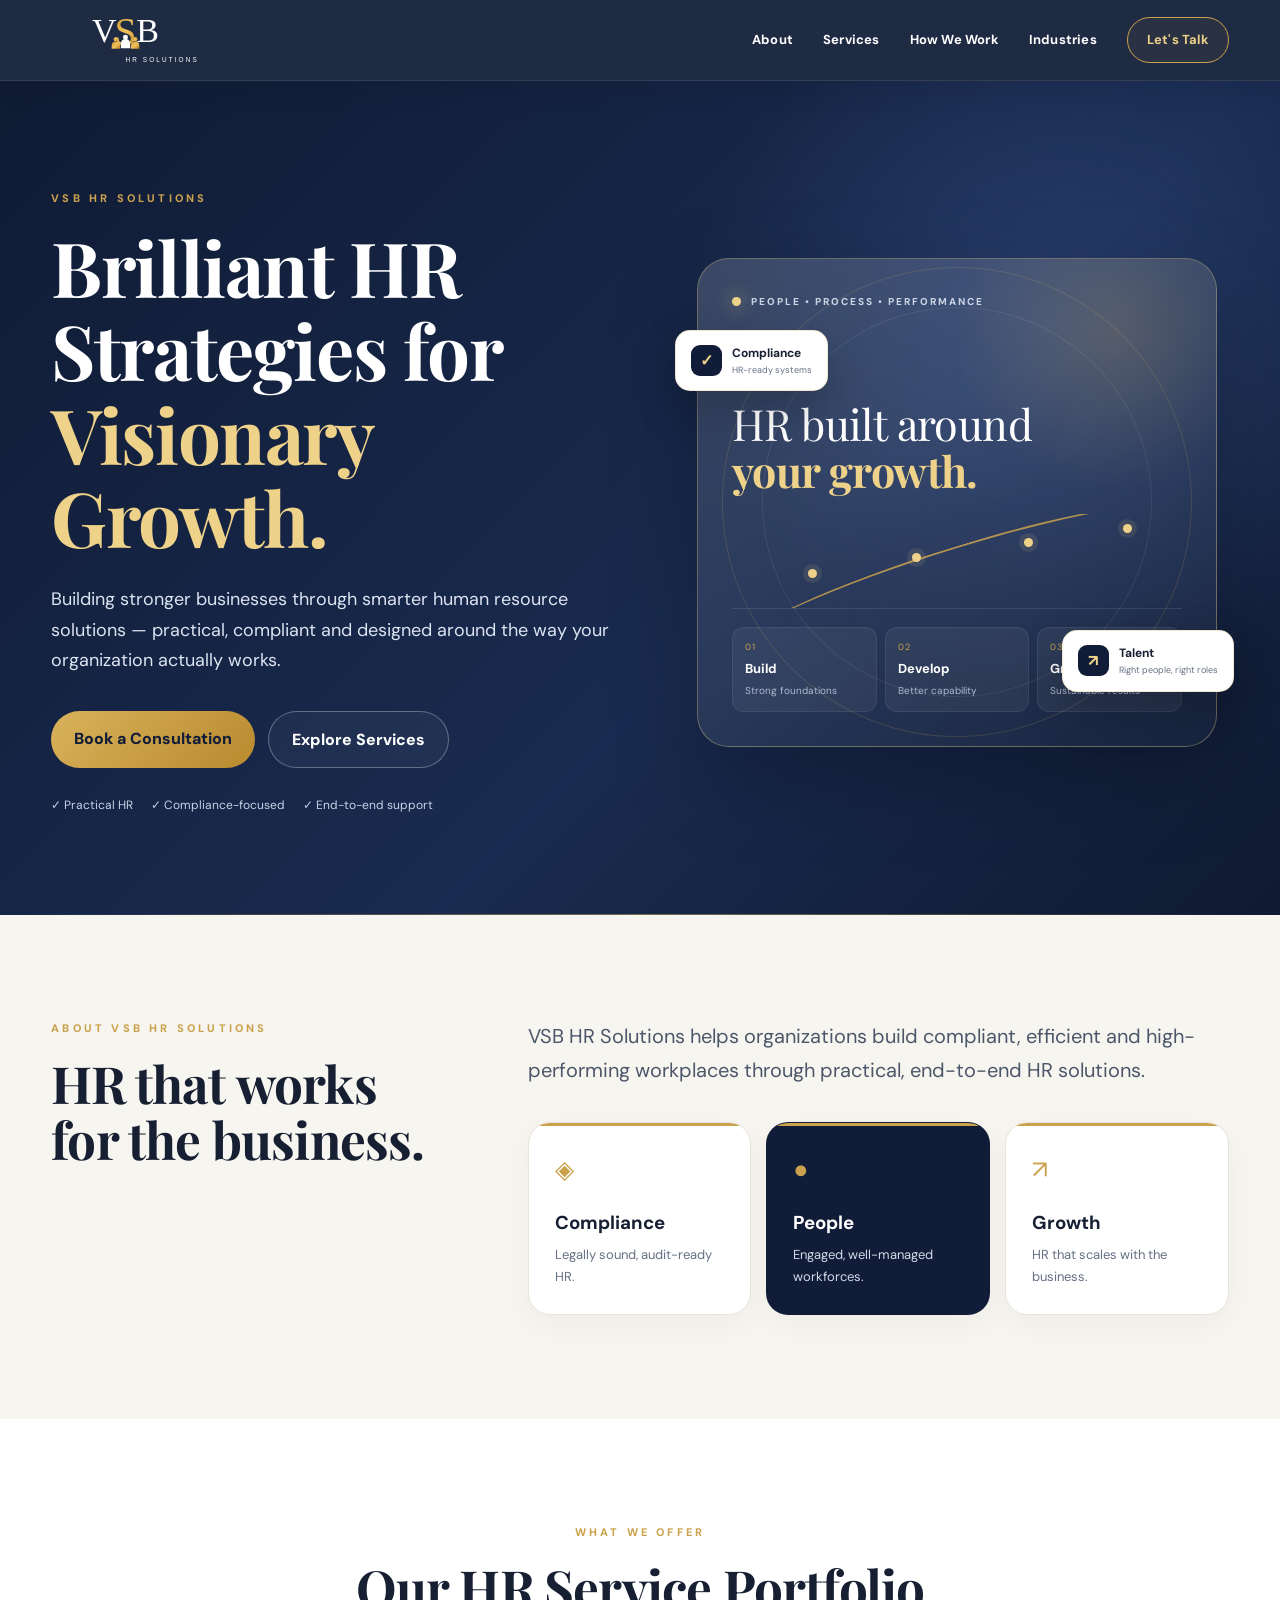
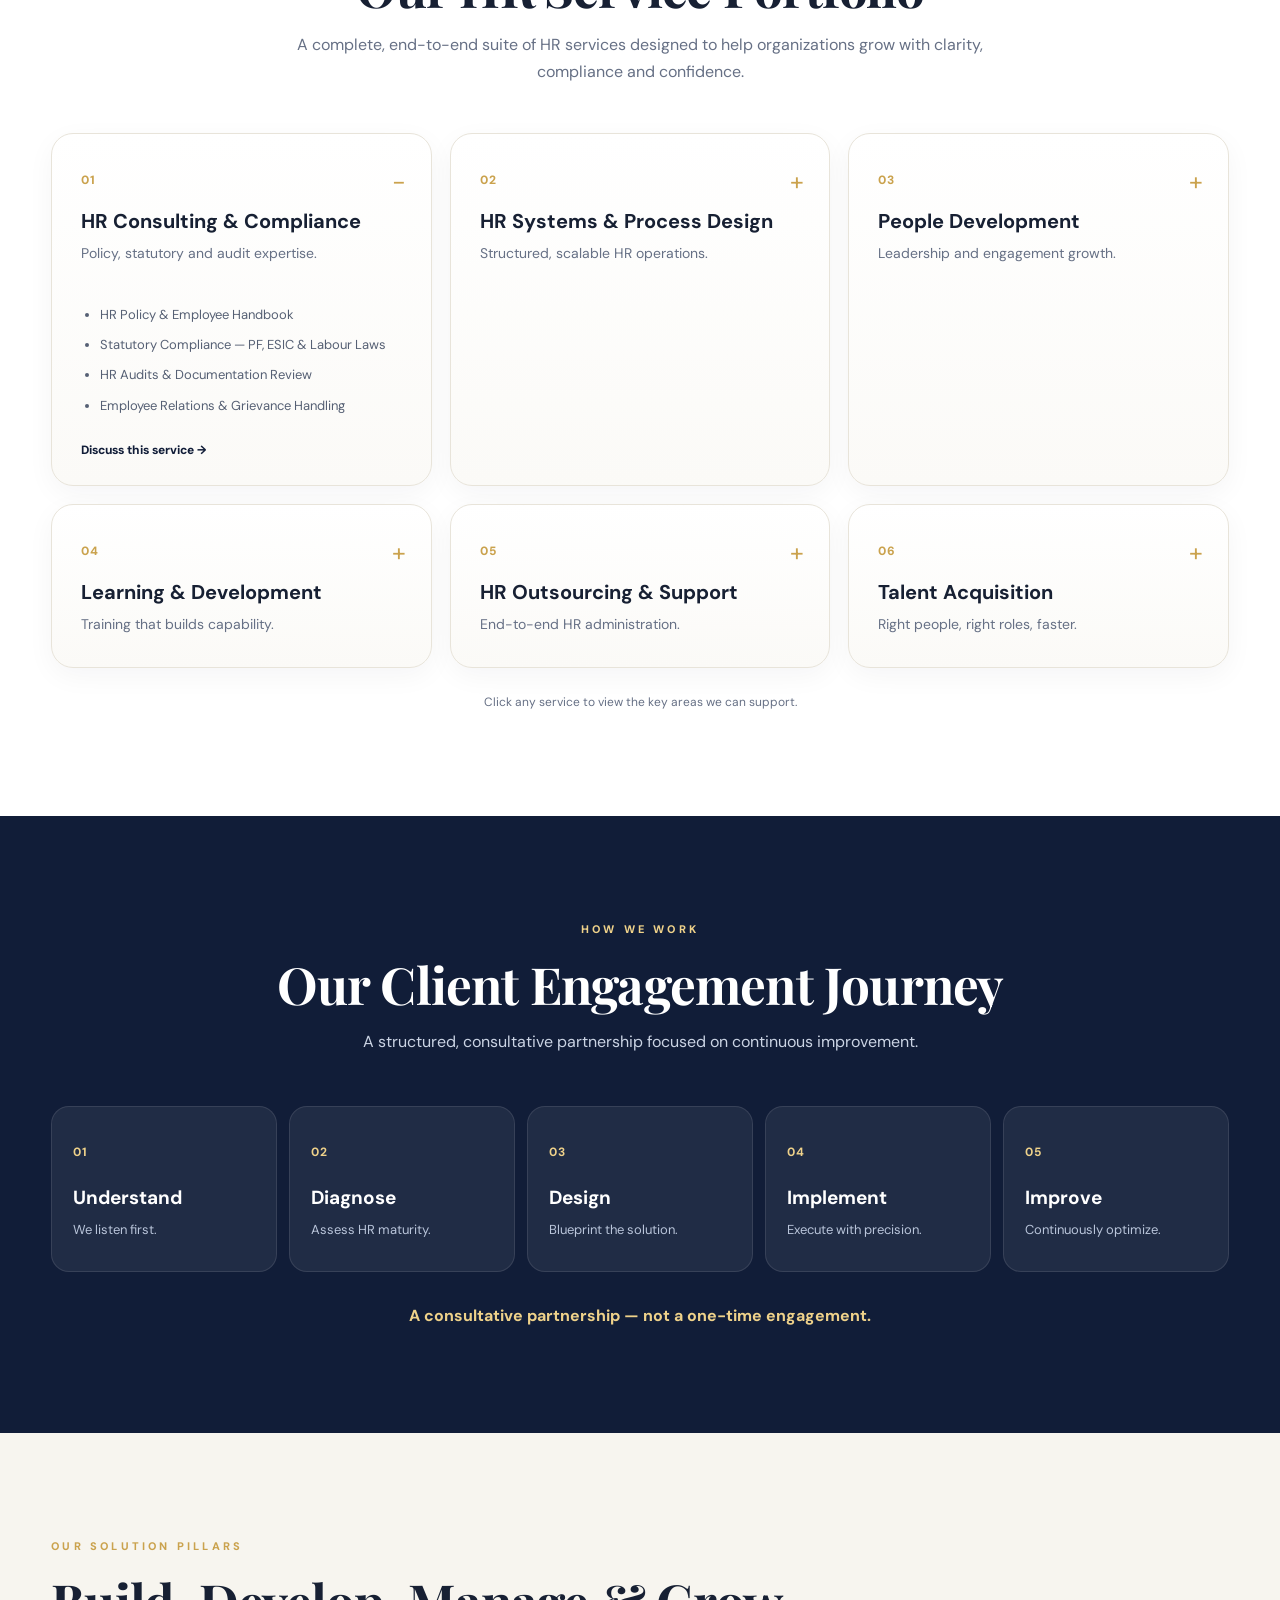
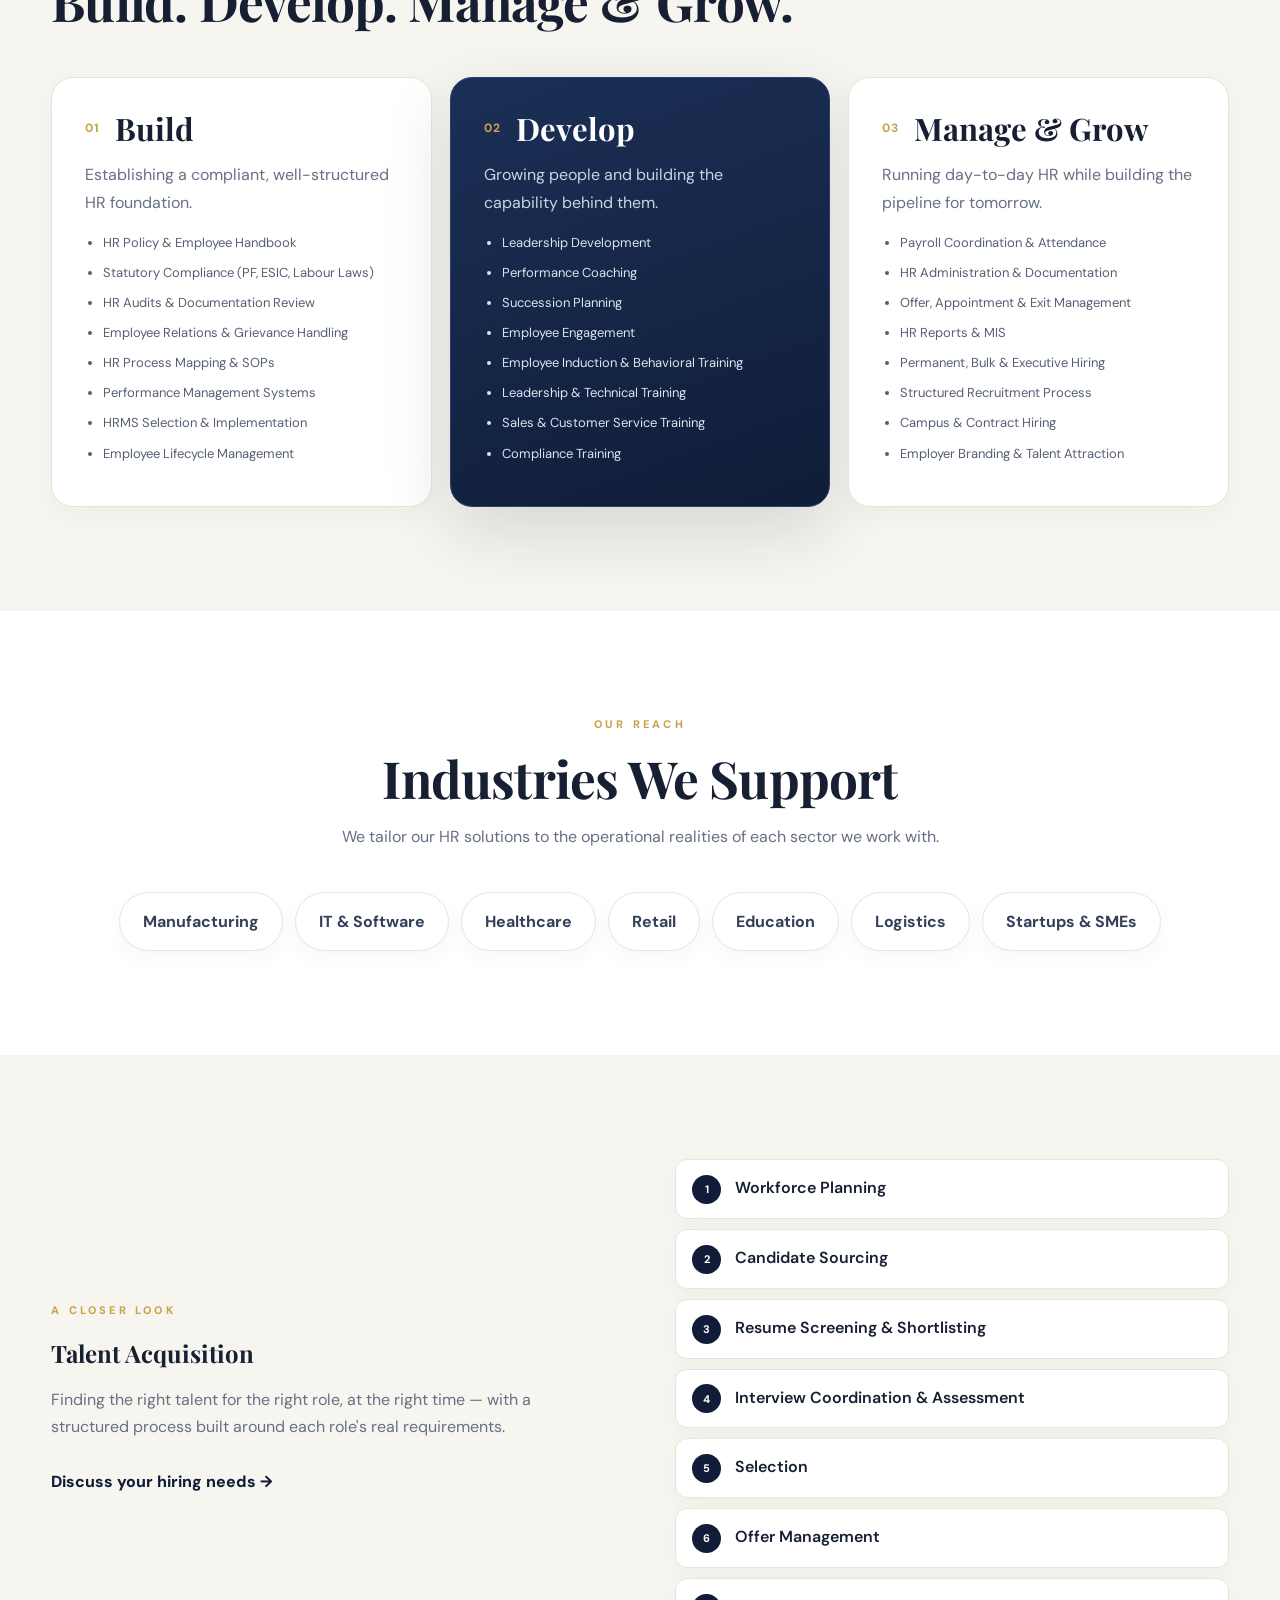
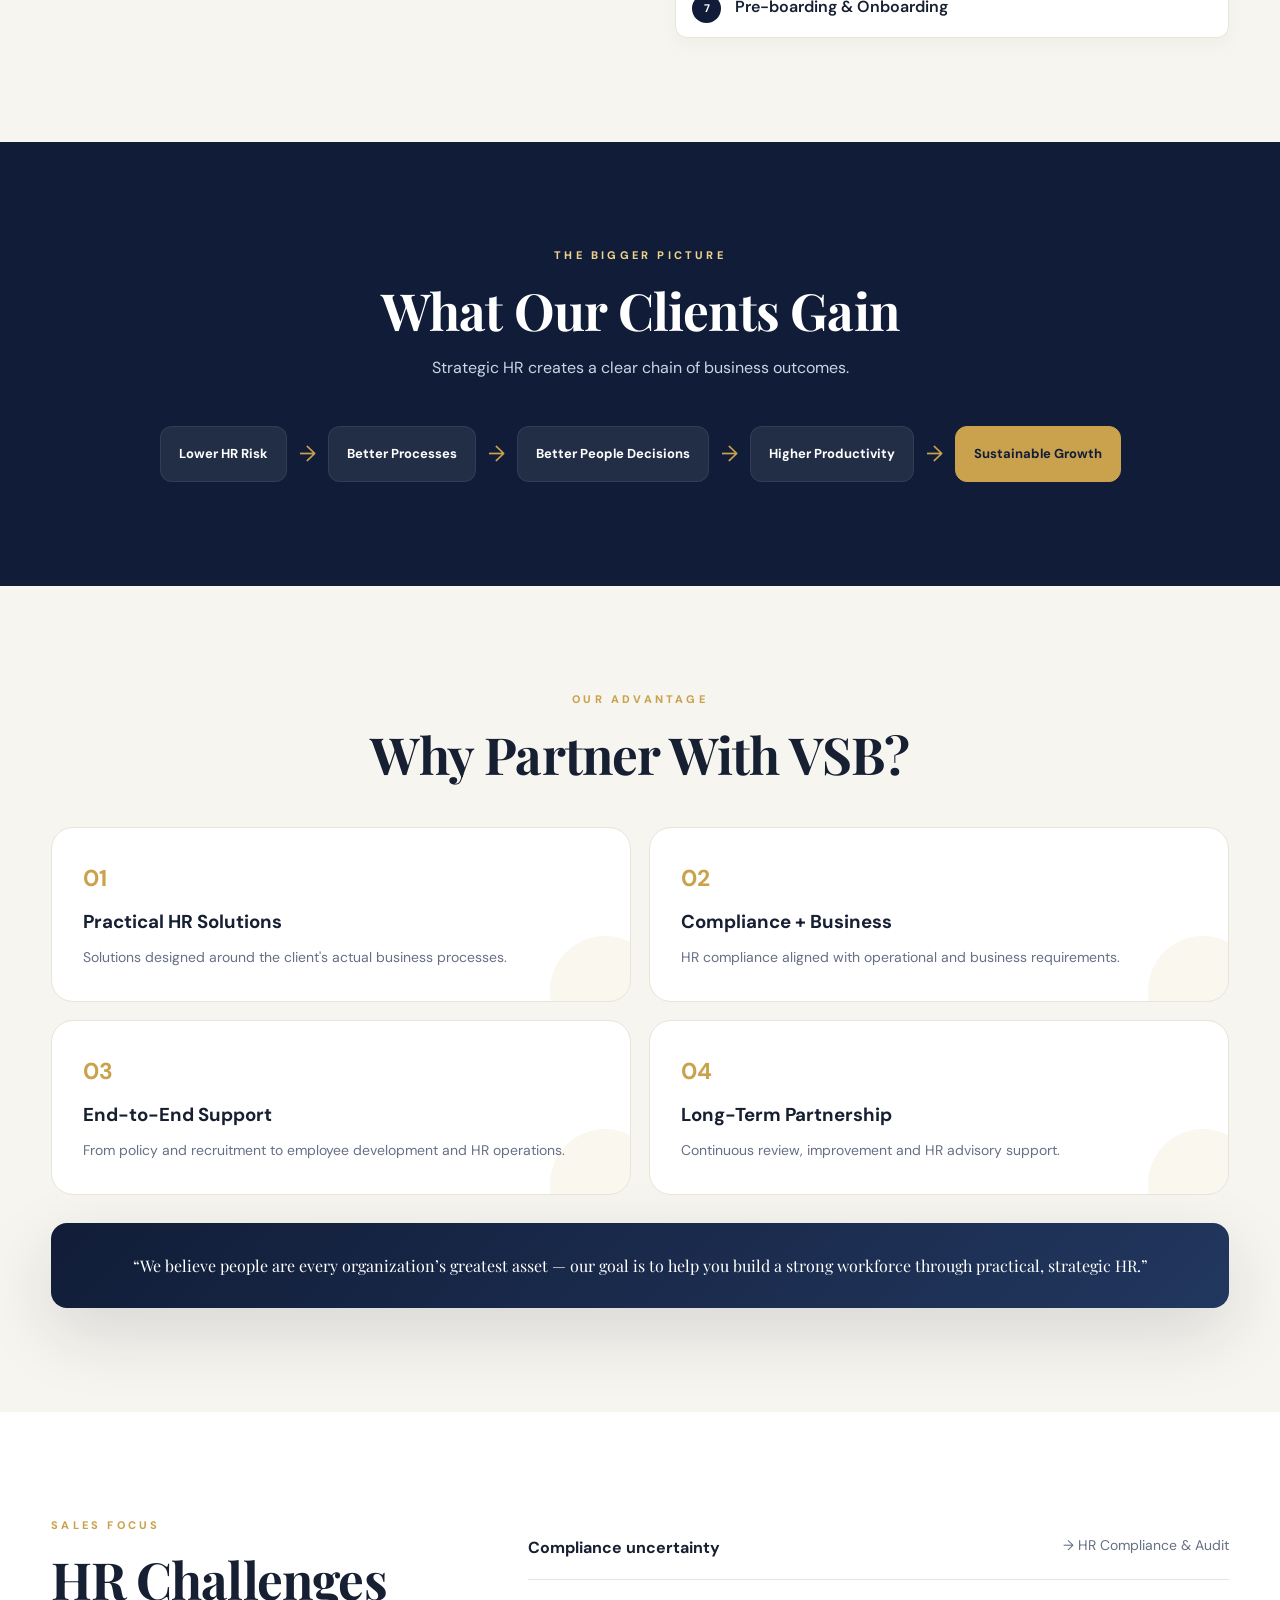
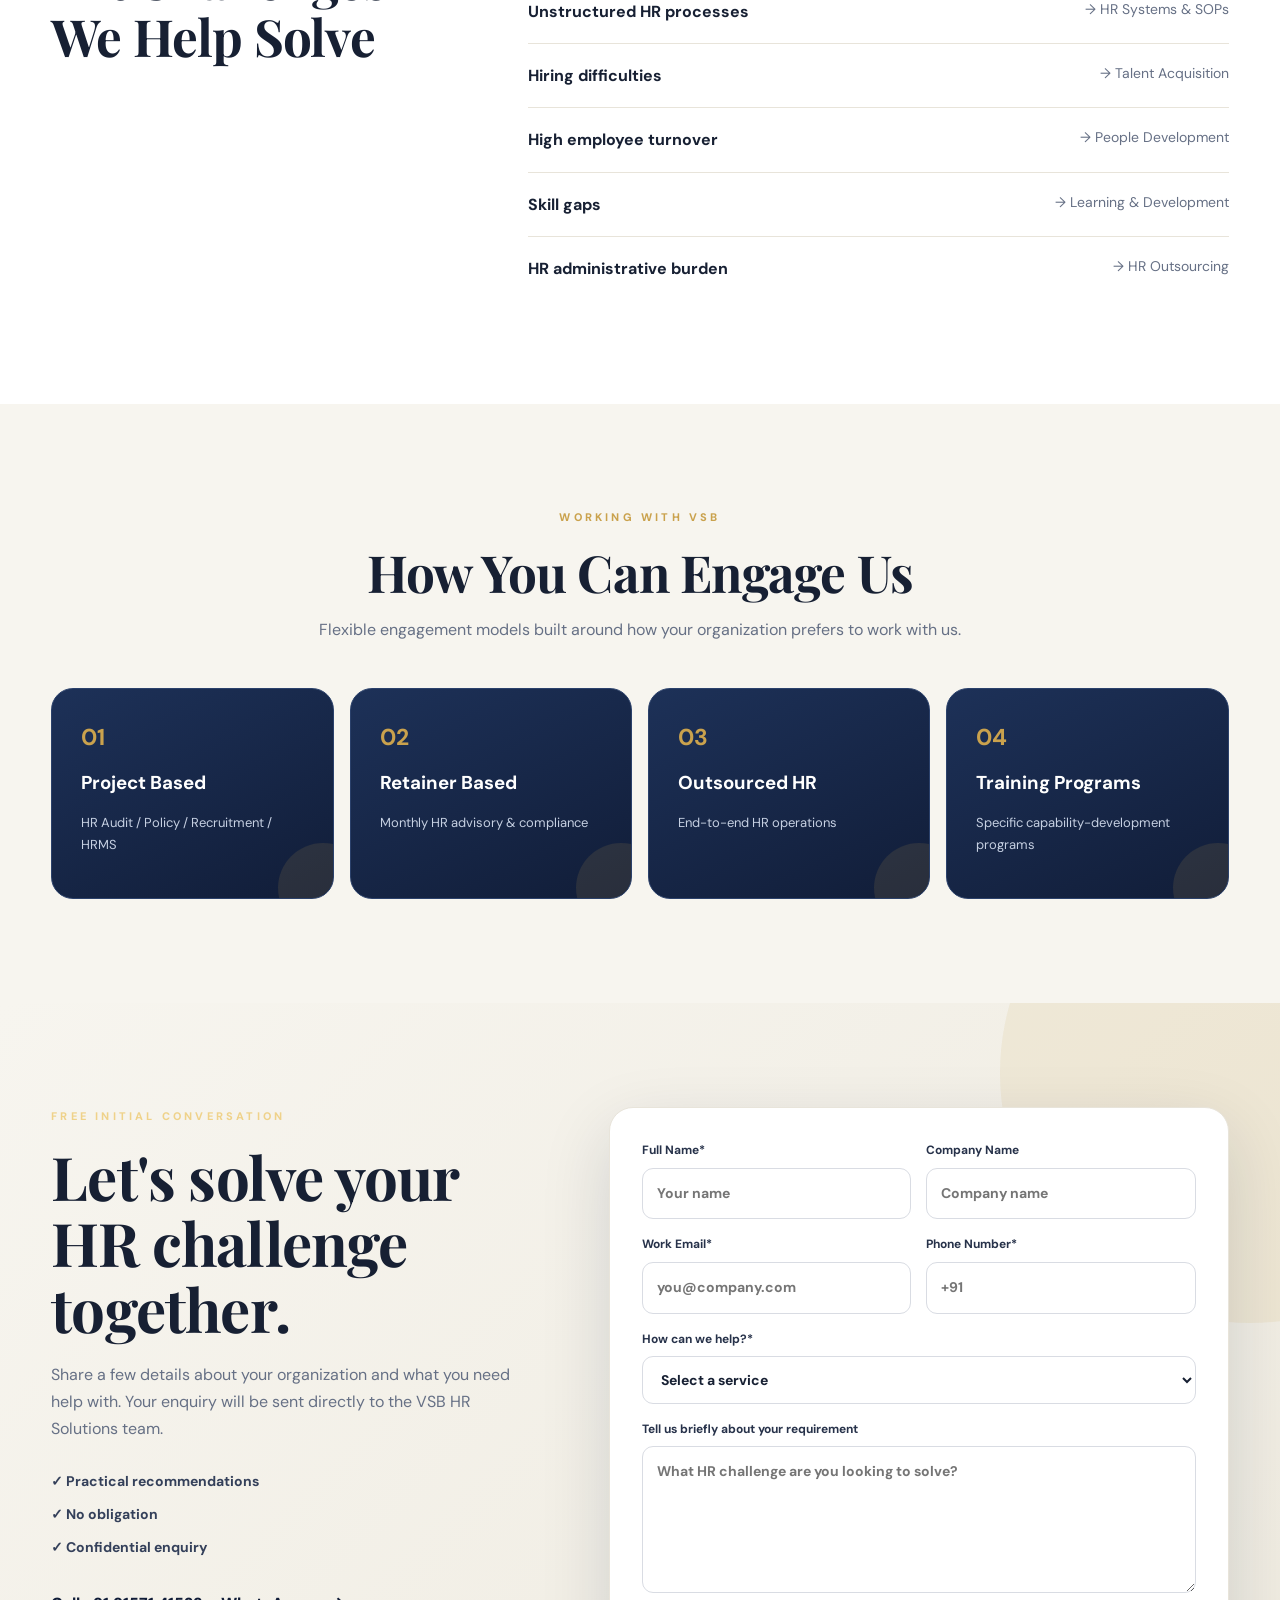
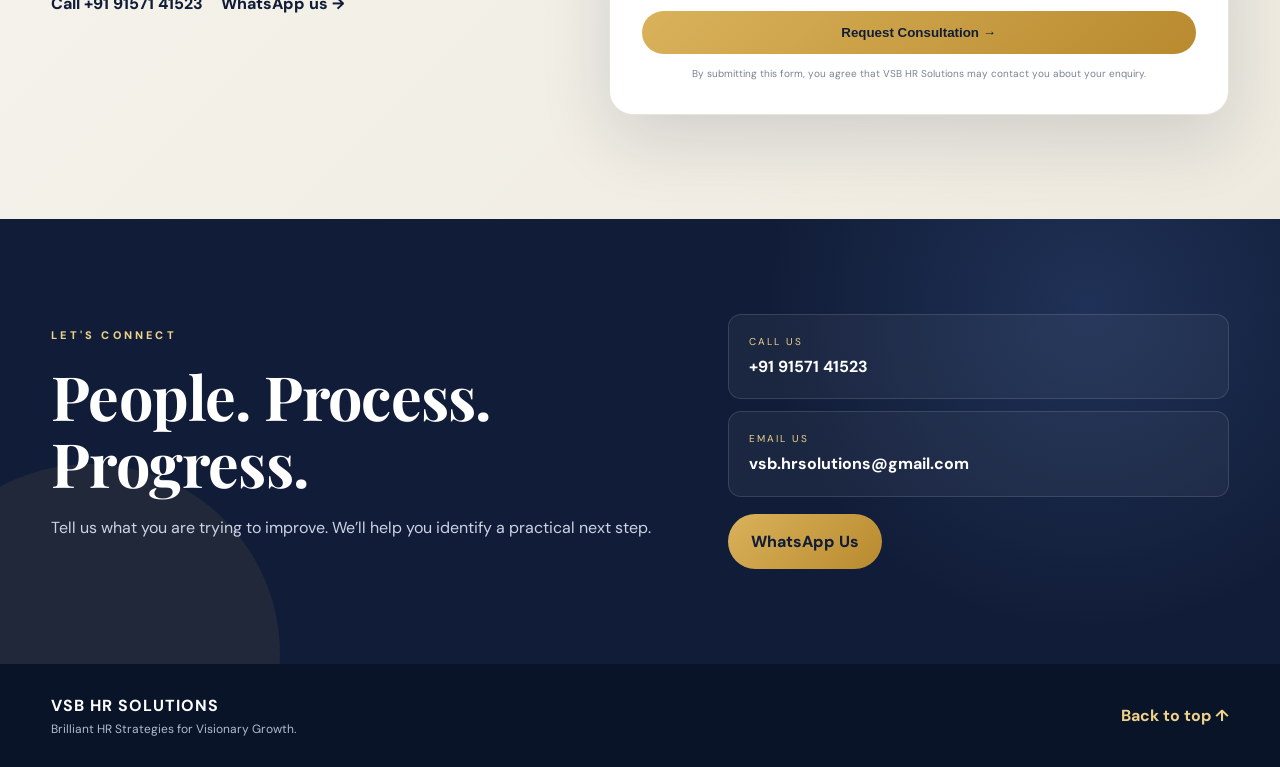
==== index.html @ 946b3071 "Update index.html" ====
<!doctype html><html lang="en"><head><meta charset="utf-8"><meta name="viewport" content="width=device-width,initial-scale=1"><meta name="description" content="VSB HR Solutions — practical, strategic and end-to-end HR solutions for growing organizations."><link rel="canonical" href="https://www.vsbhrsolutions.com/">
<meta property="og:url" content="https://www.vsbhrsolutions.com/"><meta property="og:type" content="website">
<meta property="og:image" content="https://www.vsbhrsolutions.com/assets/og-image.png">
<meta property="og:image:width" content="1200">
<meta property="og:image:height" content="630">

<meta name="twitter:card" content="summary_large_image">
<meta name="twitter:title" content="VSB HR Solutions | Brilliant HR Strategies for Visionary Growth">
<meta name="twitter:description" content="Practical HR consulting, compliance, talent acquisition, people development and HR outsourcing solutions.">
<meta name="twitter:image" content="https://www.vsbhrsolutions.com/assets/og-image.png"><meta name="theme-color" content="#111d38"><meta property="og:title" content="VSB HR Solutions | Brilliant HR Strategies for Visionary Growth"><meta property="og:description" content="Practical HR consulting, compliance, talent acquisition, people development and HR outsourcing solutions."><title>VSB HR Solutions | Brilliant HR Strategies for Visionary Growth</title><script type="application/ld+json">
{
  "@context": "https://schema.org",
  "@type": "Organization",
  "@id": "https://www.vsbhrsolutions.com/#organization",
  "name": "VSB HR Solutions",
  "url": "https://www.vsbhrsolutions.com/",
  "logo": "https://www.vsbhrsolutions.com/assets/vsb-logo.svg",
  "description": "VSB HR Solutions provides practical, strategic and end-to-end HR consulting, compliance, talent acquisition, people development, learning and development, and HR outsourcing solutions.",
  "telephone": "+91 91571 41523",
  "email": "vsb.hrsolutions@gmail.com",
  "contactPoint": {
    "@type": "ContactPoint",
    "contactType": "Customer Service",
    "telephone": "+91 91571 41523",
    "email": "vsb.hrsolutions@gmail.com"
  }
}
</script><link rel="icon" href="assets/vsb-logo.svg"><link rel="preconnect" href="https://fonts.googleapis.com"><link rel="preconnect" href="https://fonts.gstatic.com" crossorigin><link href="https://fonts.googleapis.com/css2?family=DM+Sans:wght@400;500;600;700&family=Playfair+Display:wght@600;700&display=swap" rel="stylesheet"><link rel="stylesheet" href="style.css"></head><body>
<header class="site-header"><nav class="nav container"><a class="brand" href="#top"><img src="assets/vsb-logo.svg" alt="VSB HR Solutions logo"></a><button class="menu-toggle" aria-label="Open menu" aria-expanded="false">☰</button><div class="nav-links"><a href="#about">About</a><a href="#services">Services</a><a href="#process">How We Work</a><a href="#industries">Industries</a><a href="#contact" class="nav-cta">Let's Talk</a></div></nav></header>
<main id="top">
<section class="hero"><div class="hero-glow hero-glow-one"></div><div class="hero-glow hero-glow-two"></div><div class="container hero-grid"><div class="hero-copy reveal"><p class="eyebrow">VSB HR SOLUTIONS</p><h1>Brilliant HR Strategies for <span>Visionary Growth.</span></h1><p class="hero-text">Building stronger businesses through smarter human resource solutions — practical, compliant and designed around the way your organization actually works.</p><div class="hero-actions"><a class="btn btn-gold" href="#consultation">Book a Consultation</a><a class="btn btn-outline" href="#services">Explore Services</a></div><div class="hero-trust"><span>✓ Practical HR</span><span>✓ Compliance-focused</span><span>✓ End-to-end support</span></div></div><div class="hero-visual reveal" aria-label="VSB HR solutions visual"><div class="visual-orbit orbit-one"></div><div class="visual-orbit orbit-two"></div><div class="visual-panel"><div class="visual-top"><span class="visual-dot"></span><span class="visual-label">PEOPLE • PROCESS • PERFORMANCE</span></div><div class="visual-heading">HR built around <strong>your growth.</strong></div><div class="visual-chart"><div class="chart-line"></div><span class="chart-point p1"></span><span class="chart-point p2"></span><span class="chart-point p3"></span><span class="chart-point p4"></span></div><div class="visual-metrics"><div><small>01</small><b>Build</b><span>Strong foundations</span></div><div><small>02</small><b>Develop</b><span>Better capability</span></div><div><small>03</small><b>Grow</b><span>Sustainable results</span></div></div></div><div class="float-card float-a"><span>✓</span><div><b>Compliance</b><small>HR-ready systems</small></div></div><div class="float-card float-b"><span>↗</span><div><b>Talent</b><small>Right people, right roles</small></div></div></div></div></section>
<section id="about" class="section light"><div class="container two-col"><div class="section-heading reveal"><p class="eyebrow">ABOUT VSB HR SOLUTIONS</p><h2>HR that works for the business.</h2></div><div class="reveal"><p class="lead">VSB HR Solutions helps organizations build compliant, efficient and high-performing workplaces through practical, end-to-end HR solutions.</p><div class="value-grid"><article><div class="icon">◈</div><h3>Compliance</h3><p>Legally sound, audit-ready HR.</p></article><article class="featured"><div class="icon">●</div><h3>People</h3><p>Engaged, well-managed workforces.</p></article><article><div class="icon">↗</div><h3>Growth</h3><p>HR that scales with the business.</p></article></div></div></div></section>
<section id="services" class="section"><div class="container"><div class="section-heading center reveal"><p class="eyebrow">WHAT WE OFFER</p><h2>Our HR Service Portfolio</h2><p>A complete, end-to-end suite of HR services designed to help organizations grow with clarity, compliance and confidence.</p></div><div class="service-grid"><details class="service-card reveal" open><summary><span>01</span><h3>HR Consulting & Compliance</h3><p>Policy, statutory and audit expertise.</p></summary><ul><li>HR Policy & Employee Handbook</li><li>Statutory Compliance — PF, ESIC & Labour Laws</li><li>HR Audits & Documentation Review</li><li>Employee Relations & Grievance Handling</li></ul><a href="#consultation" class="service-link">Discuss this service →</a></details><details class="service-card reveal"><summary><span>02</span><h3>HR Systems & Process Design</h3><p>Structured, scalable HR operations.</p></summary><ul><li>HR Process Mapping & SOPs</li><li>Performance Management Systems</li><li>HRMS Selection & Implementation</li><li>Employee Lifecycle Management</li></ul><a href="#consultation" class="service-link">Discuss this service →</a></details><details class="service-card reveal"><summary><span>03</span><h3>People Development</h3><p>Leadership and engagement growth.</p></summary><ul><li>Leadership Development</li><li>Performance Coaching</li><li>Succession Planning</li><li>Employee Engagement</li></ul><a href="#consultation" class="service-link">Discuss this service →</a></details><details class="service-card reveal"><summary><span>04</span><h3>Learning & Development</h3><p>Training that builds capability.</p></summary><ul><li>Employee Induction & Behavioral Training</li><li>Leadership & Technical Training</li><li>Sales & Customer Service Training</li><li>Compliance Training</li></ul><a href="#consultation" class="service-link">Discuss this service →</a></details><details class="service-card reveal"><summary><span>05</span><h3>HR Outsourcing & Support</h3><p>End-to-end HR administration.</p></summary><ul><li>Payroll Coordination & Attendance</li><li>HR Administration & Documentation</li><li>Offer, Appointment & Exit Management</li><li>HR Reports & MIS</li></ul><a href="#consultation" class="service-link">Discuss this service →</a></details><details class="service-card reveal"><summary><span>06</span><h3>Talent Acquisition</h3><p>Right people, right roles, faster.</p></summary><ul><li>Permanent, Bulk & Executive Hiring</li><li>Structured Recruitment Process</li><li>Campus & Contract Hiring</li><li>Employer Branding & Talent Attraction</li></ul><a href="#consultation" class="service-link">Discuss this service →</a></details></div><p class="service-note">Click any service to view the key areas we can support.</p></div></section>
<section id="process" class="section navy"><div class="container"><div class="section-heading center light-text reveal"><p class="eyebrow gold">HOW WE WORK</p><h2>Our Client Engagement Journey</h2><p>A structured, consultative partnership focused on continuous improvement.</p></div><div class="process-grid"><div class="process-step reveal"><b>01</b><h3>Understand</h3><p>We listen first.</p></div><div class="process-step reveal"><b>02</b><h3>Diagnose</h3><p>Assess HR maturity.</p></div><div class="process-step reveal"><b>03</b><h3>Design</h3><p>Blueprint the solution.</p></div><div class="process-step reveal"><b>04</b><h3>Implement</h3><p>Execute with precision.</p></div><div class="process-step reveal"><b>05</b><h3>Improve</h3><p>Continuously optimize.</p></div></div><p class="process-note">A consultative partnership — not a one-time engagement.</p></div></section>
<section class="section light"><div class="container"><div class="section-heading reveal"><p class="eyebrow">OUR SOLUTION PILLARS</p><h2>Build. Develop. Manage & Grow.</h2></div><div class="pillar-grid"><article class="pillar reveal"><div class="pillar-top"><span class="number">01</span><h3>Build</h3></div><p>Establishing a compliant, well-structured HR foundation.</p><ul><li>HR Policy & Employee Handbook</li><li>Statutory Compliance (PF, ESIC, Labour Laws)</li><li>HR Audits & Documentation Review</li><li>Employee Relations & Grievance Handling</li><li>HR Process Mapping & SOPs</li><li>Performance Management Systems</li><li>HRMS Selection & Implementation</li><li>Employee Lifecycle Management</li></ul></article><article class="pillar featured-pillar reveal"><div class="pillar-top"><span class="number">02</span><h3>Develop</h3></div><p>Growing people and building the capability behind them.</p><ul><li>Leadership Development</li><li>Performance Coaching</li><li>Succession Planning</li><li>Employee Engagement</li><li>Employee Induction & Behavioral Training</li><li>Leadership & Technical Training</li><li>Sales & Customer Service Training</li><li>Compliance Training</li></ul></article><article class="pillar reveal"><div class="pillar-top"><span class="number">03</span><h3>Manage & Grow</h3></div><p>Running day-to-day HR while building the pipeline for tomorrow.</p><ul><li>Payroll Coordination & Attendance</li><li>HR Administration & Documentation</li><li>Offer, Appointment & Exit Management</li><li>HR Reports & MIS</li><li>Permanent, Bulk & Executive Hiring</li><li>Structured Recruitment Process</li><li>Campus & Contract Hiring</li><li>Employer Branding & Talent Attraction</li></ul></article></div></div></section>
<section id="industries" class="section"><div class="container"><div class="section-heading center reveal"><p class="eyebrow">OUR REACH</p><h2>Industries We Support</h2><p>We tailor our HR solutions to the operational realities of each sector we work with.</p></div><div class="industry-grid"><span>Manufacturing</span><span>IT & Software</span><span>Healthcare</span><span>Retail</span><span>Education</span><span>Logistics</span><span>Startups & SMEs</span></div></div></section>
<section class="section light"><div class="container recruitment"><div class="recruit-copy reveal"><p class="eyebrow">A CLOSER LOOK</p><h2>Talent Acquisition</h2><p>Finding the right talent for the right role, at the right time — with a structured process built around each role's real requirements.</p><a class="text-link" href="#consultation">Discuss your hiring needs →</a></div><div class="recruit-steps reveal"><div><b>1</b> Workforce Planning</div><div><b>2</b> Candidate Sourcing</div><div><b>3</b> Resume Screening & Shortlisting</div><div><b>4</b> Interview Coordination & Assessment</div><div><b>5</b> Selection</div><div><b>6</b> Offer Management</div><div><b>7</b> Pre-boarding & Onboarding</div></div></div></section>
<section class="section navy"><div class="container"><div class="section-heading center light-text reveal"><p class="eyebrow gold">THE BIGGER PICTURE</p><h2>What Our Clients Gain</h2><p>Strategic HR creates a clear chain of business outcomes.</p></div><div class="outcomes reveal"><span>Lower HR Risk</span><i>→</i><span>Better Processes</span><i>→</i><span>Better People Decisions</span><i>→</i><span>Higher Productivity</span><i>→</i><strong>Sustainable Growth</strong></div></div></section>
<section class="section light"><div class="container"><div class="section-heading center reveal"><p class="eyebrow">OUR ADVANTAGE</p><h2>Why Partner With VSB?</h2></div><div class="advantage-grid"><article class="advantage reveal"><b>01</b><h3>Practical HR Solutions</h3><p>Solutions designed around the client's actual business processes.</p></article><article class="advantage reveal"><b>02</b><h3>Compliance + Business</h3><p>HR compliance aligned with operational and business requirements.</p></article><article class="advantage reveal"><b>03</b><h3>End-to-End Support</h3><p>From policy and recruitment to employee development and HR operations.</p></article><article class="advantage reveal"><b>04</b><h3>Long-Term Partnership</h3><p>Continuous review, improvement and HR advisory support.</p></article></div><blockquote class="quote reveal">“We believe people are every organization’s greatest asset — our goal is to help you build a strong workforce through practical, strategic HR.”</blockquote></div></section>
<section class="section"><div class="container two-col"><div class="section-heading reveal"><p class="eyebrow">SALES FOCUS</p><h2>HR Challenges We Help Solve</h2></div><div class="challenge-list reveal"><div><b>Compliance uncertainty</b><span>→ HR Compliance & Audit</span></div><div><b>Unstructured HR processes</b><span>→ HR Systems & SOPs</span></div><div><b>Hiring difficulties</b><span>→ Talent Acquisition</span></div><div><b>High employee turnover</b><span>→ People Development</span></div><div><b>Skill gaps</b><span>→ Learning & Development</span></div><div><b>HR administrative burden</b><span>→ HR Outsourcing</span></div></div></div></section>
<section class="section light"><div class="container"><div class="section-heading center reveal"><p class="eyebrow">WORKING WITH VSB</p><h2>How You Can Engage Us</h2><p>Flexible engagement models built around how your organization prefers to work with us.</p></div><div class="engagement-grid"><article class="engagement reveal"><b>01</b><h3>Project Based</h3><p>HR Audit / Policy / Recruitment / HRMS</p></article><article class="engagement reveal"><b>02</b><h3>Retainer Based</h3><p>Monthly HR advisory & compliance</p></article><article class="engagement reveal"><b>03</b><h3>Outsourced HR</h3><p>End-to-end HR operations</p></article><article class="engagement reveal"><b>04</b><h3>Training Programs</h3><p>Specific capability-development programs</p></article></div></div></section>
<section id="consultation" class="consultation"><div class="container consultation-grid"><div class="consultation-copy reveal"><p class="eyebrow gold">FREE INITIAL CONVERSATION</p><h2>Let's solve your HR challenge together.</h2><p>Share a few details about your organization and what you need help with. Your enquiry will be sent directly to the VSB HR Solutions team.</p><div class="consultation-points"><span>✓ Practical recommendations</span><span>✓ No obligation</span><span>✓ Confidential enquiry</span></div><div class="direct-contact"><a href="tel:+919157141523">Call +91 91571 41523</a><a href="https://wa.me/919157141523" target="_blank" rel="noopener">WhatsApp us →</a></div></div><form class="consultation-form reveal" action="https://formsubmit.co/vsb.hrsolutions@gmail.com" method="POST"><input type="hidden" name="_subject" value="New HR Consultation Request — VSB HR Solutions"><input type="hidden" name="_captcha" value="false"><input type="hidden" name="_template" value="table"><input type="hidden" name="_next" value="https://www.vsbhrsolutions.com/?consultation=success#consultation"><div class="form-row"><label>Full Name*<input type="text" name="name" required placeholder="Your name"></label><label>Company Name<input type="text" name="company" placeholder="Company name"></label></div><div class="form-row"><label>Work Email*<input type="email" name="email" required placeholder="you@company.com"></label><label>Phone Number*<input type="tel" name="phone" required placeholder="+91"></label></div><label>How can we help?*<select name="service" required><option value="" selected disabled>Select a service</option><option>HR Consulting & Compliance</option><option>HR Systems & Process Design</option><option>People Development</option><option>Learning & Development</option><option>HR Outsourcing & Support</option><option>Talent Acquisition</option><option>Not sure — I need an HR consultation</option></select></label><label>Tell us briefly about your requirement<textarea name="message" rows="5" placeholder="What HR challenge are you looking to solve?"></textarea></label><button class="btn btn-gold form-submit" type="submit">Request Consultation →</button><p class="form-note">By submitting this form, you agree that VSB HR Solutions may contact you about your enquiry.</p></form></div></section>
<section id="contact" class="contact"><div class="container contact-inner reveal"><div><p class="eyebrow gold">LET'S CONNECT</p><h2>People. Process. Progress.</h2><p>Tell us what you are trying to improve. We’ll help you identify a practical next step.</p></div><div class="contact-actions"><a class="contact-item" href="tel:+919157141523"><small>CALL US</small><strong>+91 91571 41523</strong></a><a class="contact-item" href="mailto:vsb.hrsolutions@gmail.com"><small>EMAIL US</small><strong>vsb.hrsolutions@gmail.com</strong></a><a class="btn btn-gold" href="https://wa.me/919157141523" target="_blank" rel="noopener">WhatsApp Us</a></div></div></section>
</main><footer><div class="container footer-inner"><div><strong>VSB HR SOLUTIONS</strong><span>Brilliant HR Strategies for Visionary Growth.</span></div><a href="#top">Back to top ↑</a></div></footer><script src="script.js"></script></body></html>
---- style.css ----
:root{--navy:#111d38;--navy-2:#1d315b;--gold:#caa24d;--gold-light:#efd28a;--cream:#f7f5ef;--white:#fff;--ink:#172033;--muted:#667085;--line:#e8e4da;--shadow:0 24px 70px rgba(17,29,56,.14);--radius:22px}*{box-sizing:border-box}html{scroll-behavior:smooth;scroll-padding-top:82px}body{margin:0;color:var(--ink);font-family:"DM Sans",sans-serif;line-height:1.7;background:#fff;-webkit-font-smoothing:antialiased}.container{width:min(1180px,92%);margin:auto}.site-header{position:sticky;top:0;z-index:100;background:rgba(17,29,56,.94);backdrop-filter:blur(18px);border-bottom:1px solid rgba(255,255,255,.09);box-shadow:0 8px 30px rgba(0,0,0,.08)}.nav{height:80px;display:flex;align-items:center;justify-content:space-between}.brand{display:flex;align-items:center}.brand img{height:64px;width:auto;object-fit:contain;transition:.25s}.brand:hover img{transform:scale(1.02)}.nav-links{display:flex;align-items:center;gap:30px}.nav-links a{position:relative;color:#fff;text-decoration:none;font-size:13px;font-weight:700;letter-spacing:.2px}.nav-links a:not(.nav-cta)::after{content:"";position:absolute;left:0;bottom:-8px;width:0;height:2px;background:var(--gold);transition:.25s}.nav-links a:not(.nav-cta):hover::after{width:100%}.nav-cta{padding:11px 19px;border:1px solid var(--gold);border-radius:999px;color:var(--gold-light)!important;background:rgba(202,162,77,.06)}.nav-cta:hover{background:var(--gold);color:var(--navy)!important}.menu-toggle{display:none;border:0;background:none;color:#fff;font-size:28px;cursor:pointer}.hero{position:relative;overflow:hidden;background:radial-gradient(circle at 82% 30%,rgba(56,83,139,.48),transparent 30%),linear-gradient(135deg,#101b34,#192b50 60%,#101a31);color:#fff;padding:108px 0 100px}.hero::after{content:"";position:absolute;inset:auto 0 0;height:1px;background:linear-gradient(90deg,transparent,var(--gold),transparent);opacity:.55}.hero-grid{display:grid;grid-template-columns:1.02fr .98fr;gap:68px;align-items:center;position:relative;z-index:1}.eyebrow{font-size:11px;letter-spacing:3.2px;font-weight:800;color:var(--gold);margin:0 0 17px}.hero h1,.section h2,.contact h2,.hero-card h2,.pillar h3,.visual-heading{font-family:"Playfair Display",serif;line-height:1.1}.hero h1{font-size:clamp(46px,6vw,76px);margin:0 0 25px;max-width:790px;letter-spacing:-1.4px}.hero h1 span{color:var(--gold-light)}.hero-text{font-size:18px;color:#dce3f1;max-width:650px}.hero-actions{display:flex;gap:13px;flex-wrap:wrap;margin:35px 0 27px}.btn{display:inline-block;text-decoration:none;font-weight:800;padding:14px 23px;border-radius:999px;transition:.25s ease;box-shadow:none;border:0;cursor:pointer}.btn:hover{transform:translateY(-3px);box-shadow:0 12px 28px rgba(0,0,0,.15)}.btn-gold{background:linear-gradient(135deg,#d9b25b,#b98a2e);color:#111d38}.btn-outline{border:1px solid rgba(255,255,255,.3);color:#fff;background:rgba(255,255,255,.04)}.btn-outline:hover{background:rgba(255,255,255,.1)}.hero-trust{display:flex;gap:18px;flex-wrap:wrap;color:#c8d2e6;font-size:12px}.hero-visual{position:relative;min-height:470px;display:grid;place-items:center}.visual-panel{position:relative;width:min(520px,100%);min-height:420px;border:1px solid rgba(239,210,138,.34);border-radius:32px;background:linear-gradient(145deg,rgba(255,255,255,.12),rgba(255,255,255,.025));box-shadow:0 30px 90px rgba(0,0,0,.24);padding:34px;overflow:hidden;z-index:2}.visual-panel::before{content:"";position:absolute;inset:0;background:radial-gradient(circle at 80% 15%,rgba(202,162,77,.2),transparent 27%),linear-gradient(160deg,rgba(255,255,255,.045),transparent 55%);pointer-events:none}.visual-top{display:flex;align-items:center;gap:10px;position:relative}.visual-dot{width:9px;height:9px;border-radius:50%;background:var(--gold-light);box-shadow:0 0 18px rgba(239,210,138,.7)}.visual-label{font-size:10px;letter-spacing:2px;color:#cbd4e4;font-weight:800}.visual-heading{position:relative;font-size:43px;max-width:380px;margin-top:90px;letter-spacing:-.6px}.visual-heading strong{color:var(--gold-light)}.visual-chart{position:relative;height:95px;margin:20px 0 18px;border-bottom:1px solid rgba(255,255,255,.1);overflow:hidden}.chart-line{position:absolute;left:0;right:0;bottom:15px;height:70px;border-top:2px solid var(--gold);transform:skewY(-17deg) translateY(23px);border-radius:50%;opacity:.85}.chart-point{position:absolute;width:9px;height:9px;border-radius:50%;background:var(--gold-light);box-shadow:0 0 0 5px rgba(239,210,138,.1)}.p1{left:17%;bottom:30px}.p2{left:40%;bottom:46px}.p3{left:65%;bottom:61px}.p4{left:87%;bottom:75px}.visual-metrics{position:relative;display:grid;grid-template-columns:repeat(3,1fr);gap:8px}.visual-metrics div{padding:12px;background:rgba(255,255,255,.055);border:1px solid rgba(255,255,255,.07);border-radius:12px}.visual-metrics small{display:block;color:var(--gold);font-size:9px;letter-spacing:1px}.visual-metrics b{display:block;font-size:13px;margin:2px 0}.visual-metrics span{display:block;color:#aebbd0;font-size:10px}.visual-orbit{position:absolute;border:1px solid rgba(202,162,77,.18);border-radius:50%;z-index:1}.orbit-one{width:470px;height:470px;transform:rotate(-24deg)}.orbit-two{width:390px;height:390px;border-color:rgba(255,255,255,.08);transform:rotate(26deg)}.float-card{position:absolute;z-index:3;display:flex;align-items:center;gap:10px;padding:12px 15px;background:#fff;color:var(--ink);border-radius:15px;box-shadow:0 18px 45px rgba(0,0,0,.22);border:1px solid rgba(202,162,77,.25)}.float-card>span{display:grid;place-items:center;width:31px;height:31px;border-radius:9px;background:var(--navy);color:var(--gold-light);font-weight:800}.float-card b{display:block;font-size:12px}.float-card small{display:block;color:var(--muted);font-size:9px}.float-a{left:-10px;top:72px}.float-b{right:-5px;bottom:55px}.section{padding:104px 0}.light{background:var(--cream)}.two-col{display:grid;grid-template-columns:.72fr 1.28fr;gap:82px;align-items:start}.section-heading h2{font-size:clamp(36px,4vw,54px);margin:0 0 16px;letter-spacing:-.8px}.section-heading>p:last-child{color:var(--muted);max-width:710px}.center{text-align:center}.center>p:last-child{margin:0 auto}.lead{font-size:20px;color:#4d576a;margin-top:0}.value-grid{display:grid;grid-template-columns:repeat(3,1fr);gap:15px;margin-top:35px}.value-grid article{position:relative;padding:26px;background:#fff;border:1px solid var(--line);border-radius:var(--radius);box-shadow:0 10px 30px rgba(17,29,56,.04);overflow:hidden}.value-grid article::before{content:"";position:absolute;top:0;left:0;width:100%;height:3px;background:var(--gold)}.value-grid .featured{background:var(--navy);color:#fff;border-color:transparent}.icon{font-size:25px;color:var(--gold);margin-bottom:15px}.value-grid h3{margin:0 0 5px}.value-grid p{margin:0;font-size:13px;color:var(--muted)}.featured p{color:#d2daea}.service-grid{display:grid;grid-template-columns:repeat(3,1fr);gap:18px;margin-top:48px}.service-card{position:relative;padding:0;background:linear-gradient(180deg,#fff,#fbfaf7);border:1px solid var(--line);border-radius:var(--radius);box-shadow:0 8px 28px rgba(17,29,56,.045);transition:.3s;overflow:hidden}.service-card:hover{transform:translateY(-7px);box-shadow:var(--shadow);border-color:#d6c18c}.service-card summary{list-style:none;padding:31px 29px 30px;cursor:pointer;position:relative}.service-card summary::-webkit-details-marker{display:none}.service-card summary::after{content:"+";position:absolute;right:25px;top:27px;color:var(--gold);font-size:25px;font-weight:400;transition:.2s}.service-card[open] summary::after{content:"−"}.service-card summary span{color:var(--gold);font-weight:800;font-size:12px;letter-spacing:1px}.service-card h3{font-size:20px;line-height:1.3;margin:16px 0 8px}.service-card summary p{margin:0;color:var(--muted);font-size:14px}.service-card ul{margin:0;padding:0 30px 10px 48px}.service-card li{margin:8px 0;color:#566074;font-size:13px}.service-link{display:inline-block;margin:4px 29px 25px;color:var(--navy);font-size:12px;font-weight:800;text-decoration:none}.service-note{text-align:center;color:var(--muted);font-size:12px;margin:24px 0 0}.navy{background:var(--navy);color:#fff}.light-text h2{color:#fff}.light-text>p:last-child{color:#cbd4e4}.gold{color:var(--gold-light)}.process-grid{display:grid;grid-template-columns:repeat(5,1fr);gap:12px;margin-top:50px}.process-step{position:relative;padding:30px 21px;background:rgba(255,255,255,.065);border:1px solid rgba(255,255,255,.1);border-radius:18px;transition:.25s}.process-step:hover{background:rgba(255,255,255,.1);transform:translateY(-4px)}.process-step b{color:var(--gold-light);font-size:12px;letter-spacing:1px}.process-step h3{margin:18px 0 5px;font-size:19px}.process-step p{color:#b9c5da;margin:0;font-size:13px}.process-note{text-align:center;color:var(--gold-light);font-weight:700;margin:30px 0 0}.pillar-grid{display:grid;grid-template-columns:repeat(3,1fr);gap:18px;margin-top:48px}.pillar{padding:33px;background:#fff;border:1px solid var(--line);border-radius:var(--radius);box-shadow:0 8px 28px rgba(17,29,56,.04)}.featured-pillar{background:linear-gradient(160deg,#1b2f56,#101d38);color:#fff;border-color:#29406e;box-shadow:var(--shadow)}.pillar-top{display:flex;gap:15px;align-items:center}.number{color:var(--gold);font-size:12px;font-weight:800;letter-spacing:1px}.pillar h3{margin:0;font-size:31px}.pillar>p{color:var(--muted);min-height:50px}.featured-pillar>p{color:#cbd4e4}.pillar ul{padding-left:18px;margin-bottom:0}.pillar li{margin:8px 0;color:#566074;font-size:13px}.featured-pillar li{color:#dce3ef}.industry-grid{display:flex;flex-wrap:wrap;justify-content:center;gap:12px;margin-top:42px}.industry-grid span{padding:15px 23px;border:1px solid var(--line);border-radius:999px;background:#fff;font-weight:700;color:#34405a;box-shadow:0 7px 20px rgba(17,29,56,.035);transition:.25s}.industry-grid span:hover{border-color:#d1b66f;transform:translateY(-3px)}.recruitment{display:grid;grid-template-columns:1fr 1fr;gap:70px;align-items:center}.recruit-copy p:not(.eyebrow){color:var(--muted);max-width:580px}.text-link{display:inline-block;color:var(--navy);font-weight:800;text-decoration:none;margin-top:12px}.text-link:hover{color:#9b7426}.recruit-steps{display:grid;gap:10px}.recruit-steps div{background:#fff;border:1px solid var(--line);padding:14px 16px;border-radius:12px;font-weight:600;box-shadow:0 6px 20px rgba(17,29,56,.035);transition:.25s}.recruit-steps div:hover{transform:translateX(4px);border-color:#d7c18b}.recruit-steps b{display:inline-grid;place-items:center;width:29px;height:29px;margin-right:10px;background:var(--navy);color:#fff;border-radius:50%;font-size:11px}.outcomes{display:flex;align-items:center;justify-content:center;gap:12px;flex-wrap:wrap;margin-top:45px}.outcomes span,.outcomes strong{padding:16px 18px;border-radius:12px;background:rgba(255,255,255,.075);border:1px solid rgba(255,255,255,.07);font-weight:700;font-size:13px}.outcomes strong{background:var(--gold);border-color:var(--gold);color:var(--navy)}.outcomes i{color:var(--gold);font-style:normal;font-size:22px}.advantage-grid{display:grid;grid-template-columns:repeat(2,1fr);gap:18px;margin-top:45px}.advantage{position:relative;padding:31px;background:#fff;border:1px solid var(--line);border-radius:var(--radius);overflow:hidden}.advantage::after{content:"";position:absolute;right:-30px;bottom:-45px;width:110px;height:110px;border-radius:50%;background:rgba(202,162,77,.09)}.advantage b{color:var(--gold);font-size:23px}.advantage h3{margin:8px 0}.advantage p{margin:0;color:var(--muted);font-size:14px}.quote{margin:28px 0 0;background:linear-gradient(135deg,var(--navy),#22375f);color:#fff;padding:29px 34px;border-radius:16px;font-family:"Playfair Display",serif;text-align:center;box-shadow:var(--shadow)}.challenge-list{display:grid;gap:0}.challenge-list div{padding:18px 0;border-bottom:1px solid var(--line);display:flex;justify-content:space-between;gap:20px}.challenge-list div:last-child{border-bottom:0}.challenge-list span{color:var(--muted);text-align:right;font-size:14px}.engagement-grid{display:grid;grid-template-columns:repeat(4,1fr);gap:16px;margin-top:45px}.engagement{position:relative;padding:29px;background:linear-gradient(155deg,#1d3158,#111d38);color:#fff;border-radius:var(--radius);border:1px solid #2b416b;overflow:hidden}.engagement::after{content:"";position:absolute;width:90px;height:90px;border-radius:50%;right:-35px;bottom:-35px;background:rgba(202,162,77,.13)}.engagement>b{color:var(--gold);font-size:23px}.engagement h3{margin:10px 0}.engagement p{color:#c6d0e2;font-size:13px}.consultation{position:relative;overflow:hidden;background:linear-gradient(135deg,#f7f5ef,#eeeadf);padding:104px 0}.consultation::before{content:"";position:absolute;width:500px;height:500px;border-radius:50%;right:-220px;top:-180px;background:rgba(202,162,77,.11)}.consultation-grid{position:relative;display:grid;grid-template-columns:.88fr 1.12fr;gap:70px;align-items:start}.consultation-copy h2{font-family:"Playfair Display",serif;font-size:clamp(40px,5vw,60px);line-height:1.1;margin:0 0 20px;letter-spacing:-.8px}.consultation-copy>p:not(.eyebrow){color:var(--muted);max-width:540px}.consultation-points{display:grid;gap:9px;margin:28px 0}.consultation-points span{font-weight:700;color:#34405a;font-size:14px}.direct-contact{display:flex;gap:18px;flex-wrap:wrap;margin-top:30px}.direct-contact a{color:var(--navy);font-weight:800;text-decoration:none}.consultation-form{background:#fff;padding:32px;border-radius:24px;border:1px solid var(--line);box-shadow:var(--shadow)}.form-row{display:grid;grid-template-columns:1fr 1fr;gap:15px}.consultation-form label{display:block;color:#27324a;font-weight:700;font-size:12px;margin-bottom:15px}.consultation-form input,.consultation-form select,.consultation-form textarea{display:block;width:100%;margin-top:7px;padding:13px 14px;border:1px solid #d9dce3;border-radius:11px;background:#fff;color:var(--ink);font:inherit;font-size:14px;outline:none;transition:.2s}.consultation-form input:focus,.consultation-form select:focus,.consultation-form textarea:focus{border-color:var(--gold);box-shadow:0 0 0 3px rgba(202,162,77,.12)}.consultation-form textarea{resize:vertical}.form-submit{width:100%;margin-top:3px}.form-note{font-size:10px!important;color:#7a8292!important;margin:11px 0 0;text-align:center;font-weight:400!important}.contact{position:relative;overflow:hidden;background:radial-gradient(circle at 85% 20%,rgba(53,79,132,.4),transparent 28%),var(--navy);color:#fff;padding:95px 0}.contact::before{content:"";position:absolute;left:-100px;bottom:-180px;width:380px;height:380px;border-radius:50%;background:rgba(202,162,77,.08)}.contact-inner{position:relative;z-index:1;display:grid;grid-template-columns:1.1fr .9fr;gap:65px;align-items:center}.contact h2{font-size:clamp(40px,5vw,61px);margin:0 0 18px;letter-spacing:-.8px}.contact-inner>div>p:not(.eyebrow){color:#cbd4e4}.contact-actions{display:grid;gap:12px}.contact-item{padding:18px 20px;border:1px solid rgba(255,255,255,.12);border-radius:13px;color:#fff;text-decoration:none;background:rgba(255,255,255,.045);transition:.25s}.contact-item:hover{background:rgba(255,255,255,.08);border-color:rgba(239,210,138,.4);transform:translateX(3px)}.contact-item small{display:block;color:var(--gold-light);letter-spacing:2px;font-size:10px}.contact-item strong{display:block;margin-top:3px}.contact-actions .btn{justify-self:start;margin-top:5px}footer{background:#0a1428;color:#aebbd0;padding:28px 0}.footer-inner{display:flex;justify-content:space-between;align-items:center;gap:20px}.footer-inner strong,.footer-inner span{display:block}.footer-inner strong{color:#fff;letter-spacing:1px}.footer-inner span{font-size:12px}.footer-inner a{color:var(--gold-light);text-decoration:none;font-weight:700}.reveal{opacity:0;transform:translateY(18px);transition:opacity .7s ease,transform .7s ease}.reveal.visible{opacity:1;transform:none}@media(max-width:900px){.nav-links{gap:16px}.hero-grid,.two-col,.recruitment,.contact-inner,.consultation-grid{grid-template-columns:1fr}.hero-visual{min-height:430px}.service-grid,.pillar-grid{grid-template-columns:repeat(2,1fr)}.process-grid{grid-template-columns:repeat(2,1fr)}.engagement-grid{grid-template-columns:repeat(2,1fr)}}@media(max-width:680px){.nav{height:68px}.brand img{height:55px}.menu-toggle{display:block}.nav-links{display:none;position:absolute;top:68px;left:0;right:0;background:var(--navy);padding:18px 4%;flex-direction:column;align-items:stretch;border-top:1px solid rgba(255,255,255,.08)}.nav-links.open{display:flex}.nav-links a{padding:8px}.hero{padding:75px 0 72px}.hero h1{font-size:44px}.hero-visual{min-height:380px}.visual-panel{min-height:360px;padding:26px}.visual-heading{font-size:34px;margin-top:62px}.visual-metrics{grid-template-columns:1fr}.visual-metrics div{padding:8px}.visual-metrics span{display:none}.orbit-one{width:360px;height:360px}.orbit-two{width:300px;height:300px}.float-a{left:-5px;top:35px}.float-b{right:-5px;bottom:20px}.section{padding:74px 0}.value-grid,.service-grid,.pillar-grid,.advantage-grid,.engagement-grid{grid-template-columns:1fr}.process-grid{grid-template-columns:1fr}.outcomes{align-items:stretch;flex-direction:column}.outcomes i{display:none}.challenge-list div{display:block}.challenge-list span{display:block;text-align:left;margin-top:5px}.form-row{grid-template-columns:1fr}.consultation-form{padding:22px}.footer-inner{display:block}.footer-inner a{display:inline-block;margin-top:12px}}
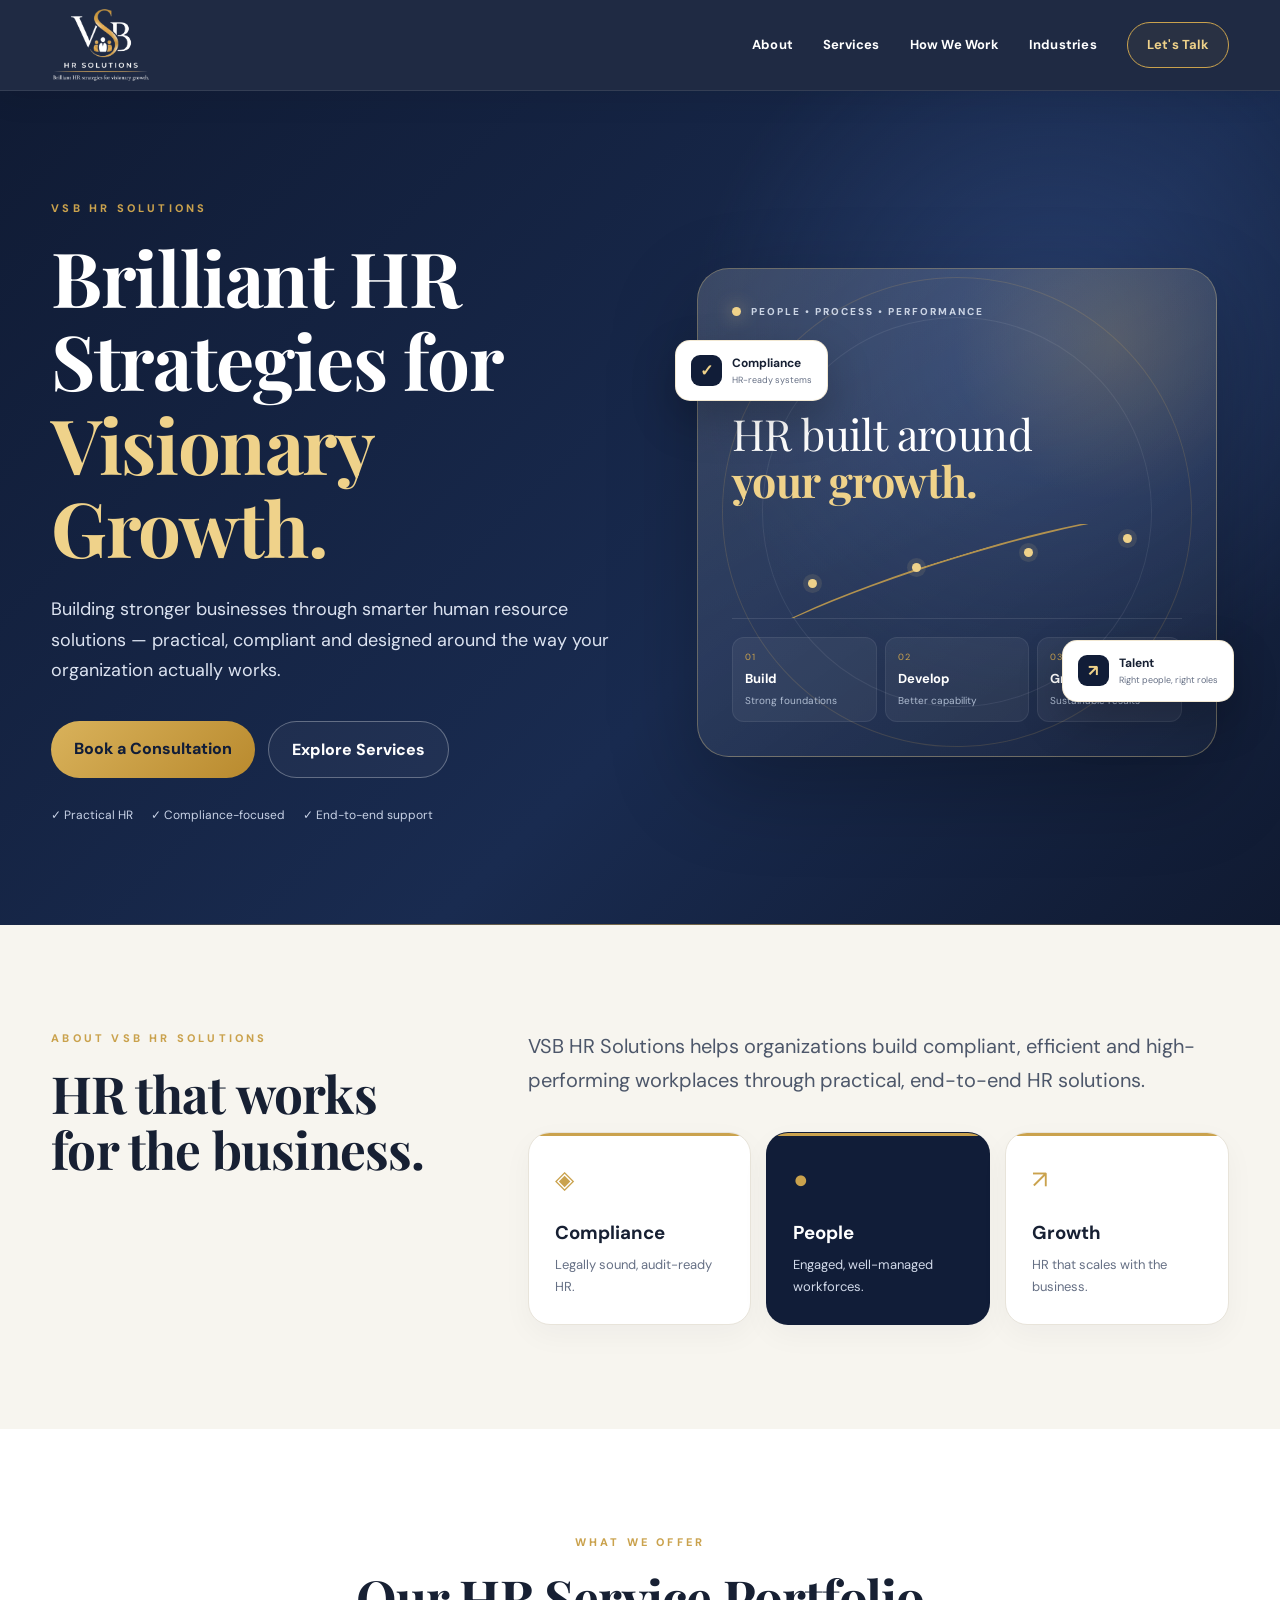
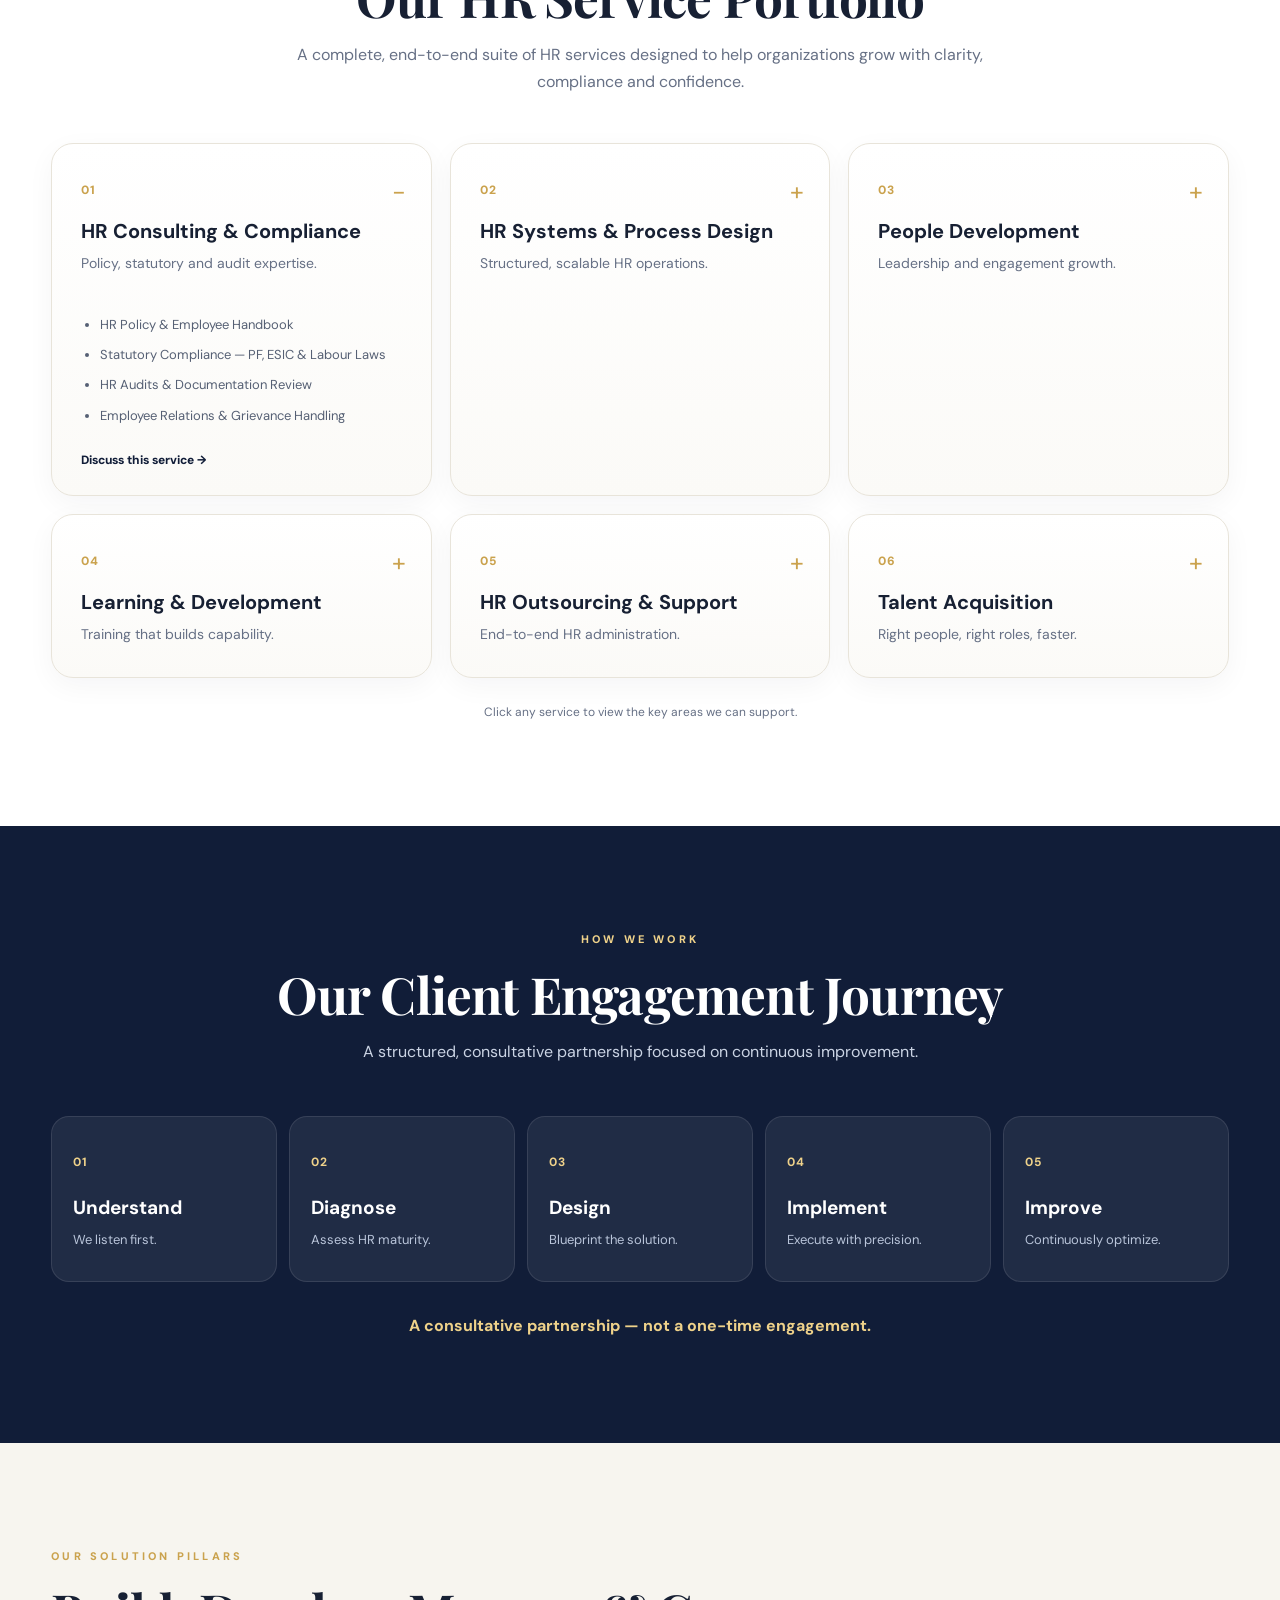
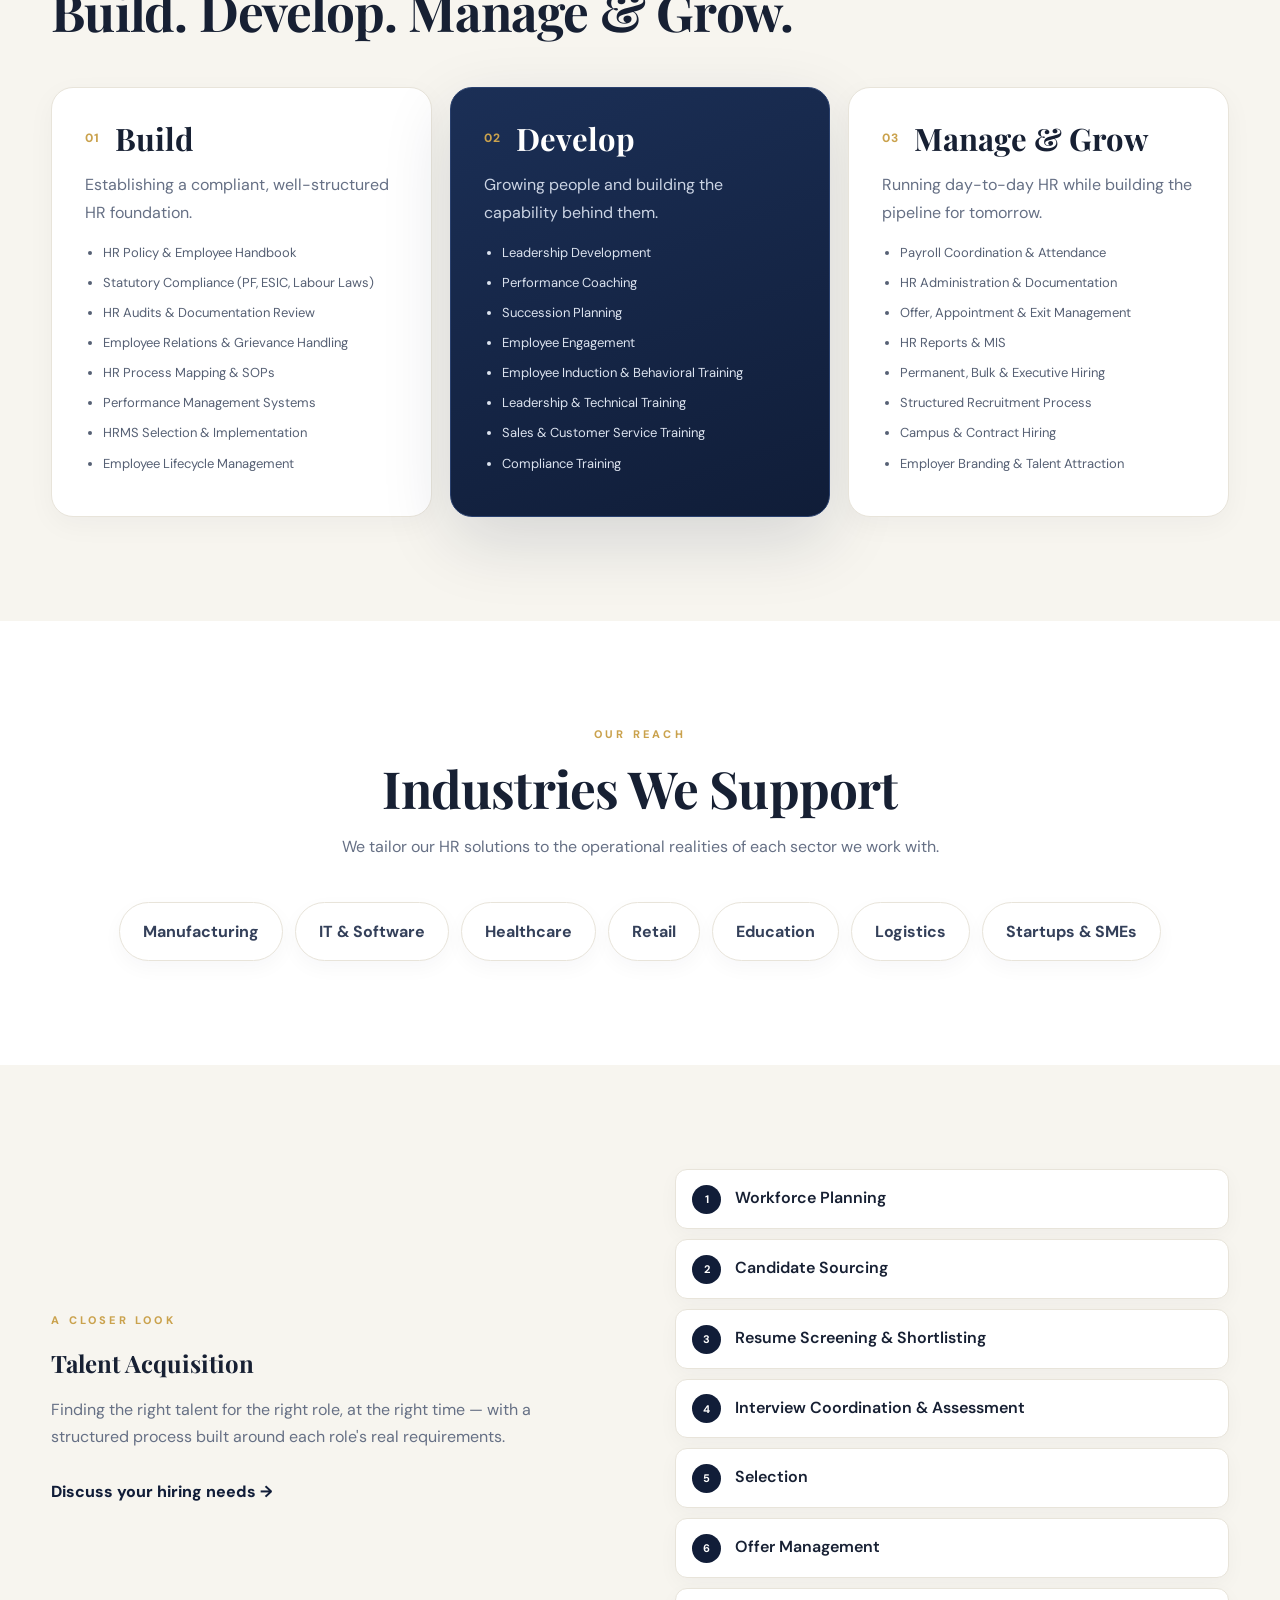
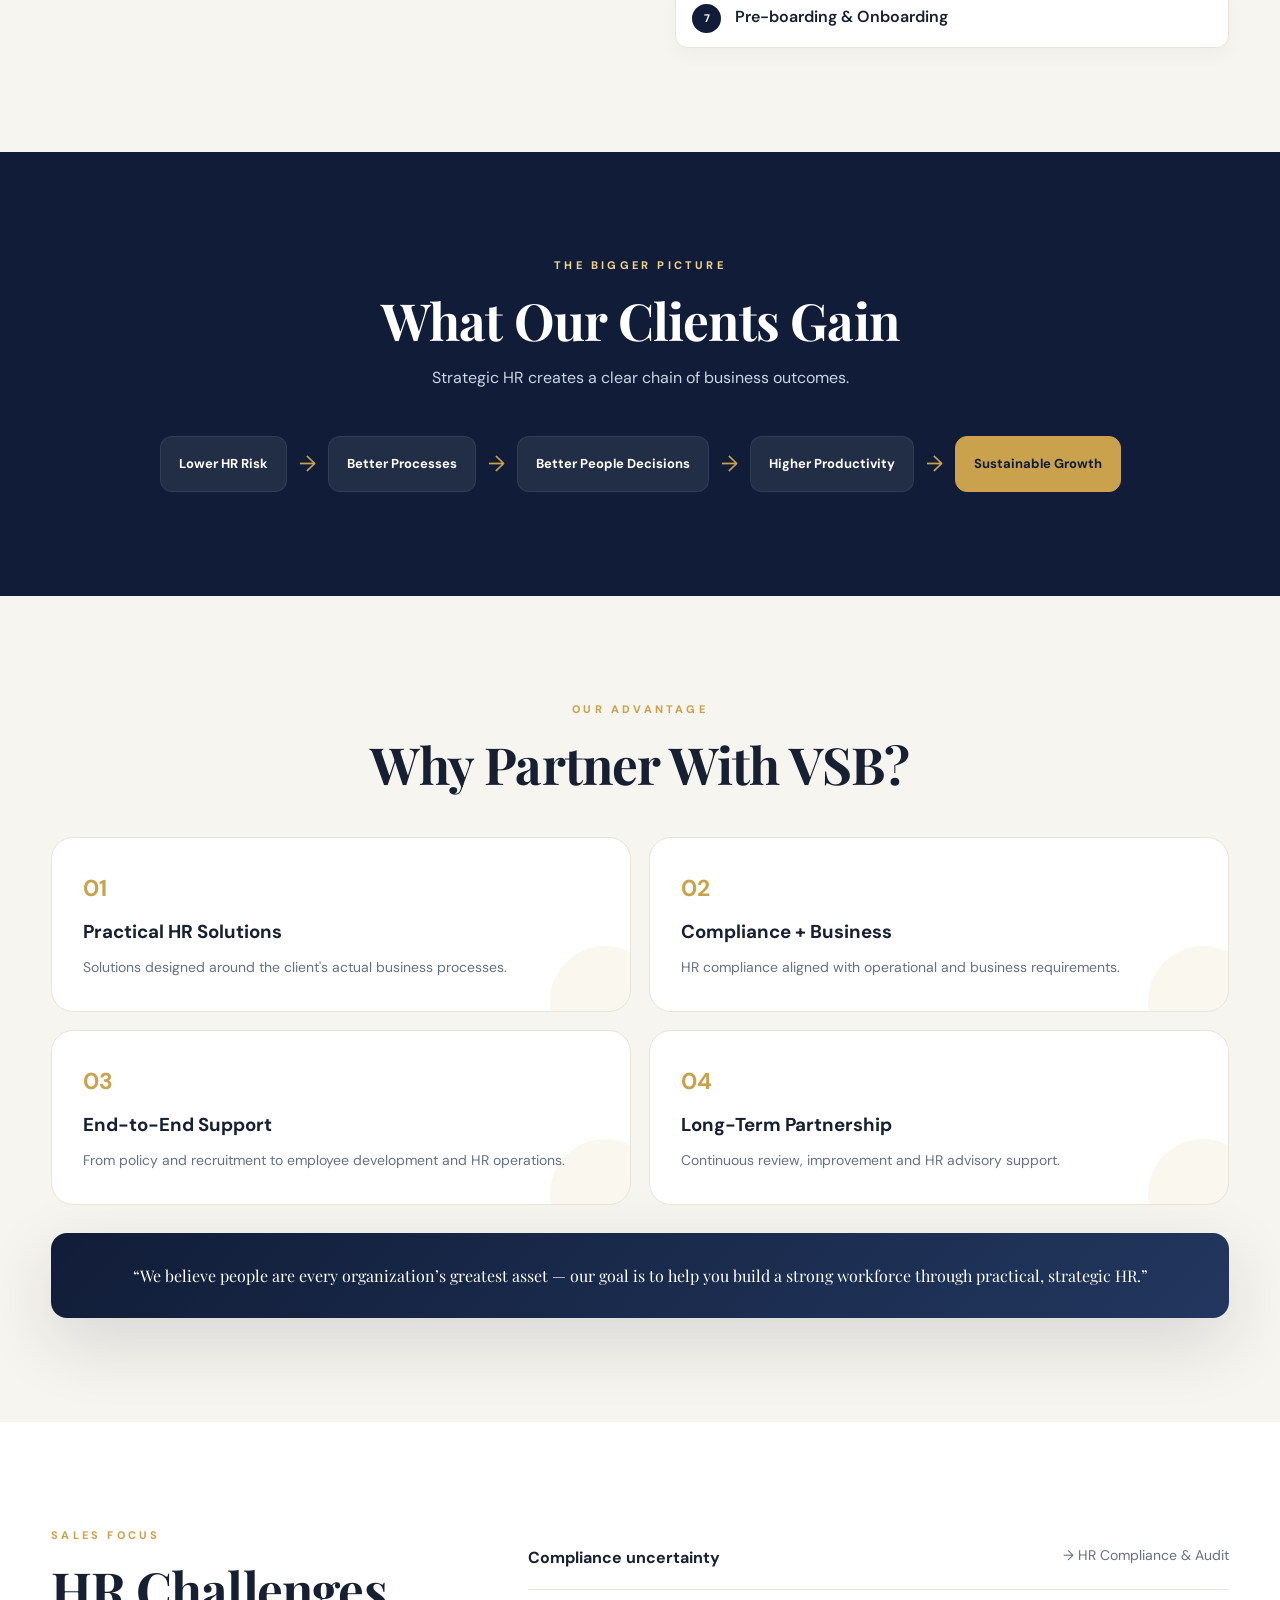
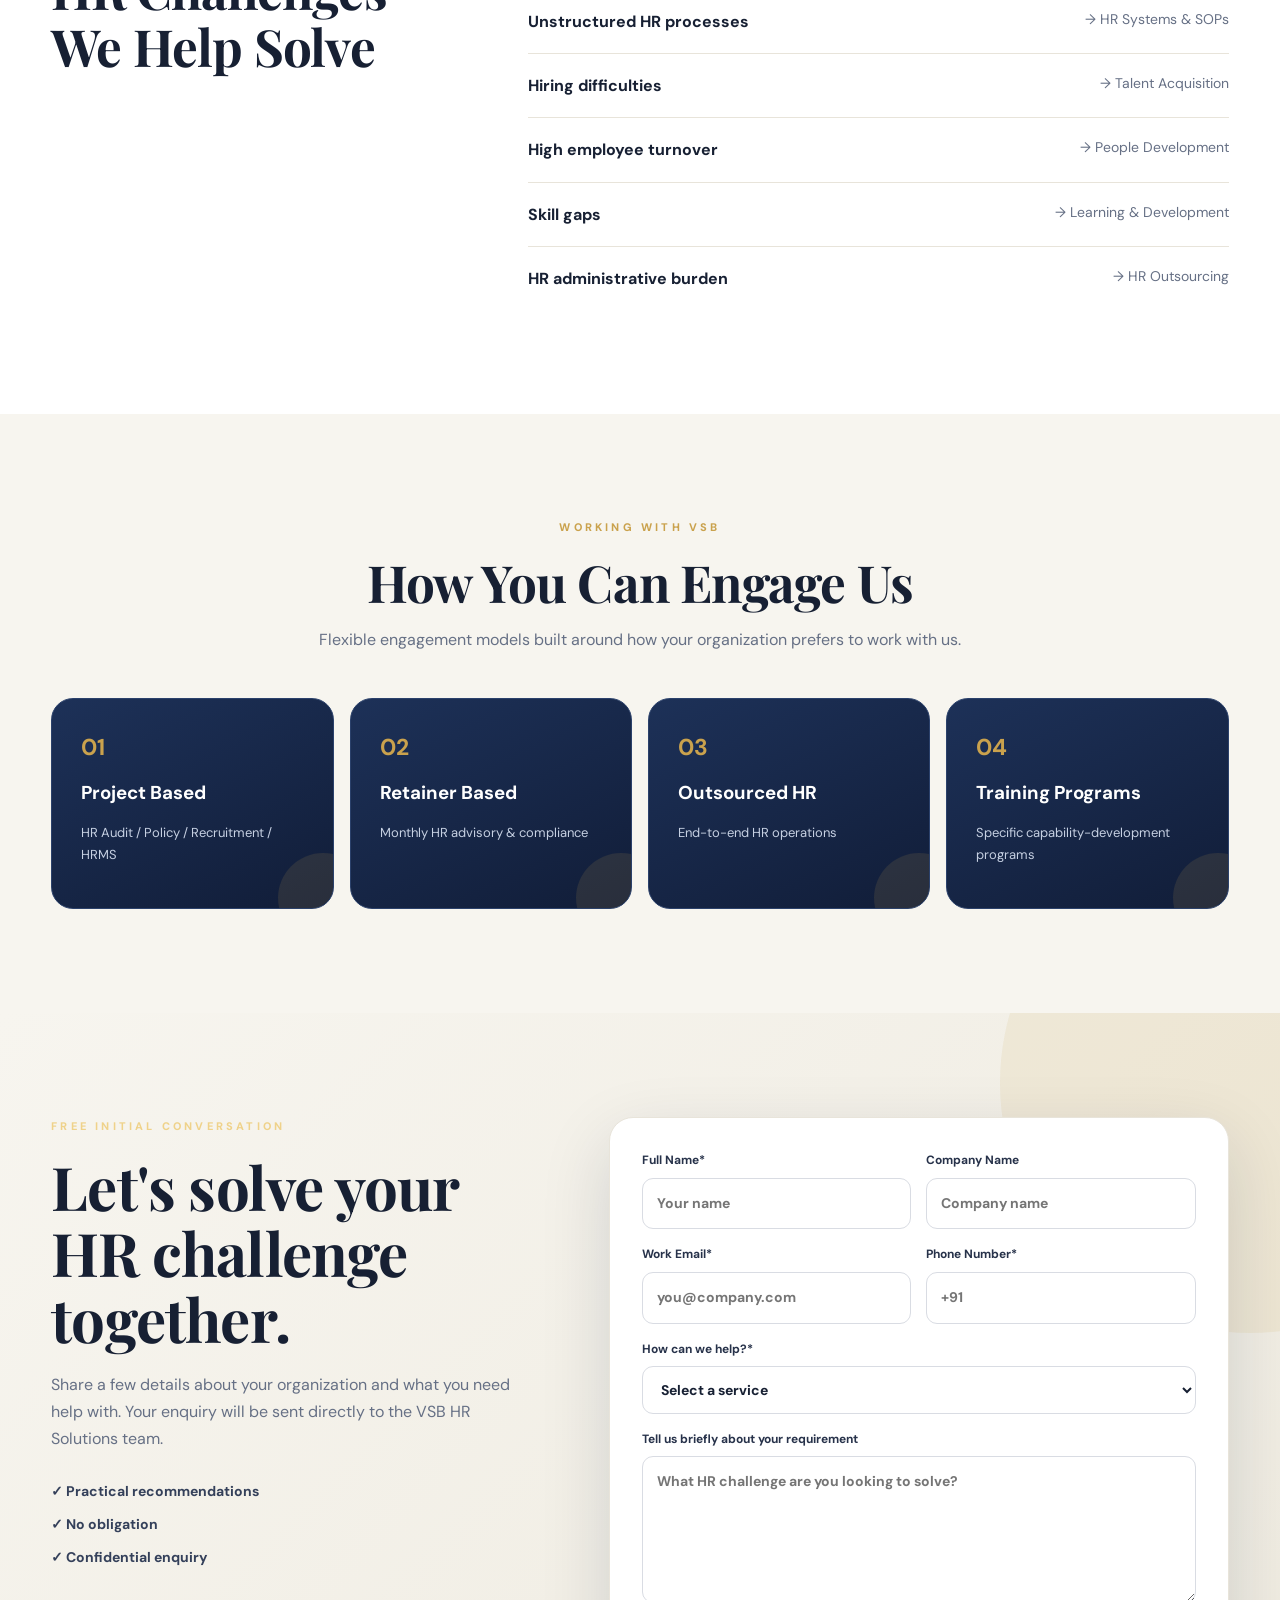
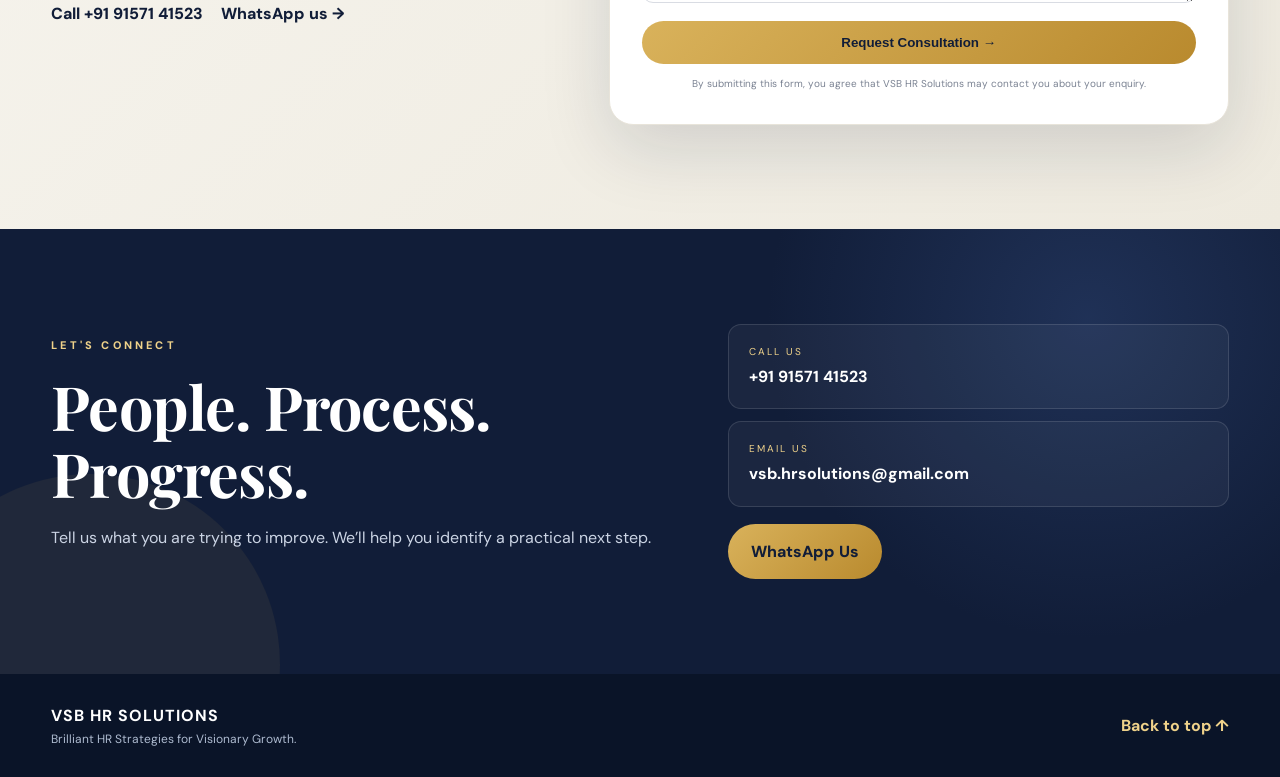
==== commit 3be05474: "Use supplied VSB logo and improve responsive header" ====
--- a/index.html
+++ b/index.html
@@ -1,20 +1,20 @@
-<!doctype html><html lang="en"><head><meta charset="utf-8"><meta name="viewport" content="width=device-width,initial-scale=1"><meta name="description" content="VSB HR Solutions — practical, strategic and end-to-end HR solutions for growing organizations."><link rel="canonical" href="https://www.vsbhrsolutions.com/">
+<!doctype html><html lang="en"><head><meta charset="utf-8"><meta name="viewport" content="width=device-width,initial-scale=1"><meta name="description" content="VSB HR Solutions offers HR consulting, recruitment, labour compliance and people solutions for growing businesses in Rajkot, Gujarat and beyond."><link rel="canonical" href="https://www.vsbhrsolutions.com/">
 <meta property="og:url" content="https://www.vsbhrsolutions.com/"><meta property="og:type" content="website">
 <meta property="og:image" content="https://www.vsbhrsolutions.com/assets/og-image.png">
 <meta property="og:image:width" content="1200">
 <meta property="og:image:height" content="630">
 
 <meta name="twitter:card" content="summary_large_image">
-<meta name="twitter:title" content="VSB HR Solutions | Brilliant HR Strategies for Visionary Growth">
-<meta name="twitter:description" content="Practical HR consulting, compliance, talent acquisition, people development and HR outsourcing solutions.">
-<meta name="twitter:image" content="https://www.vsbhrsolutions.com/assets/og-image.png"><meta name="theme-color" content="#111d38"><meta property="og:title" content="VSB HR Solutions | Brilliant HR Strategies for Visionary Growth"><meta property="og:description" content="Practical HR consulting, compliance, talent acquisition, people development and HR outsourcing solutions."><title>VSB HR Solutions | Brilliant HR Strategies for Visionary Growth</title><script type="application/ld+json">
+<meta name="twitter:title" content="HR Consulting & Recruitment in Rajkot, Gujarat | VSB HR Solutions">
+<meta name="twitter:description" content="VSB HR Solutions offers HR consulting, recruitment, labour compliance and people solutions for growing businesses in Rajkot, Gujarat and beyond.">
+<meta name="twitter:image" content="https://www.vsbhrsolutions.com/assets/og-image.png"><meta name="theme-color" content="#111d38"><meta property="og:title" content="HR Consulting & Recruitment in Rajkot, Gujarat | VSB HR Solutions"><meta property="og:description" content="VSB HR Solutions offers HR consulting, recruitment, labour compliance and people solutions for growing businesses in Rajkot, Gujarat and beyond."><title>HR Consulting & Recruitment in Rajkot, Gujarat | VSB HR Solutions</title><script type="application/ld+json">
 {
   "@context": "https://schema.org",
   "@type": "Organization",
   "@id": "https://www.vsbhrsolutions.com/#organization",
   "name": "VSB HR Solutions",
   "url": "https://www.vsbhrsolutions.com/",
-  "logo": "https://www.vsbhrsolutions.com/assets/vsb-logo.svg",
+  "logo": "https://www.vsbhrsolutions.com/assets/vsb-logo1.svg",
   "description": "VSB HR Solutions provides practical, strategic and end-to-end HR consulting, compliance, talent acquisition, people development, learning and development, and HR outsourcing solutions.",
   "telephone": "+91 91571 41523",
   "email": "vsb.hrsolutions@gmail.com",
@@ -25,8 +25,8 @@
     "email": "vsb.hrsolutions@gmail.com"
   }
 }
-</script><link rel="icon" href="assets/vsb-logo.svg"><link rel="preconnect" href="https://fonts.googleapis.com"><link rel="preconnect" href="https://fonts.gstatic.com" crossorigin><link href="https://fonts.googleapis.com/css2?family=DM+Sans:wght@400;500;600;700&family=Playfair+Display:wght@600;700&display=swap" rel="stylesheet"><link rel="stylesheet" href="style.css"></head><body>
-<header class="site-header"><nav class="nav container"><a class="brand" href="#top"><img src="assets/vsb-logo.svg" alt="VSB HR Solutions logo"></a><button class="menu-toggle" aria-label="Open menu" aria-expanded="false">☰</button><div class="nav-links"><a href="#about">About</a><a href="#services">Services</a><a href="#process">How We Work</a><a href="#industries">Industries</a><a href="#contact" class="nav-cta">Let's Talk</a></div></nav></header>
+</script><link rel="icon" type="image/svg+xml" href="assets/vsb-logo1.svg"><link rel="icon" type="image/png" href="assets/vsb-logo.png"><link rel="preconnect" href="https://fonts.googleapis.com"><link rel="preconnect" href="https://fonts.gstatic.com" crossorigin><link href="https://fonts.googleapis.com/css2?family=DM+Sans:wght@400;500;600;700&family=Playfair+Display:wght@600;700&display=swap" rel="stylesheet"><link rel="stylesheet" href="style.css"></head><body>
+<header class="site-header"><nav class="nav container"><a class="brand" href="#top"><img src="assets/vsb-logo.png" alt="VSB HR Solutions logo" width="108" height="82" fetchpriority="high"></a><button class="menu-toggle" aria-label="Open menu" aria-expanded="false">☰</button><div class="nav-links"><a href="#about">About</a><a href="#services">Services</a><a href="#process">How We Work</a><a href="#industries">Industries</a><a href="#contact" class="nav-cta">Let's Talk</a></div></nav></header>
 <main id="top">
 <section class="hero"><div class="hero-glow hero-glow-one"></div><div class="hero-glow hero-glow-two"></div><div class="container hero-grid"><div class="hero-copy reveal"><p class="eyebrow">VSB HR SOLUTIONS</p><h1>Brilliant HR Strategies for <span>Visionary Growth.</span></h1><p class="hero-text">Building stronger businesses through smarter human resource solutions — practical, compliant and designed around the way your organization actually works.</p><div class="hero-actions"><a class="btn btn-gold" href="#consultation">Book a Consultation</a><a class="btn btn-outline" href="#services">Explore Services</a></div><div class="hero-trust"><span>✓ Practical HR</span><span>✓ Compliance-focused</span><span>✓ End-to-end support</span></div></div><div class="hero-visual reveal" aria-label="VSB HR solutions visual"><div class="visual-orbit orbit-one"></div><div class="visual-orbit orbit-two"></div><div class="visual-panel"><div class="visual-top"><span class="visual-dot"></span><span class="visual-label">PEOPLE • PROCESS • PERFORMANCE</span></div><div class="visual-heading">HR built around <strong>your growth.</strong></div><div class="visual-chart"><div class="chart-line"></div><span class="chart-point p1"></span><span class="chart-point p2"></span><span class="chart-point p3"></span><span class="chart-point p4"></span></div><div class="visual-metrics"><div><small>01</small><b>Build</b><span>Strong foundations</span></div><div><small>02</small><b>Develop</b><span>Better capability</span></div><div><small>03</small><b>Grow</b><span>Sustainable results</span></div></div></div><div class="float-card float-a"><span>✓</span><div><b>Compliance</b><small>HR-ready systems</small></div></div><div class="float-card float-b"><span>↗</span><div><b>Talent</b><small>Right people, right roles</small></div></div></div></div></section>
 <section id="about" class="section light"><div class="container two-col"><div class="section-heading reveal"><p class="eyebrow">ABOUT VSB HR SOLUTIONS</p><h2>HR that works for the business.</h2></div><div class="reveal"><p class="lead">VSB HR Solutions helps organizations build compliant, efficient and high-performing workplaces through practical, end-to-end HR solutions.</p><div class="value-grid"><article><div class="icon">◈</div><h3>Compliance</h3><p>Legally sound, audit-ready HR.</p></article><article class="featured"><div class="icon">●</div><h3>People</h3><p>Engaged, well-managed workforces.</p></article><article><div class="icon">↗</div><h3>Growth</h3><p>HR that scales with the business.</p></article></div></div></div></section>
--- a/style.css
+++ b/style.css
@@ -1 +1 @@
-:root{--navy:#111d38;--navy-2:#1d315b;--gold:#caa24d;--gold-light:#efd28a;--cream:#f7f5ef;--white:#fff;--ink:#172033;--muted:#667085;--line:#e8e4da;--shadow:0 24px 70px rgba(17,29,56,.14);--radius:22px}*{box-sizing:border-box}html{scroll-behavior:smooth;scroll-padding-top:82px}body{margin:0;color:var(--ink);font-family:"DM Sans",sans-serif;line-height:1.7;background:#fff;-webkit-font-smoothing:antialiased}.container{width:min(1180px,92%);margin:auto}.site-header{position:sticky;top:0;z-index:100;background:rgba(17,29,56,.94);backdrop-filter:blur(18px);border-bottom:1px solid rgba(255,255,255,.09);box-shadow:0 8px 30px rgba(0,0,0,.08)}.nav{height:80px;display:flex;align-items:center;justify-content:space-between}.brand{display:flex;align-items:center}.brand img{height:64px;width:auto;object-fit:contain;transition:.25s}.brand:hover img{transform:scale(1.02)}.nav-links{display:flex;align-items:center;gap:30px}.nav-links a{position:relative;color:#fff;text-decoration:none;font-size:13px;font-weight:700;letter-spacing:.2px}.nav-links a:not(.nav-cta)::after{content:"";position:absolute;left:0;bottom:-8px;width:0;height:2px;background:var(--gold);transition:.25s}.nav-links a:not(.nav-cta):hover::after{width:100%}.nav-cta{padding:11px 19px;border:1px solid var(--gold);border-radius:999px;color:var(--gold-light)!important;background:rgba(202,162,77,.06)}.nav-cta:hover{background:var(--gold);color:var(--navy)!important}.menu-toggle{display:none;border:0;background:none;color:#fff;font-size:28px;cursor:pointer}.hero{position:relative;overflow:hidden;background:radial-gradient(circle at 82% 30%,rgba(56,83,139,.48),transparent 30%),linear-gradient(135deg,#101b34,#192b50 60%,#101a31);color:#fff;padding:108px 0 100px}.hero::after{content:"";position:absolute;inset:auto 0 0;height:1px;background:linear-gradient(90deg,transparent,var(--gold),transparent);opacity:.55}.hero-grid{display:grid;grid-template-columns:1.02fr .98fr;gap:68px;align-items:center;position:relative;z-index:1}.eyebrow{font-size:11px;letter-spacing:3.2px;font-weight:800;color:var(--gold);margin:0 0 17px}.hero h1,.section h2,.contact h2,.hero-card h2,.pillar h3,.visual-heading{font-family:"Playfair Display",serif;line-height:1.1}.hero h1{font-size:clamp(46px,6vw,76px);margin:0 0 25px;max-width:790px;letter-spacing:-1.4px}.hero h1 span{color:var(--gold-light)}.hero-text{font-size:18px;color:#dce3f1;max-width:650px}.hero-actions{display:flex;gap:13px;flex-wrap:wrap;margin:35px 0 27px}.btn{display:inline-block;text-decoration:none;font-weight:800;padding:14px 23px;border-radius:999px;transition:.25s ease;box-shadow:none;border:0;cursor:pointer}.btn:hover{transform:translateY(-3px);box-shadow:0 12px 28px rgba(0,0,0,.15)}.btn-gold{background:linear-gradient(135deg,#d9b25b,#b98a2e);color:#111d38}.btn-outline{border:1px solid rgba(255,255,255,.3);color:#fff;background:rgba(255,255,255,.04)}.btn-outline:hover{background:rgba(255,255,255,.1)}.hero-trust{display:flex;gap:18px;flex-wrap:wrap;color:#c8d2e6;font-size:12px}.hero-visual{position:relative;min-height:470px;display:grid;place-items:center}.visual-panel{position:relative;width:min(520px,100%);min-height:420px;border:1px solid rgba(239,210,138,.34);border-radius:32px;background:linear-gradient(145deg,rgba(255,255,255,.12),rgba(255,255,255,.025));box-shadow:0 30px 90px rgba(0,0,0,.24);padding:34px;overflow:hidden;z-index:2}.visual-panel::before{content:"";position:absolute;inset:0;background:radial-gradient(circle at 80% 15%,rgba(202,162,77,.2),transparent 27%),linear-gradient(160deg,rgba(255,255,255,.045),transparent 55%);pointer-events:none}.visual-top{display:flex;align-items:center;gap:10px;position:relative}.visual-dot{width:9px;height:9px;border-radius:50%;background:var(--gold-light);box-shadow:0 0 18px rgba(239,210,138,.7)}.visual-label{font-size:10px;letter-spacing:2px;color:#cbd4e4;font-weight:800}.visual-heading{position:relative;font-size:43px;max-width:380px;margin-top:90px;letter-spacing:-.6px}.visual-heading strong{color:var(--gold-light)}.visual-chart{position:relative;height:95px;margin:20px 0 18px;border-bottom:1px solid rgba(255,255,255,.1);overflow:hidden}.chart-line{position:absolute;left:0;right:0;bottom:15px;height:70px;border-top:2px solid var(--gold);transform:skewY(-17deg) translateY(23px);border-radius:50%;opacity:.85}.chart-point{position:absolute;width:9px;height:9px;border-radius:50%;background:var(--gold-light);box-shadow:0 0 0 5px rgba(239,210,138,.1)}.p1{left:17%;bottom:30px}.p2{left:40%;bottom:46px}.p3{left:65%;bottom:61px}.p4{left:87%;bottom:75px}.visual-metrics{position:relative;display:grid;grid-template-columns:repeat(3,1fr);gap:8px}.visual-metrics div{padding:12px;background:rgba(255,255,255,.055);border:1px solid rgba(255,255,255,.07);border-radius:12px}.visual-metrics small{display:block;color:var(--gold);font-size:9px;letter-spacing:1px}.visual-metrics b{display:block;font-size:13px;margin:2px 0}.visual-metrics span{display:block;color:#aebbd0;font-size:10px}.visual-orbit{position:absolute;border:1px solid rgba(202,162,77,.18);border-radius:50%;z-index:1}.orbit-one{width:470px;height:470px;transform:rotate(-24deg)}.orbit-two{width:390px;height:390px;border-color:rgba(255,255,255,.08);transform:rotate(26deg)}.float-card{position:absolute;z-index:3;display:flex;align-items:center;gap:10px;padding:12px 15px;background:#fff;color:var(--ink);border-radius:15px;box-shadow:0 18px 45px rgba(0,0,0,.22);border:1px solid rgba(202,162,77,.25)}.float-card>span{display:grid;place-items:center;width:31px;height:31px;border-radius:9px;background:var(--navy);color:var(--gold-light);font-weight:800}.float-card b{display:block;font-size:12px}.float-card small{display:block;color:var(--muted);font-size:9px}.float-a{left:-10px;top:72px}.float-b{right:-5px;bottom:55px}.section{padding:104px 0}.light{background:var(--cream)}.two-col{display:grid;grid-template-columns:.72fr 1.28fr;gap:82px;align-items:start}.section-heading h2{font-size:clamp(36px,4vw,54px);margin:0 0 16px;letter-spacing:-.8px}.section-heading>p:last-child{color:var(--muted);max-width:710px}.center{text-align:center}.center>p:last-child{margin:0 auto}.lead{font-size:20px;color:#4d576a;margin-top:0}.value-grid{display:grid;grid-template-columns:repeat(3,1fr);gap:15px;margin-top:35px}.value-grid article{position:relative;padding:26px;background:#fff;border:1px solid var(--line);border-radius:var(--radius);box-shadow:0 10px 30px rgba(17,29,56,.04);overflow:hidden}.value-grid article::before{content:"";position:absolute;top:0;left:0;width:100%;height:3px;background:var(--gold)}.value-grid .featured{background:var(--navy);color:#fff;border-color:transparent}.icon{font-size:25px;color:var(--gold);margin-bottom:15px}.value-grid h3{margin:0 0 5px}.value-grid p{margin:0;font-size:13px;color:var(--muted)}.featured p{color:#d2daea}.service-grid{display:grid;grid-template-columns:repeat(3,1fr);gap:18px;margin-top:48px}.service-card{position:relative;padding:0;background:linear-gradient(180deg,#fff,#fbfaf7);border:1px solid var(--line);border-radius:var(--radius);box-shadow:0 8px 28px rgba(17,29,56,.045);transition:.3s;overflow:hidden}.service-card:hover{transform:translateY(-7px);box-shadow:var(--shadow);border-color:#d6c18c}.service-card summary{list-style:none;padding:31px 29px 30px;cursor:pointer;position:relative}.service-card summary::-webkit-details-marker{display:none}.service-card summary::after{content:"+";position:absolute;right:25px;top:27px;color:var(--gold);font-size:25px;font-weight:400;transition:.2s}.service-card[open] summary::after{content:"−"}.service-card summary span{color:var(--gold);font-weight:800;font-size:12px;letter-spacing:1px}.service-card h3{font-size:20px;line-height:1.3;margin:16px 0 8px}.service-card summary p{margin:0;color:var(--muted);font-size:14px}.service-card ul{margin:0;padding:0 30px 10px 48px}.service-card li{margin:8px 0;color:#566074;font-size:13px}.service-link{display:inline-block;margin:4px 29px 25px;color:var(--navy);font-size:12px;font-weight:800;text-decoration:none}.service-note{text-align:center;color:var(--muted);font-size:12px;margin:24px 0 0}.navy{background:var(--navy);color:#fff}.light-text h2{color:#fff}.light-text>p:last-child{color:#cbd4e4}.gold{color:var(--gold-light)}.process-grid{display:grid;grid-template-columns:repeat(5,1fr);gap:12px;margin-top:50px}.process-step{position:relative;padding:30px 21px;background:rgba(255,255,255,.065);border:1px solid rgba(255,255,255,.1);border-radius:18px;transition:.25s}.process-step:hover{background:rgba(255,255,255,.1);transform:translateY(-4px)}.process-step b{color:var(--gold-light);font-size:12px;letter-spacing:1px}.process-step h3{margin:18px 0 5px;font-size:19px}.process-step p{color:#b9c5da;margin:0;font-size:13px}.process-note{text-align:center;color:var(--gold-light);font-weight:700;margin:30px 0 0}.pillar-grid{display:grid;grid-template-columns:repeat(3,1fr);gap:18px;margin-top:48px}.pillar{padding:33px;background:#fff;border:1px solid var(--line);border-radius:var(--radius);box-shadow:0 8px 28px rgba(17,29,56,.04)}.featured-pillar{background:linear-gradient(160deg,#1b2f56,#101d38);color:#fff;border-color:#29406e;box-shadow:var(--shadow)}.pillar-top{display:flex;gap:15px;align-items:center}.number{color:var(--gold);font-size:12px;font-weight:800;letter-spacing:1px}.pillar h3{margin:0;font-size:31px}.pillar>p{color:var(--muted);min-height:50px}.featured-pillar>p{color:#cbd4e4}.pillar ul{padding-left:18px;margin-bottom:0}.pillar li{margin:8px 0;color:#566074;font-size:13px}.featured-pillar li{color:#dce3ef}.industry-grid{display:flex;flex-wrap:wrap;justify-content:center;gap:12px;margin-top:42px}.industry-grid span{padding:15px 23px;border:1px solid var(--line);border-radius:999px;background:#fff;font-weight:700;color:#34405a;box-shadow:0 7px 20px rgba(17,29,56,.035);transition:.25s}.industry-grid span:hover{border-color:#d1b66f;transform:translateY(-3px)}.recruitment{display:grid;grid-template-columns:1fr 1fr;gap:70px;align-items:center}.recruit-copy p:not(.eyebrow){color:var(--muted);max-width:580px}.text-link{display:inline-block;color:var(--navy);font-weight:800;text-decoration:none;margin-top:12px}.text-link:hover{color:#9b7426}.recruit-steps{display:grid;gap:10px}.recruit-steps div{background:#fff;border:1px solid var(--line);padding:14px 16px;border-radius:12px;font-weight:600;box-shadow:0 6px 20px rgba(17,29,56,.035);transition:.25s}.recruit-steps div:hover{transform:translateX(4px);border-color:#d7c18b}.recruit-steps b{display:inline-grid;place-items:center;width:29px;height:29px;margin-right:10px;background:var(--navy);color:#fff;border-radius:50%;font-size:11px}.outcomes{display:flex;align-items:center;justify-content:center;gap:12px;flex-wrap:wrap;margin-top:45px}.outcomes span,.outcomes strong{padding:16px 18px;border-radius:12px;background:rgba(255,255,255,.075);border:1px solid rgba(255,255,255,.07);font-weight:700;font-size:13px}.outcomes strong{background:var(--gold);border-color:var(--gold);color:var(--navy)}.outcomes i{color:var(--gold);font-style:normal;font-size:22px}.advantage-grid{display:grid;grid-template-columns:repeat(2,1fr);gap:18px;margin-top:45px}.advantage{position:relative;padding:31px;background:#fff;border:1px solid var(--line);border-radius:var(--radius);overflow:hidden}.advantage::after{content:"";position:absolute;right:-30px;bottom:-45px;width:110px;height:110px;border-radius:50%;background:rgba(202,162,77,.09)}.advantage b{color:var(--gold);font-size:23px}.advantage h3{margin:8px 0}.advantage p{margin:0;color:var(--muted);font-size:14px}.quote{margin:28px 0 0;background:linear-gradient(135deg,var(--navy),#22375f);color:#fff;padding:29px 34px;border-radius:16px;font-family:"Playfair Display",serif;text-align:center;box-shadow:var(--shadow)}.challenge-list{display:grid;gap:0}.challenge-list div{padding:18px 0;border-bottom:1px solid var(--line);display:flex;justify-content:space-between;gap:20px}.challenge-list div:last-child{border-bottom:0}.challenge-list span{color:var(--muted);text-align:right;font-size:14px}.engagement-grid{display:grid;grid-template-columns:repeat(4,1fr);gap:16px;margin-top:45px}.engagement{position:relative;padding:29px;background:linear-gradient(155deg,#1d3158,#111d38);color:#fff;border-radius:var(--radius);border:1px solid #2b416b;overflow:hidden}.engagement::after{content:"";position:absolute;width:90px;height:90px;border-radius:50%;right:-35px;bottom:-35px;background:rgba(202,162,77,.13)}.engagement>b{color:var(--gold);font-size:23px}.engagement h3{margin:10px 0}.engagement p{color:#c6d0e2;font-size:13px}.consultation{position:relative;overflow:hidden;background:linear-gradient(135deg,#f7f5ef,#eeeadf);padding:104px 0}.consultation::before{content:"";position:absolute;width:500px;height:500px;border-radius:50%;right:-220px;top:-180px;background:rgba(202,162,77,.11)}.consultation-grid{position:relative;display:grid;grid-template-columns:.88fr 1.12fr;gap:70px;align-items:start}.consultation-copy h2{font-family:"Playfair Display",serif;font-size:clamp(40px,5vw,60px);line-height:1.1;margin:0 0 20px;letter-spacing:-.8px}.consultation-copy>p:not(.eyebrow){color:var(--muted);max-width:540px}.consultation-points{display:grid;gap:9px;margin:28px 0}.consultation-points span{font-weight:700;color:#34405a;font-size:14px}.direct-contact{display:flex;gap:18px;flex-wrap:wrap;margin-top:30px}.direct-contact a{color:var(--navy);font-weight:800;text-decoration:none}.consultation-form{background:#fff;padding:32px;border-radius:24px;border:1px solid var(--line);box-shadow:var(--shadow)}.form-row{display:grid;grid-template-columns:1fr 1fr;gap:15px}.consultation-form label{display:block;color:#27324a;font-weight:700;font-size:12px;margin-bottom:15px}.consultation-form input,.consultation-form select,.consultation-form textarea{display:block;width:100%;margin-top:7px;padding:13px 14px;border:1px solid #d9dce3;border-radius:11px;background:#fff;color:var(--ink);font:inherit;font-size:14px;outline:none;transition:.2s}.consultation-form input:focus,.consultation-form select:focus,.consultation-form textarea:focus{border-color:var(--gold);box-shadow:0 0 0 3px rgba(202,162,77,.12)}.consultation-form textarea{resize:vertical}.form-submit{width:100%;margin-top:3px}.form-note{font-size:10px!important;color:#7a8292!important;margin:11px 0 0;text-align:center;font-weight:400!important}.contact{position:relative;overflow:hidden;background:radial-gradient(circle at 85% 20%,rgba(53,79,132,.4),transparent 28%),var(--navy);color:#fff;padding:95px 0}.contact::before{content:"";position:absolute;left:-100px;bottom:-180px;width:380px;height:380px;border-radius:50%;background:rgba(202,162,77,.08)}.contact-inner{position:relative;z-index:1;display:grid;grid-template-columns:1.1fr .9fr;gap:65px;align-items:center}.contact h2{font-size:clamp(40px,5vw,61px);margin:0 0 18px;letter-spacing:-.8px}.contact-inner>div>p:not(.eyebrow){color:#cbd4e4}.contact-actions{display:grid;gap:12px}.contact-item{padding:18px 20px;border:1px solid rgba(255,255,255,.12);border-radius:13px;color:#fff;text-decoration:none;background:rgba(255,255,255,.045);transition:.25s}.contact-item:hover{background:rgba(255,255,255,.08);border-color:rgba(239,210,138,.4);transform:translateX(3px)}.contact-item small{display:block;color:var(--gold-light);letter-spacing:2px;font-size:10px}.contact-item strong{display:block;margin-top:3px}.contact-actions .btn{justify-self:start;margin-top:5px}footer{background:#0a1428;color:#aebbd0;padding:28px 0}.footer-inner{display:flex;justify-content:space-between;align-items:center;gap:20px}.footer-inner strong,.footer-inner span{display:block}.footer-inner strong{color:#fff;letter-spacing:1px}.footer-inner span{font-size:12px}.footer-inner a{color:var(--gold-light);text-decoration:none;font-weight:700}.reveal{opacity:0;transform:translateY(18px);transition:opacity .7s ease,transform .7s ease}.reveal.visible{opacity:1;transform:none}@media(max-width:900px){.nav-links{gap:16px}.hero-grid,.two-col,.recruitment,.contact-inner,.consultation-grid{grid-template-columns:1fr}.hero-visual{min-height:430px}.service-grid,.pillar-grid{grid-template-columns:repeat(2,1fr)}.process-grid{grid-template-columns:repeat(2,1fr)}.engagement-grid{grid-template-columns:repeat(2,1fr)}}@media(max-width:680px){.nav{height:68px}.brand img{height:55px}.menu-toggle{display:block}.nav-links{display:none;position:absolute;top:68px;left:0;right:0;background:var(--navy);padding:18px 4%;flex-direction:column;align-items:stretch;border-top:1px solid rgba(255,255,255,.08)}.nav-links.open{display:flex}.nav-links a{padding:8px}.hero{padding:75px 0 72px}.hero h1{font-size:44px}.hero-visual{min-height:380px}.visual-panel{min-height:360px;padding:26px}.visual-heading{font-size:34px;margin-top:62px}.visual-metrics{grid-template-columns:1fr}.visual-metrics div{padding:8px}.visual-metrics span{display:none}.orbit-one{width:360px;height:360px}.orbit-two{width:300px;height:300px}.float-a{left:-5px;top:35px}.float-b{right:-5px;bottom:20px}.section{padding:74px 0}.value-grid,.service-grid,.pillar-grid,.advantage-grid,.engagement-grid{grid-template-columns:1fr}.process-grid{grid-template-columns:1fr}.outcomes{align-items:stretch;flex-direction:column}.outcomes i{display:none}.challenge-list div{display:block}.challenge-list span{display:block;text-align:left;margin-top:5px}.form-row{grid-template-columns:1fr}.consultation-form{padding:22px}.footer-inner{display:block}.footer-inner a{display:inline-block;margin-top:12px}}+:root{--navy:#111d38;--navy-2:#1d315b;--gold:#caa24d;--gold-light:#efd28a;--cream:#f7f5ef;--white:#fff;--ink:#172033;--muted:#667085;--line:#e8e4da;--shadow:0 24px 70px rgba(17,29,56,.14);--radius:22px}*{box-sizing:border-box}html{scroll-behavior:smooth;scroll-padding-top:92px}body{margin:0;color:var(--ink);font-family:"DM Sans",sans-serif;line-height:1.7;background:#fff;-webkit-font-smoothing:antialiased}.container{width:min(1180px,92%);margin:auto}.site-header{position:sticky;top:0;z-index:100;background:rgba(17,29,56,.94);backdrop-filter:blur(18px);border-bottom:1px solid rgba(255,255,255,.09);box-shadow:0 8px 30px rgba(0,0,0,.08)}.nav{height:90px;display:flex;align-items:center;justify-content:space-between}.brand{display:flex;align-items:center}.brand img{display:block;height:76px;width:auto;max-width:110px;object-fit:contain;transition:.25s;flex-shrink:0}.brand:hover img{transform:scale(1.02)}.nav-links{display:flex;align-items:center;gap:30px}.nav-links a{position:relative;color:#fff;text-decoration:none;font-size:13px;font-weight:700;letter-spacing:.2px}.nav-links a:not(.nav-cta)::after{content:"";position:absolute;left:0;bottom:-8px;width:0;height:2px;background:var(--gold);transition:.25s}.nav-links a:not(.nav-cta):hover::after{width:100%}.nav-cta{padding:11px 19px;border:1px solid var(--gold);border-radius:999px;color:var(--gold-light)!important;background:rgba(202,162,77,.06)}.nav-cta:hover{background:var(--gold);color:var(--navy)!important}.menu-toggle{display:none;border:0;background:none;color:#fff;font-size:28px;cursor:pointer}.hero{position:relative;overflow:hidden;background:radial-gradient(circle at 82% 30%,rgba(56,83,139,.48),transparent 30%),linear-gradient(135deg,#101b34,#192b50 60%,#101a31);color:#fff;padding:108px 0 100px}.hero::after{content:"";position:absolute;inset:auto 0 0;height:1px;background:linear-gradient(90deg,transparent,var(--gold),transparent);opacity:.55}.hero-grid{display:grid;grid-template-columns:1.02fr .98fr;gap:68px;align-items:center;position:relative;z-index:1}.eyebrow{font-size:11px;letter-spacing:3.2px;font-weight:800;color:var(--gold);margin:0 0 17px}.hero h1,.section h2,.contact h2,.hero-card h2,.pillar h3,.visual-heading{font-family:"Playfair Display",serif;line-height:1.1}.hero h1{font-size:clamp(46px,6vw,76px);margin:0 0 25px;max-width:790px;letter-spacing:-1.4px}.hero h1 span{color:var(--gold-light)}.hero-text{font-size:18px;color:#dce3f1;max-width:650px}.hero-actions{display:flex;gap:13px;flex-wrap:wrap;margin:35px 0 27px}.btn{display:inline-block;text-decoration:none;font-weight:800;padding:14px 23px;border-radius:999px;transition:.25s ease;box-shadow:none;border:0;cursor:pointer}.btn:hover{transform:translateY(-3px);box-shadow:0 12px 28px rgba(0,0,0,.15)}.btn-gold{background:linear-gradient(135deg,#d9b25b,#b98a2e);color:#111d38}.btn-outline{border:1px solid rgba(255,255,255,.3);color:#fff;background:rgba(255,255,255,.04)}.btn-outline:hover{background:rgba(255,255,255,.1)}.hero-trust{display:flex;gap:18px;flex-wrap:wrap;color:#c8d2e6;font-size:12px}.hero-visual{position:relative;min-height:470px;display:grid;place-items:center}.visual-panel{position:relative;width:min(520px,100%);min-height:420px;border:1px solid rgba(239,210,138,.34);border-radius:32px;background:linear-gradient(145deg,rgba(255,255,255,.12),rgba(255,255,255,.025));box-shadow:0 30px 90px rgba(0,0,0,.24);padding:34px;overflow:hidden;z-index:2}.visual-panel::before{content:"";position:absolute;inset:0;background:radial-gradient(circle at 80% 15%,rgba(202,162,77,.2),transparent 27%),linear-gradient(160deg,rgba(255,255,255,.045),transparent 55%);pointer-events:none}.visual-top{display:flex;align-items:center;gap:10px;position:relative}.visual-dot{width:9px;height:9px;border-radius:50%;background:var(--gold-light);box-shadow:0 0 18px rgba(239,210,138,.7)}.visual-label{font-size:10px;letter-spacing:2px;color:#cbd4e4;font-weight:800}.visual-heading{position:relative;font-size:43px;max-width:380px;margin-top:90px;letter-spacing:-.6px}.visual-heading strong{color:var(--gold-light)}.visual-chart{position:relative;height:95px;margin:20px 0 18px;border-bottom:1px solid rgba(255,255,255,.1);overflow:hidden}.chart-line{position:absolute;left:0;right:0;bottom:15px;height:70px;border-top:2px solid var(--gold);transform:skewY(-17deg) translateY(23px);border-radius:50%;opacity:.85}.chart-point{position:absolute;width:9px;height:9px;border-radius:50%;background:var(--gold-light);box-shadow:0 0 0 5px rgba(239,210,138,.1)}.p1{left:17%;bottom:30px}.p2{left:40%;bottom:46px}.p3{left:65%;bottom:61px}.p4{left:87%;bottom:75px}.visual-metrics{position:relative;display:grid;grid-template-columns:repeat(3,1fr);gap:8px}.visual-metrics div{padding:12px;background:rgba(255,255,255,.055);border:1px solid rgba(255,255,255,.07);border-radius:12px}.visual-metrics small{display:block;color:var(--gold);font-size:9px;letter-spacing:1px}.visual-metrics b{display:block;font-size:13px;margin:2px 0}.visual-metrics span{display:block;color:#aebbd0;font-size:10px}.visual-orbit{position:absolute;border:1px solid rgba(202,162,77,.18);border-radius:50%;z-index:1}.orbit-one{width:470px;height:470px;transform:rotate(-24deg)}.orbit-two{width:390px;height:390px;border-color:rgba(255,255,255,.08);transform:rotate(26deg)}.float-card{position:absolute;z-index:3;display:flex;align-items:center;gap:10px;padding:12px 15px;background:#fff;color:var(--ink);border-radius:15px;box-shadow:0 18px 45px rgba(0,0,0,.22);border:1px solid rgba(202,162,77,.25)}.float-card>span{display:grid;place-items:center;width:31px;height:31px;border-radius:9px;background:var(--navy);color:var(--gold-light);font-weight:800}.float-card b{display:block;font-size:12px}.float-card small{display:block;color:var(--muted);font-size:9px}.float-a{left:-10px;top:72px}.float-b{right:-5px;bottom:55px}.section{padding:104px 0}.light{background:var(--cream)}.two-col{display:grid;grid-template-columns:.72fr 1.28fr;gap:82px;align-items:start}.section-heading h2{font-size:clamp(36px,4vw,54px);margin:0 0 16px;letter-spacing:-.8px}.section-heading>p:last-child{color:var(--muted);max-width:710px}.center{text-align:center}.center>p:last-child{margin:0 auto}.lead{font-size:20px;color:#4d576a;margin-top:0}.value-grid{display:grid;grid-template-columns:repeat(3,1fr);gap:15px;margin-top:35px}.value-grid article{position:relative;padding:26px;background:#fff;border:1px solid var(--line);border-radius:var(--radius);box-shadow:0 10px 30px rgba(17,29,56,.04);overflow:hidden}.value-grid article::before{content:"";position:absolute;top:0;left:0;width:100%;height:3px;background:var(--gold)}.value-grid .featured{background:var(--navy);color:#fff;border-color:transparent}.icon{font-size:25px;color:var(--gold);margin-bottom:15px}.value-grid h3{margin:0 0 5px}.value-grid p{margin:0;font-size:13px;color:var(--muted)}.featured p{color:#d2daea}.service-grid{display:grid;grid-template-columns:repeat(3,1fr);gap:18px;margin-top:48px}.service-card{position:relative;padding:0;background:linear-gradient(180deg,#fff,#fbfaf7);border:1px solid var(--line);border-radius:var(--radius);box-shadow:0 8px 28px rgba(17,29,56,.045);transition:.3s;overflow:hidden}.service-card:hover{transform:translateY(-7px);box-shadow:var(--shadow);border-color:#d6c18c}.service-card summary{list-style:none;padding:31px 29px 30px;cursor:pointer;position:relative}.service-card summary::-webkit-details-marker{display:none}.service-card summary::after{content:"+";position:absolute;right:25px;top:27px;color:var(--gold);font-size:25px;font-weight:400;transition:.2s}.service-card[open] summary::after{content:"−"}.service-card summary span{color:var(--gold);font-weight:800;font-size:12px;letter-spacing:1px}.service-card h3{font-size:20px;line-height:1.3;margin:16px 0 8px}.service-card summary p{margin:0;color:var(--muted);font-size:14px}.service-card ul{margin:0;padding:0 30px 10px 48px}.service-card li{margin:8px 0;color:#566074;font-size:13px}.service-link{display:inline-block;margin:4px 29px 25px;color:var(--navy);font-size:12px;font-weight:800;text-decoration:none}.service-note{text-align:center;color:var(--muted);font-size:12px;margin:24px 0 0}.navy{background:var(--navy);color:#fff}.light-text h2{color:#fff}.light-text>p:last-child{color:#cbd4e4}.gold{color:var(--gold-light)}.process-grid{display:grid;grid-template-columns:repeat(5,1fr);gap:12px;margin-top:50px}.process-step{position:relative;padding:30px 21px;background:rgba(255,255,255,.065);border:1px solid rgba(255,255,255,.1);border-radius:18px;transition:.25s}.process-step:hover{background:rgba(255,255,255,.1);transform:translateY(-4px)}.process-step b{color:var(--gold-light);font-size:12px;letter-spacing:1px}.process-step h3{margin:18px 0 5px;font-size:19px}.process-step p{color:#b9c5da;margin:0;font-size:13px}.process-note{text-align:center;color:var(--gold-light);font-weight:700;margin:30px 0 0}.pillar-grid{display:grid;grid-template-columns:repeat(3,1fr);gap:18px;margin-top:48px}.pillar{padding:33px;background:#fff;border:1px solid var(--line);border-radius:var(--radius);box-shadow:0 8px 28px rgba(17,29,56,.04)}.featured-pillar{background:linear-gradient(160deg,#1b2f56,#101d38);color:#fff;border-color:#29406e;box-shadow:var(--shadow)}.pillar-top{display:flex;gap:15px;align-items:center}.number{color:var(--gold);font-size:12px;font-weight:800;letter-spacing:1px}.pillar h3{margin:0;font-size:31px}.pillar>p{color:var(--muted);min-height:50px}.featured-pillar>p{color:#cbd4e4}.pillar ul{padding-left:18px;margin-bottom:0}.pillar li{margin:8px 0;color:#566074;font-size:13px}.featured-pillar li{color:#dce3ef}.industry-grid{display:flex;flex-wrap:wrap;justify-content:center;gap:12px;margin-top:42px}.industry-grid span{padding:15px 23px;border:1px solid var(--line);border-radius:999px;background:#fff;font-weight:700;color:#34405a;box-shadow:0 7px 20px rgba(17,29,56,.035);transition:.25s}.industry-grid span:hover{border-color:#d1b66f;transform:translateY(-3px)}.recruitment{display:grid;grid-template-columns:1fr 1fr;gap:70px;align-items:center}.recruit-copy p:not(.eyebrow){color:var(--muted);max-width:580px}.text-link{display:inline-block;color:var(--navy);font-weight:800;text-decoration:none;margin-top:12px}.text-link:hover{color:#9b7426}.recruit-steps{display:grid;gap:10px}.recruit-steps div{background:#fff;border:1px solid var(--line);padding:14px 16px;border-radius:12px;font-weight:600;box-shadow:0 6px 20px rgba(17,29,56,.035);transition:.25s}.recruit-steps div:hover{transform:translateX(4px);border-color:#d7c18b}.recruit-steps b{display:inline-grid;place-items:center;width:29px;height:29px;margin-right:10px;background:var(--navy);color:#fff;border-radius:50%;font-size:11px}.outcomes{display:flex;align-items:center;justify-content:center;gap:12px;flex-wrap:wrap;margin-top:45px}.outcomes span,.outcomes strong{padding:16px 18px;border-radius:12px;background:rgba(255,255,255,.075);border:1px solid rgba(255,255,255,.07);font-weight:700;font-size:13px}.outcomes strong{background:var(--gold);border-color:var(--gold);color:var(--navy)}.outcomes i{color:var(--gold);font-style:normal;font-size:22px}.advantage-grid{display:grid;grid-template-columns:repeat(2,1fr);gap:18px;margin-top:45px}.advantage{position:relative;padding:31px;background:#fff;border:1px solid var(--line);border-radius:var(--radius);overflow:hidden}.advantage::after{content:"";position:absolute;right:-30px;bottom:-45px;width:110px;height:110px;border-radius:50%;background:rgba(202,162,77,.09)}.advantage b{color:var(--gold);font-size:23px}.advantage h3{margin:8px 0}.advantage p{margin:0;color:var(--muted);font-size:14px}.quote{margin:28px 0 0;background:linear-gradient(135deg,var(--navy),#22375f);color:#fff;padding:29px 34px;border-radius:16px;font-family:"Playfair Display",serif;text-align:center;box-shadow:var(--shadow)}.challenge-list{display:grid;gap:0}.challenge-list div{padding:18px 0;border-bottom:1px solid var(--line);display:flex;justify-content:space-between;gap:20px}.challenge-list div:last-child{border-bottom:0}.challenge-list span{color:var(--muted);text-align:right;font-size:14px}.engagement-grid{display:grid;grid-template-columns:repeat(4,1fr);gap:16px;margin-top:45px}.engagement{position:relative;padding:29px;background:linear-gradient(155deg,#1d3158,#111d38);color:#fff;border-radius:var(--radius);border:1px solid #2b416b;overflow:hidden}.engagement::after{content:"";position:absolute;width:90px;height:90px;border-radius:50%;right:-35px;bottom:-35px;background:rgba(202,162,77,.13)}.engagement>b{color:var(--gold);font-size:23px}.engagement h3{margin:10px 0}.engagement p{color:#c6d0e2;font-size:13px}.consultation{position:relative;overflow:hidden;background:linear-gradient(135deg,#f7f5ef,#eeeadf);padding:104px 0}.consultation::before{content:"";position:absolute;width:500px;height:500px;border-radius:50%;right:-220px;top:-180px;background:rgba(202,162,77,.11)}.consultation-grid{position:relative;display:grid;grid-template-columns:.88fr 1.12fr;gap:70px;align-items:start}.consultation-copy h2{font-family:"Playfair Display",serif;font-size:clamp(40px,5vw,60px);line-height:1.1;margin:0 0 20px;letter-spacing:-.8px}.consultation-copy>p:not(.eyebrow){color:var(--muted);max-width:540px}.consultation-points{display:grid;gap:9px;margin:28px 0}.consultation-points span{font-weight:700;color:#34405a;font-size:14px}.direct-contact{display:flex;gap:18px;flex-wrap:wrap;margin-top:30px}.direct-contact a{color:var(--navy);font-weight:800;text-decoration:none}.consultation-form{background:#fff;padding:32px;border-radius:24px;border:1px solid var(--line);box-shadow:var(--shadow)}.form-row{display:grid;grid-template-columns:1fr 1fr;gap:15px}.consultation-form label{display:block;color:#27324a;font-weight:700;font-size:12px;margin-bottom:15px}.consultation-form input,.consultation-form select,.consultation-form textarea{display:block;width:100%;margin-top:7px;padding:13px 14px;border:1px solid #d9dce3;border-radius:11px;background:#fff;color:var(--ink);font:inherit;font-size:14px;outline:none;transition:.2s}.consultation-form input:focus,.consultation-form select:focus,.consultation-form textarea:focus{border-color:var(--gold);box-shadow:0 0 0 3px rgba(202,162,77,.12)}.consultation-form textarea{resize:vertical}.form-submit{width:100%;margin-top:3px}.form-note{font-size:10px!important;color:#7a8292!important;margin:11px 0 0;text-align:center;font-weight:400!important}.contact{position:relative;overflow:hidden;background:radial-gradient(circle at 85% 20%,rgba(53,79,132,.4),transparent 28%),var(--navy);color:#fff;padding:95px 0}.contact::before{content:"";position:absolute;left:-100px;bottom:-180px;width:380px;height:380px;border-radius:50%;background:rgba(202,162,77,.08)}.contact-inner{position:relative;z-index:1;display:grid;grid-template-columns:1.1fr .9fr;gap:65px;align-items:center}.contact h2{font-size:clamp(40px,5vw,61px);margin:0 0 18px;letter-spacing:-.8px}.contact-inner>div>p:not(.eyebrow){color:#cbd4e4}.contact-actions{display:grid;gap:12px}.contact-item{padding:18px 20px;border:1px solid rgba(255,255,255,.12);border-radius:13px;color:#fff;text-decoration:none;background:rgba(255,255,255,.045);transition:.25s}.contact-item:hover{background:rgba(255,255,255,.08);border-color:rgba(239,210,138,.4);transform:translateX(3px)}.contact-item small{display:block;color:var(--gold-light);letter-spacing:2px;font-size:10px}.contact-item strong{display:block;margin-top:3px}.contact-actions .btn{justify-self:start;margin-top:5px}footer{background:#0a1428;color:#aebbd0;padding:28px 0}.footer-inner{display:flex;justify-content:space-between;align-items:center;gap:20px}.footer-inner strong,.footer-inner span{display:block}.footer-inner strong{color:#fff;letter-spacing:1px}.footer-inner span{font-size:12px}.footer-inner a{color:var(--gold-light);text-decoration:none;font-weight:700}.reveal{opacity:0;transform:translateY(18px);transition:opacity .7s ease,transform .7s ease}.reveal.visible{opacity:1;transform:none}@media(max-width:900px){.nav-links{gap:16px}.hero-grid,.two-col,.recruitment,.contact-inner,.consultation-grid{grid-template-columns:1fr}.hero-visual{min-height:430px}.service-grid,.pillar-grid{grid-template-columns:repeat(2,1fr)}.process-grid{grid-template-columns:repeat(2,1fr)}.engagement-grid{grid-template-columns:repeat(2,1fr)}}@media(max-width:680px){.nav{height:68px}.brand img{height:55px;max-width:74px}.menu-toggle{display:block}.nav-links{display:none;position:absolute;top:68px;left:0;right:0;background:var(--navy);padding:18px 4%;flex-direction:column;align-items:stretch;border-top:1px solid rgba(255,255,255,.08)}.nav-links.open{display:flex}.nav-links a{padding:8px}.hero{padding:75px 0 72px}.hero h1{font-size:44px}.hero-visual{min-height:380px}.visual-panel{min-height:360px;padding:26px}.visual-heading{font-size:34px;margin-top:62px}.visual-metrics{grid-template-columns:1fr}.visual-metrics div{padding:8px}.visual-metrics span{display:none}.orbit-one{width:360px;height:360px}.orbit-two{width:300px;height:300px}.float-a{left:-5px;top:35px}.float-b{right:-5px;bottom:20px}.section{padding:74px 0}.value-grid,.service-grid,.pillar-grid,.advantage-grid,.engagement-grid{grid-template-columns:1fr}.process-grid{grid-template-columns:1fr}.outcomes{align-items:stretch;flex-direction:column}.outcomes i{display:none}.challenge-list div{display:block}.challenge-list span{display:block;text-align:left;margin-top:5px}.form-row{grid-template-columns:1fr}.consultation-form{padding:22px}.footer-inner{display:block}.footer-inner a{display:inline-block;margin-top:12px}}
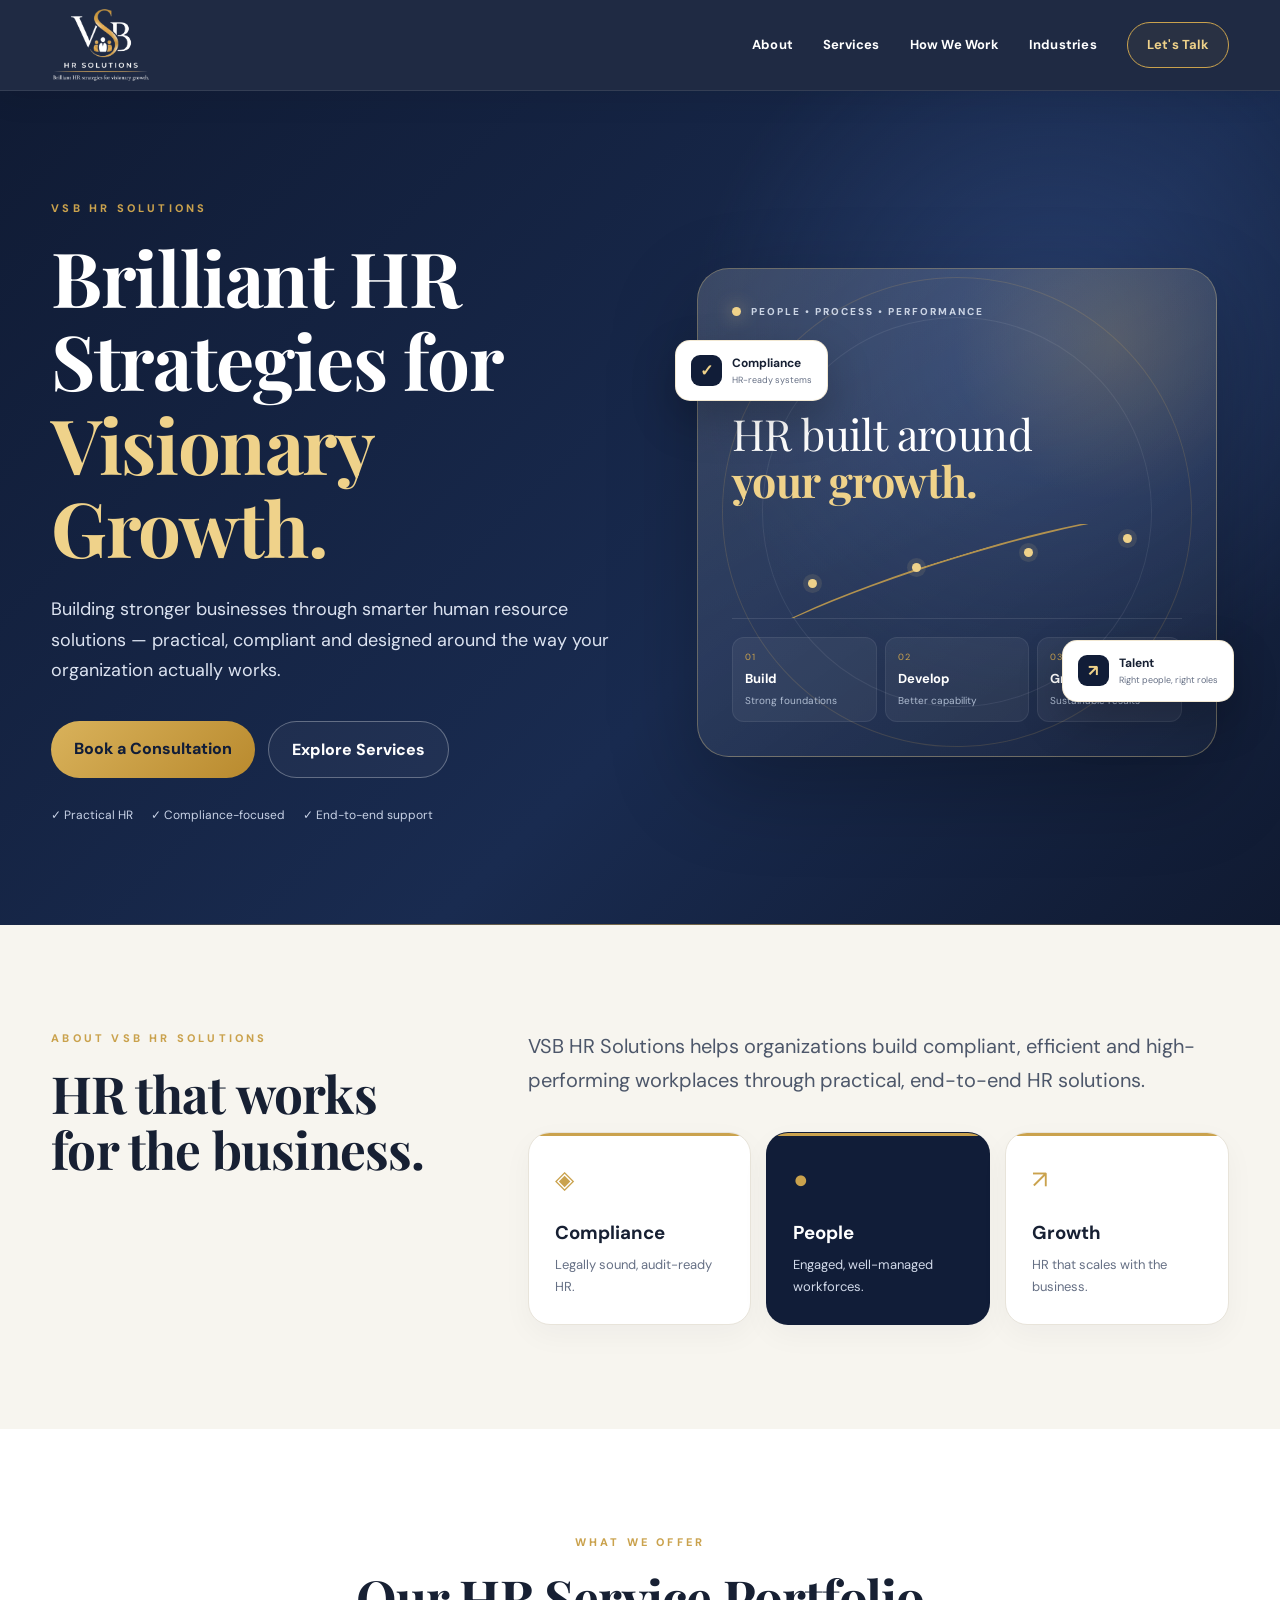
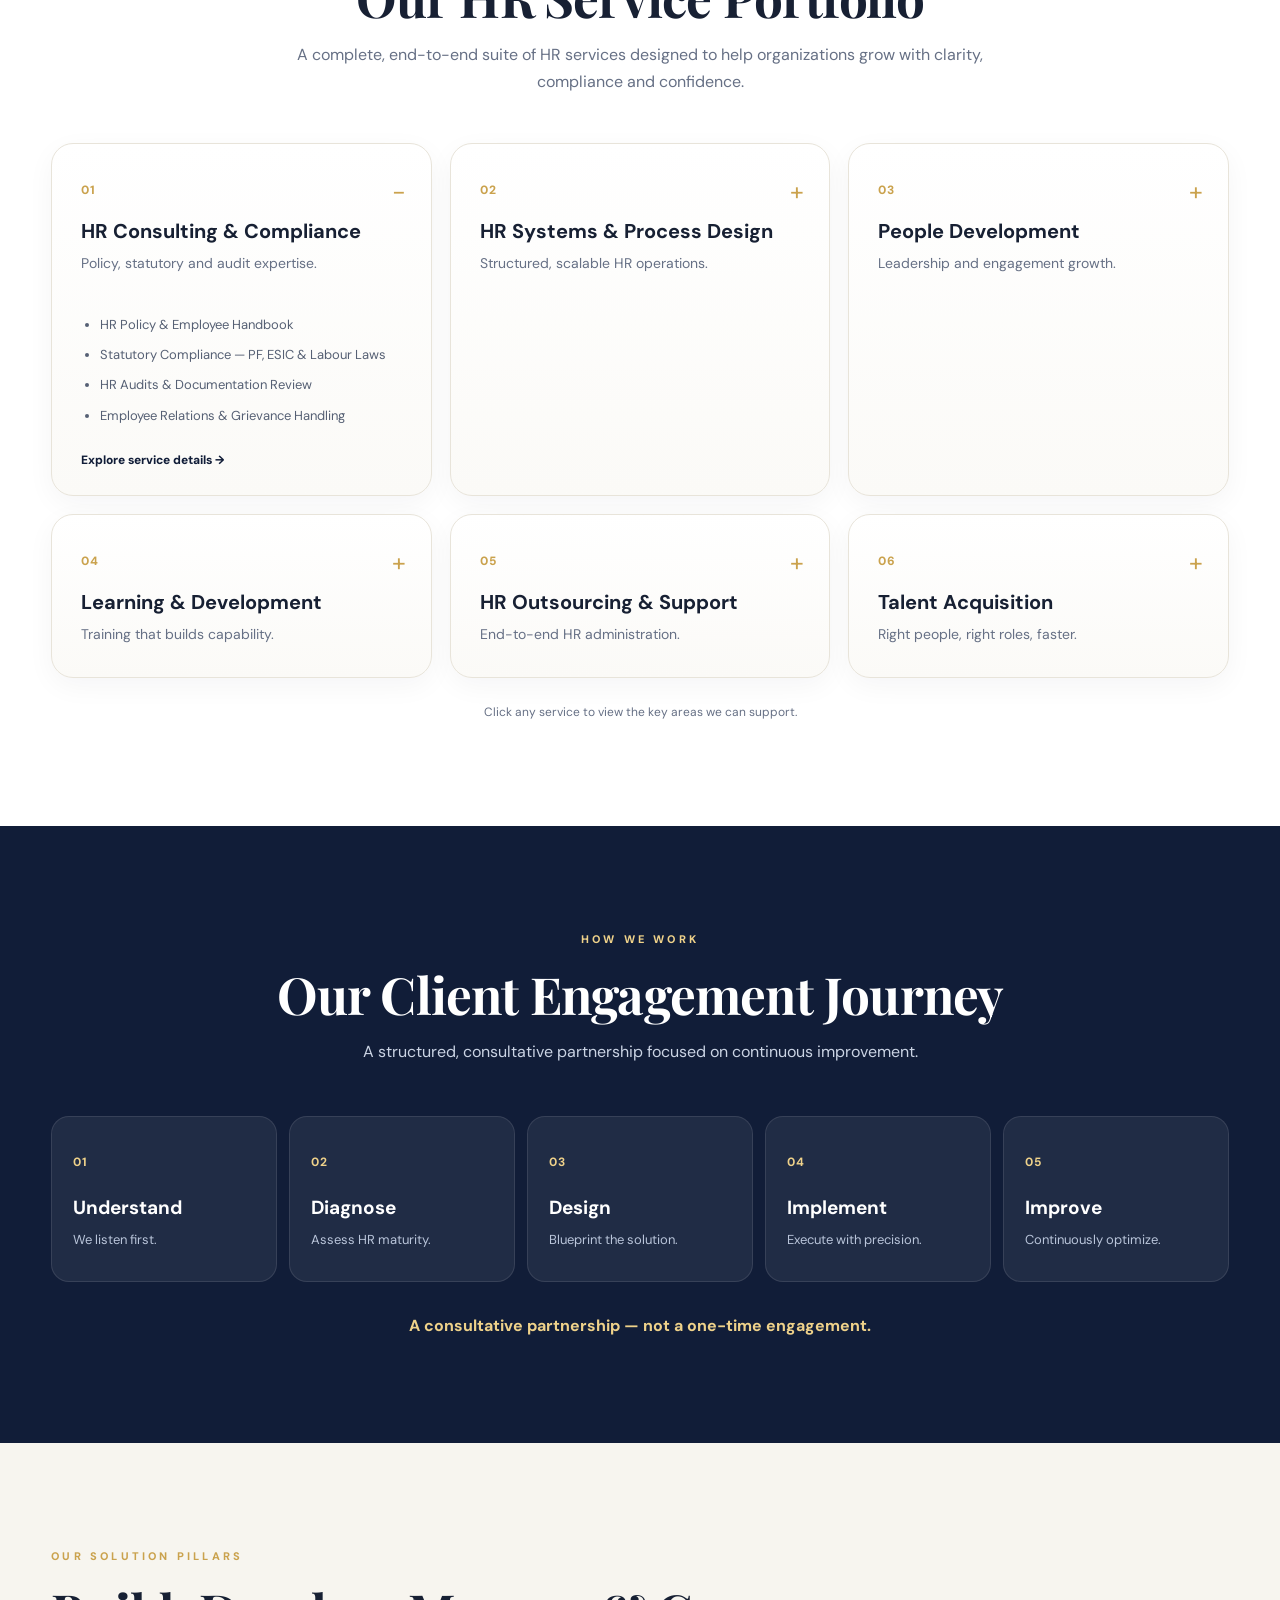
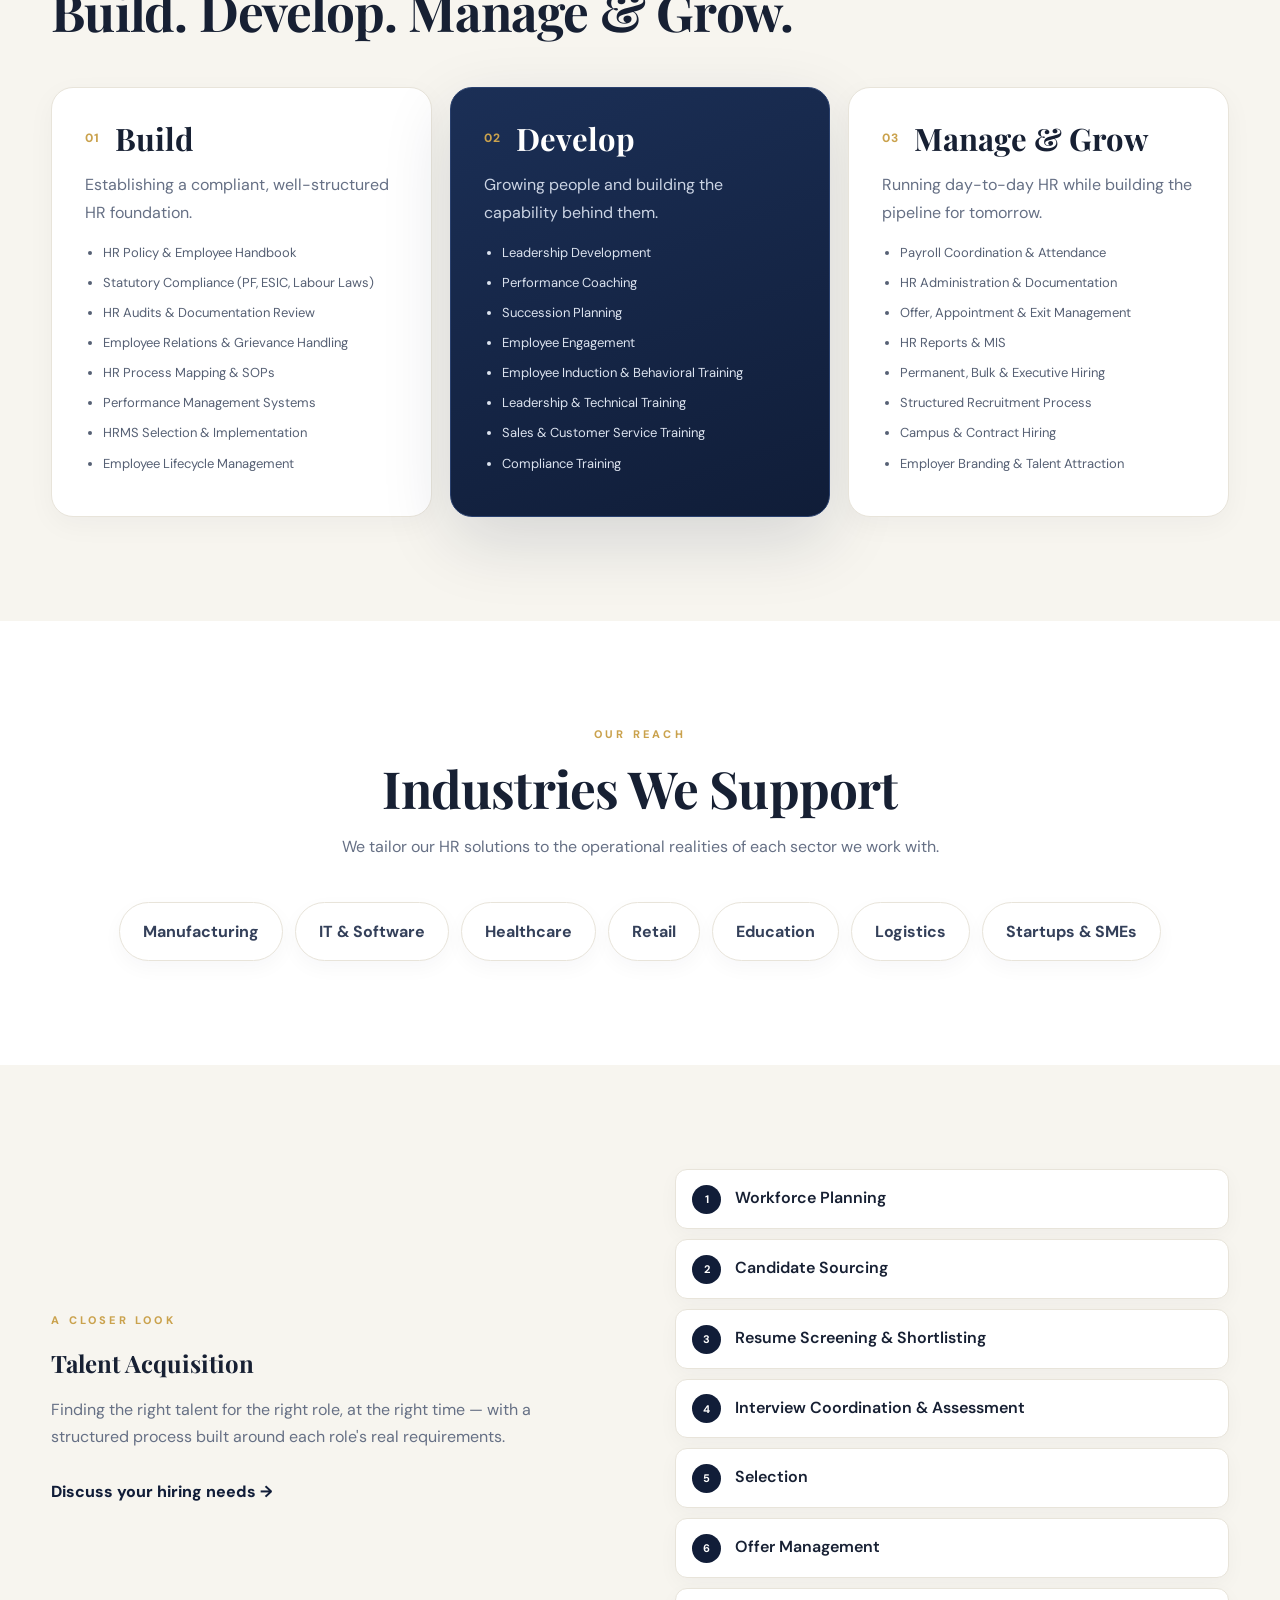
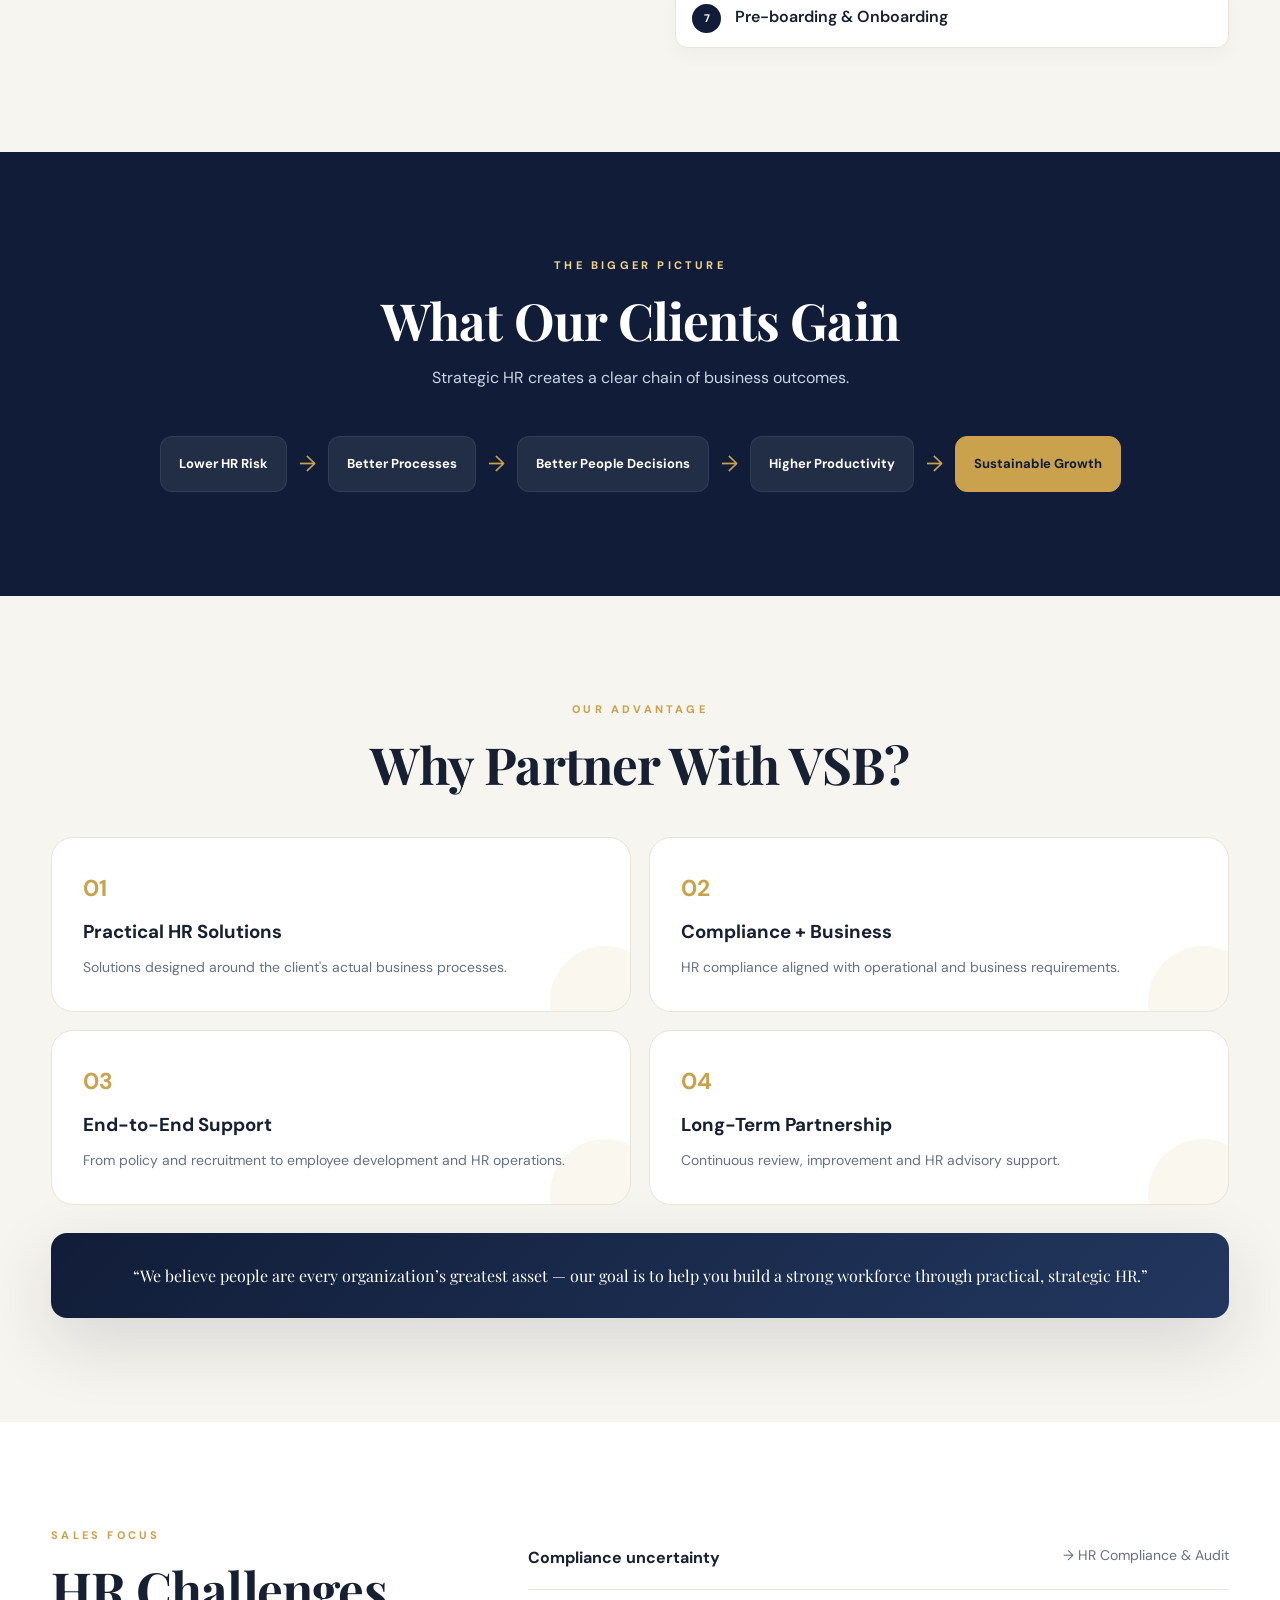
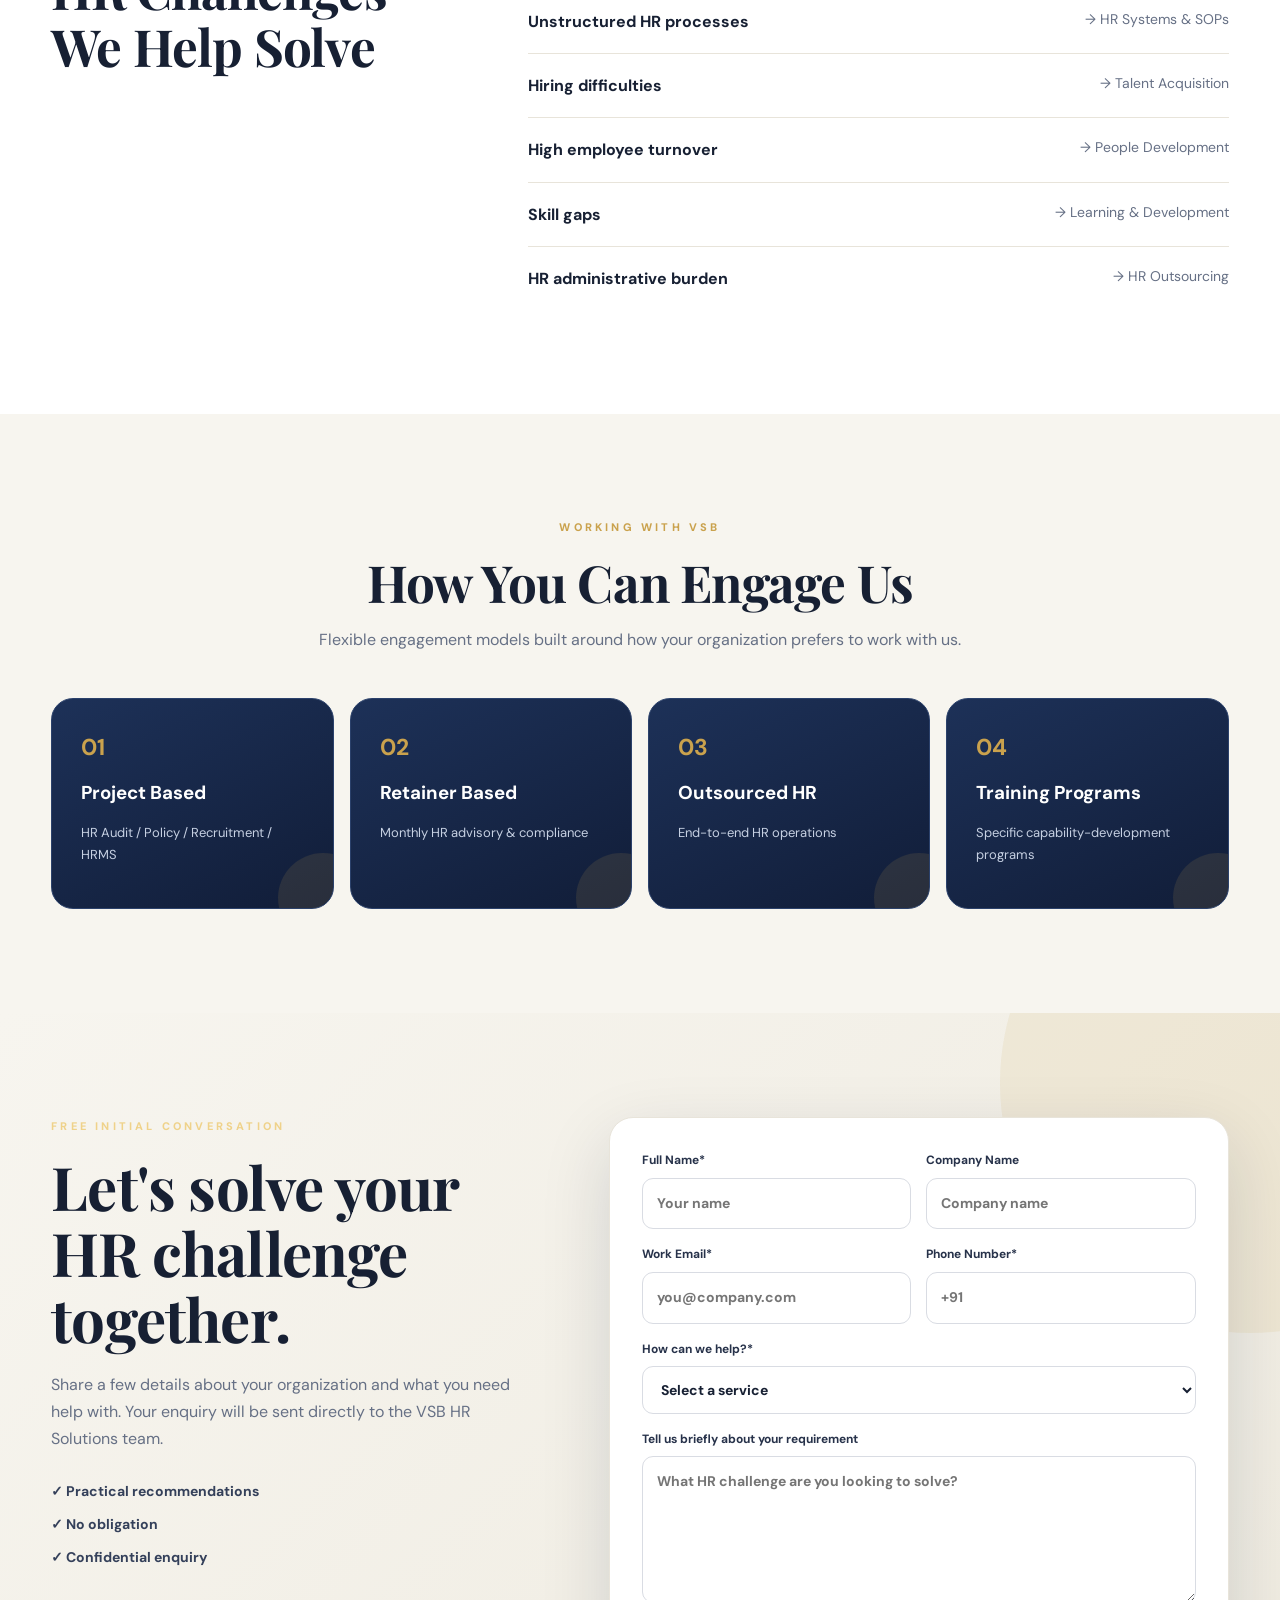
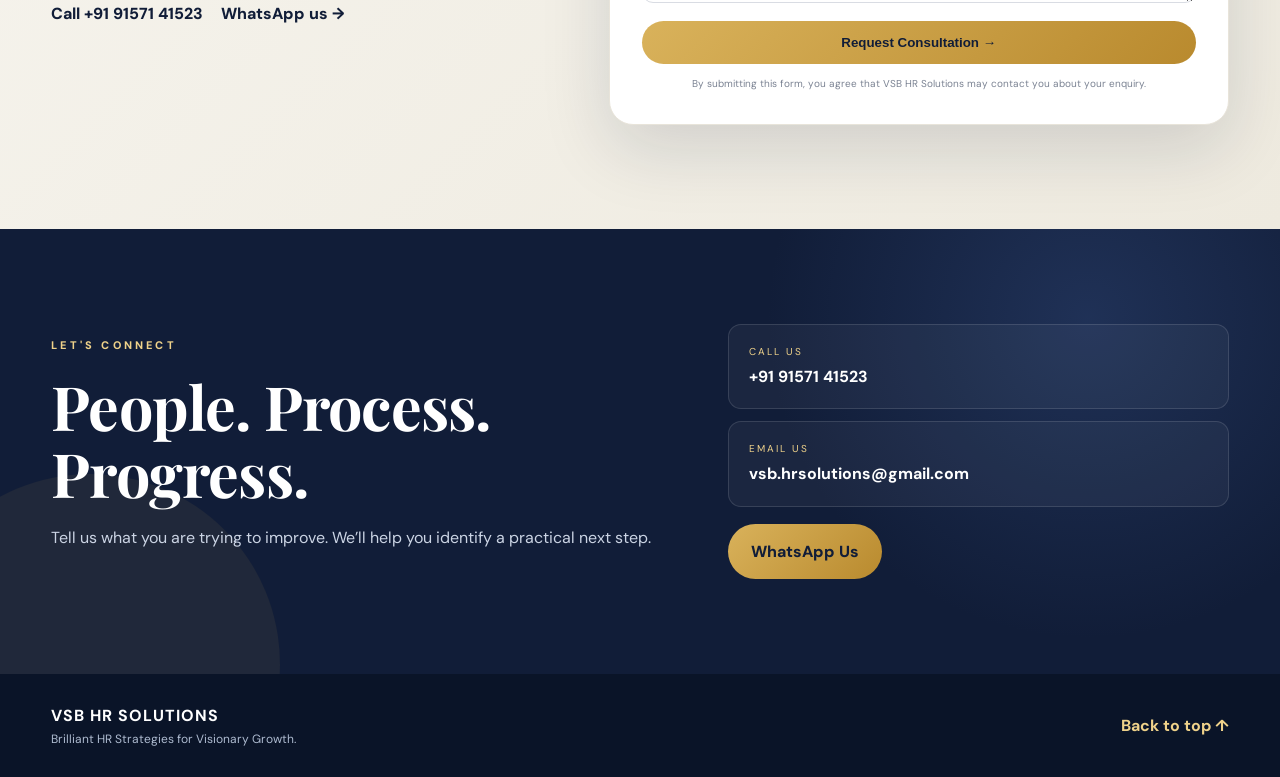
==== commit 7ce5feef: "Link homepage service cards to dedicated pages" ====
--- a/index.html
+++ b/index.html
@@ -16,6 +16,60 @@
   "url": "https://www.vsbhrsolutions.com/",
   "logo": "https://www.vsbhrsolutions.com/assets/vsb-logo1.svg",
   "description": "VSB HR Solutions provides practical, strategic and end-to-end HR consulting, compliance, talent acquisition, people development, learning and development, and HR outsourcing solutions.",
+  "hasOfferCatalog": {
+    "@type": "OfferCatalog",
+    "name": "HR Services",
+    "itemListElement": [
+      {
+        "@type": "Offer",
+        "itemOffered": {
+          "@type": "Service",
+          "name": "HR Consulting & Compliance",
+          "description": "HR policies, employee handbooks, statutory compliance, HR audits, documentation review and employee relations."
+        }
+      },
+      {
+        "@type": "Offer",
+        "itemOffered": {
+          "@type": "Service",
+          "name": "HR Systems & Process Design",
+          "description": "HR process mapping, standard operating procedures, performance management systems, HRMS selection and employee lifecycle management."
+        }
+      },
+      {
+        "@type": "Offer",
+        "itemOffered": {
+          "@type": "Service",
+          "name": "People Development",
+          "description": "Leadership development, performance coaching, succession planning and employee engagement."
+        }
+      },
+      {
+        "@type": "Offer",
+        "itemOffered": {
+          "@type": "Service",
+          "name": "Learning & Development",
+          "description": "Employee induction, behavioral, leadership, technical, sales, customer service and compliance training."
+        }
+      },
+      {
+        "@type": "Offer",
+        "itemOffered": {
+          "@type": "Service",
+          "name": "HR Outsourcing & Support",
+          "description": "Payroll coordination, attendance, HR administration, employee documentation, offer and exit management, and HR reporting."
+        }
+      },
+      {
+        "@type": "Offer",
+        "itemOffered": {
+          "@type": "Service",
+          "name": "Talent Acquisition",
+          "description": "Permanent, bulk, executive, campus and contract hiring, structured recruitment and employer branding."
+        }
+      }
+    ]
+  },
   "telephone": "+91 91571 41523",
   "email": "vsb.hrsolutions@gmail.com",
   "contactPoint": {
@@ -30,7 +84,7 @@
 <main id="top">
 <section class="hero"><div class="hero-glow hero-glow-one"></div><div class="hero-glow hero-glow-two"></div><div class="container hero-grid"><div class="hero-copy reveal"><p class="eyebrow">VSB HR SOLUTIONS</p><h1>Brilliant HR Strategies for <span>Visionary Growth.</span></h1><p class="hero-text">Building stronger businesses through smarter human resource solutions — practical, compliant and designed around the way your organization actually works.</p><div class="hero-actions"><a class="btn btn-gold" href="#consultation">Book a Consultation</a><a class="btn btn-outline" href="#services">Explore Services</a></div><div class="hero-trust"><span>✓ Practical HR</span><span>✓ Compliance-focused</span><span>✓ End-to-end support</span></div></div><div class="hero-visual reveal" aria-label="VSB HR solutions visual"><div class="visual-orbit orbit-one"></div><div class="visual-orbit orbit-two"></div><div class="visual-panel"><div class="visual-top"><span class="visual-dot"></span><span class="visual-label">PEOPLE • PROCESS • PERFORMANCE</span></div><div class="visual-heading">HR built around <strong>your growth.</strong></div><div class="visual-chart"><div class="chart-line"></div><span class="chart-point p1"></span><span class="chart-point p2"></span><span class="chart-point p3"></span><span class="chart-point p4"></span></div><div class="visual-metrics"><div><small>01</small><b>Build</b><span>Strong foundations</span></div><div><small>02</small><b>Develop</b><span>Better capability</span></div><div><small>03</small><b>Grow</b><span>Sustainable results</span></div></div></div><div class="float-card float-a"><span>✓</span><div><b>Compliance</b><small>HR-ready systems</small></div></div><div class="float-card float-b"><span>↗</span><div><b>Talent</b><small>Right people, right roles</small></div></div></div></div></section>
 <section id="about" class="section light"><div class="container two-col"><div class="section-heading reveal"><p class="eyebrow">ABOUT VSB HR SOLUTIONS</p><h2>HR that works for the business.</h2></div><div class="reveal"><p class="lead">VSB HR Solutions helps organizations build compliant, efficient and high-performing workplaces through practical, end-to-end HR solutions.</p><div class="value-grid"><article><div class="icon">◈</div><h3>Compliance</h3><p>Legally sound, audit-ready HR.</p></article><article class="featured"><div class="icon">●</div><h3>People</h3><p>Engaged, well-managed workforces.</p></article><article><div class="icon">↗</div><h3>Growth</h3><p>HR that scales with the business.</p></article></div></div></div></section>
-<section id="services" class="section"><div class="container"><div class="section-heading center reveal"><p class="eyebrow">WHAT WE OFFER</p><h2>Our HR Service Portfolio</h2><p>A complete, end-to-end suite of HR services designed to help organizations grow with clarity, compliance and confidence.</p></div><div class="service-grid"><details class="service-card reveal" open><summary><span>01</span><h3>HR Consulting & Compliance</h3><p>Policy, statutory and audit expertise.</p></summary><ul><li>HR Policy & Employee Handbook</li><li>Statutory Compliance — PF, ESIC & Labour Laws</li><li>HR Audits & Documentation Review</li><li>Employee Relations & Grievance Handling</li></ul><a href="#consultation" class="service-link">Discuss this service →</a></details><details class="service-card reveal"><summary><span>02</span><h3>HR Systems & Process Design</h3><p>Structured, scalable HR operations.</p></summary><ul><li>HR Process Mapping & SOPs</li><li>Performance Management Systems</li><li>HRMS Selection & Implementation</li><li>Employee Lifecycle Management</li></ul><a href="#consultation" class="service-link">Discuss this service →</a></details><details class="service-card reveal"><summary><span>03</span><h3>People Development</h3><p>Leadership and engagement growth.</p></summary><ul><li>Leadership Development</li><li>Performance Coaching</li><li>Succession Planning</li><li>Employee Engagement</li></ul><a href="#consultation" class="service-link">Discuss this service →</a></details><details class="service-card reveal"><summary><span>04</span><h3>Learning & Development</h3><p>Training that builds capability.</p></summary><ul><li>Employee Induction & Behavioral Training</li><li>Leadership & Technical Training</li><li>Sales & Customer Service Training</li><li>Compliance Training</li></ul><a href="#consultation" class="service-link">Discuss this service →</a></details><details class="service-card reveal"><summary><span>05</span><h3>HR Outsourcing & Support</h3><p>End-to-end HR administration.</p></summary><ul><li>Payroll Coordination & Attendance</li><li>HR Administration & Documentation</li><li>Offer, Appointment & Exit Management</li><li>HR Reports & MIS</li></ul><a href="#consultation" class="service-link">Discuss this service →</a></details><details class="service-card reveal"><summary><span>06</span><h3>Talent Acquisition</h3><p>Right people, right roles, faster.</p></summary><ul><li>Permanent, Bulk & Executive Hiring</li><li>Structured Recruitment Process</li><li>Campus & Contract Hiring</li><li>Employer Branding & Talent Attraction</li></ul><a href="#consultation" class="service-link">Discuss this service →</a></details></div><p class="service-note">Click any service to view the key areas we can support.</p></div></section>
+<section id="services" class="section"><div class="container"><div class="section-heading center reveal"><p class="eyebrow">WHAT WE OFFER</p><h2>Our HR Service Portfolio</h2><p>A complete, end-to-end suite of HR services designed to help organizations grow with clarity, compliance and confidence.</p></div><div class="service-grid"><details class="service-card reveal" open><summary><span>01</span><h3>HR Consulting & Compliance</h3><p>Policy, statutory and audit expertise.</p></summary><ul><li>HR Policy & Employee Handbook</li><li>Statutory Compliance — PF, ESIC & Labour Laws</li><li>HR Audits & Documentation Review</li><li>Employee Relations & Grievance Handling</li></ul><a href="hr-consulting-compliance.html" class="service-link">Explore service details →</a></details><details class="service-card reveal"><summary><span>02</span><h3>HR Systems & Process Design</h3><p>Structured, scalable HR operations.</p></summary><ul><li>HR Process Mapping & SOPs</li><li>Performance Management Systems</li><li>HRMS Selection & Implementation</li><li>Employee Lifecycle Management</li></ul><a href="hr-systems-process-design.html" class="service-link">Explore service details →</a></details><details class="service-card reveal"><summary><span>03</span><h3>People Development</h3><p>Leadership and engagement growth.</p></summary><ul><li>Leadership Development</li><li>Performance Coaching</li><li>Succession Planning</li><li>Employee Engagement</li></ul><a href="people-development.html" class="service-link">Explore service details →</a></details><details class="service-card reveal"><summary><span>04</span><h3>Learning & Development</h3><p>Training that builds capability.</p></summary><ul><li>Employee Induction & Behavioral Training</li><li>Leadership & Technical Training</li><li>Sales & Customer Service Training</li><li>Compliance Training</li></ul><a href="learning-development.html" class="service-link">Explore service details →</a></details><details class="service-card reveal"><summary><span>05</span><h3>HR Outsourcing & Support</h3><p>End-to-end HR administration.</p></summary><ul><li>Payroll Coordination & Attendance</li><li>HR Administration & Documentation</li><li>Offer, Appointment & Exit Management</li><li>HR Reports & MIS</li></ul><a href="hr-outsourcing-support.html" class="service-link">Explore service details →</a></details><details class="service-card reveal"><summary><span>06</span><h3>Talent Acquisition</h3><p>Right people, right roles, faster.</p></summary><ul><li>Permanent, Bulk & Executive Hiring</li><li>Structured Recruitment Process</li><li>Campus & Contract Hiring</li><li>Employer Branding & Talent Attraction</li></ul><a href="talent-acquisition.html" class="service-link">Explore service details →</a></details></div><p class="service-note">Click any service to view the key areas we can support.</p></div></section>
 <section id="process" class="section navy"><div class="container"><div class="section-heading center light-text reveal"><p class="eyebrow gold">HOW WE WORK</p><h2>Our Client Engagement Journey</h2><p>A structured, consultative partnership focused on continuous improvement.</p></div><div class="process-grid"><div class="process-step reveal"><b>01</b><h3>Understand</h3><p>We listen first.</p></div><div class="process-step reveal"><b>02</b><h3>Diagnose</h3><p>Assess HR maturity.</p></div><div class="process-step reveal"><b>03</b><h3>Design</h3><p>Blueprint the solution.</p></div><div class="process-step reveal"><b>04</b><h3>Implement</h3><p>Execute with precision.</p></div><div class="process-step reveal"><b>05</b><h3>Improve</h3><p>Continuously optimize.</p></div></div><p class="process-note">A consultative partnership — not a one-time engagement.</p></div></section>
 <section class="section light"><div class="container"><div class="section-heading reveal"><p class="eyebrow">OUR SOLUTION PILLARS</p><h2>Build. Develop. Manage & Grow.</h2></div><div class="pillar-grid"><article class="pillar reveal"><div class="pillar-top"><span class="number">01</span><h3>Build</h3></div><p>Establishing a compliant, well-structured HR foundation.</p><ul><li>HR Policy & Employee Handbook</li><li>Statutory Compliance (PF, ESIC, Labour Laws)</li><li>HR Audits & Documentation Review</li><li>Employee Relations & Grievance Handling</li><li>HR Process Mapping & SOPs</li><li>Performance Management Systems</li><li>HRMS Selection & Implementation</li><li>Employee Lifecycle Management</li></ul></article><article class="pillar featured-pillar reveal"><div class="pillar-top"><span class="number">02</span><h3>Develop</h3></div><p>Growing people and building the capability behind them.</p><ul><li>Leadership Development</li><li>Performance Coaching</li><li>Succession Planning</li><li>Employee Engagement</li><li>Employee Induction & Behavioral Training</li><li>Leadership & Technical Training</li><li>Sales & Customer Service Training</li><li>Compliance Training</li></ul></article><article class="pillar reveal"><div class="pillar-top"><span class="number">03</span><h3>Manage & Grow</h3></div><p>Running day-to-day HR while building the pipeline for tomorrow.</p><ul><li>Payroll Coordination & Attendance</li><li>HR Administration & Documentation</li><li>Offer, Appointment & Exit Management</li><li>HR Reports & MIS</li><li>Permanent, Bulk & Executive Hiring</li><li>Structured Recruitment Process</li><li>Campus & Contract Hiring</li><li>Employer Branding & Talent Attraction</li></ul></article></div></div></section>
 <section id="industries" class="section"><div class="container"><div class="section-heading center reveal"><p class="eyebrow">OUR REACH</p><h2>Industries We Support</h2><p>We tailor our HR solutions to the operational realities of each sector we work with.</p></div><div class="industry-grid"><span>Manufacturing</span><span>IT & Software</span><span>Healthcare</span><span>Retail</span><span>Education</span><span>Logistics</span><span>Startups & SMEs</span></div></div></section>
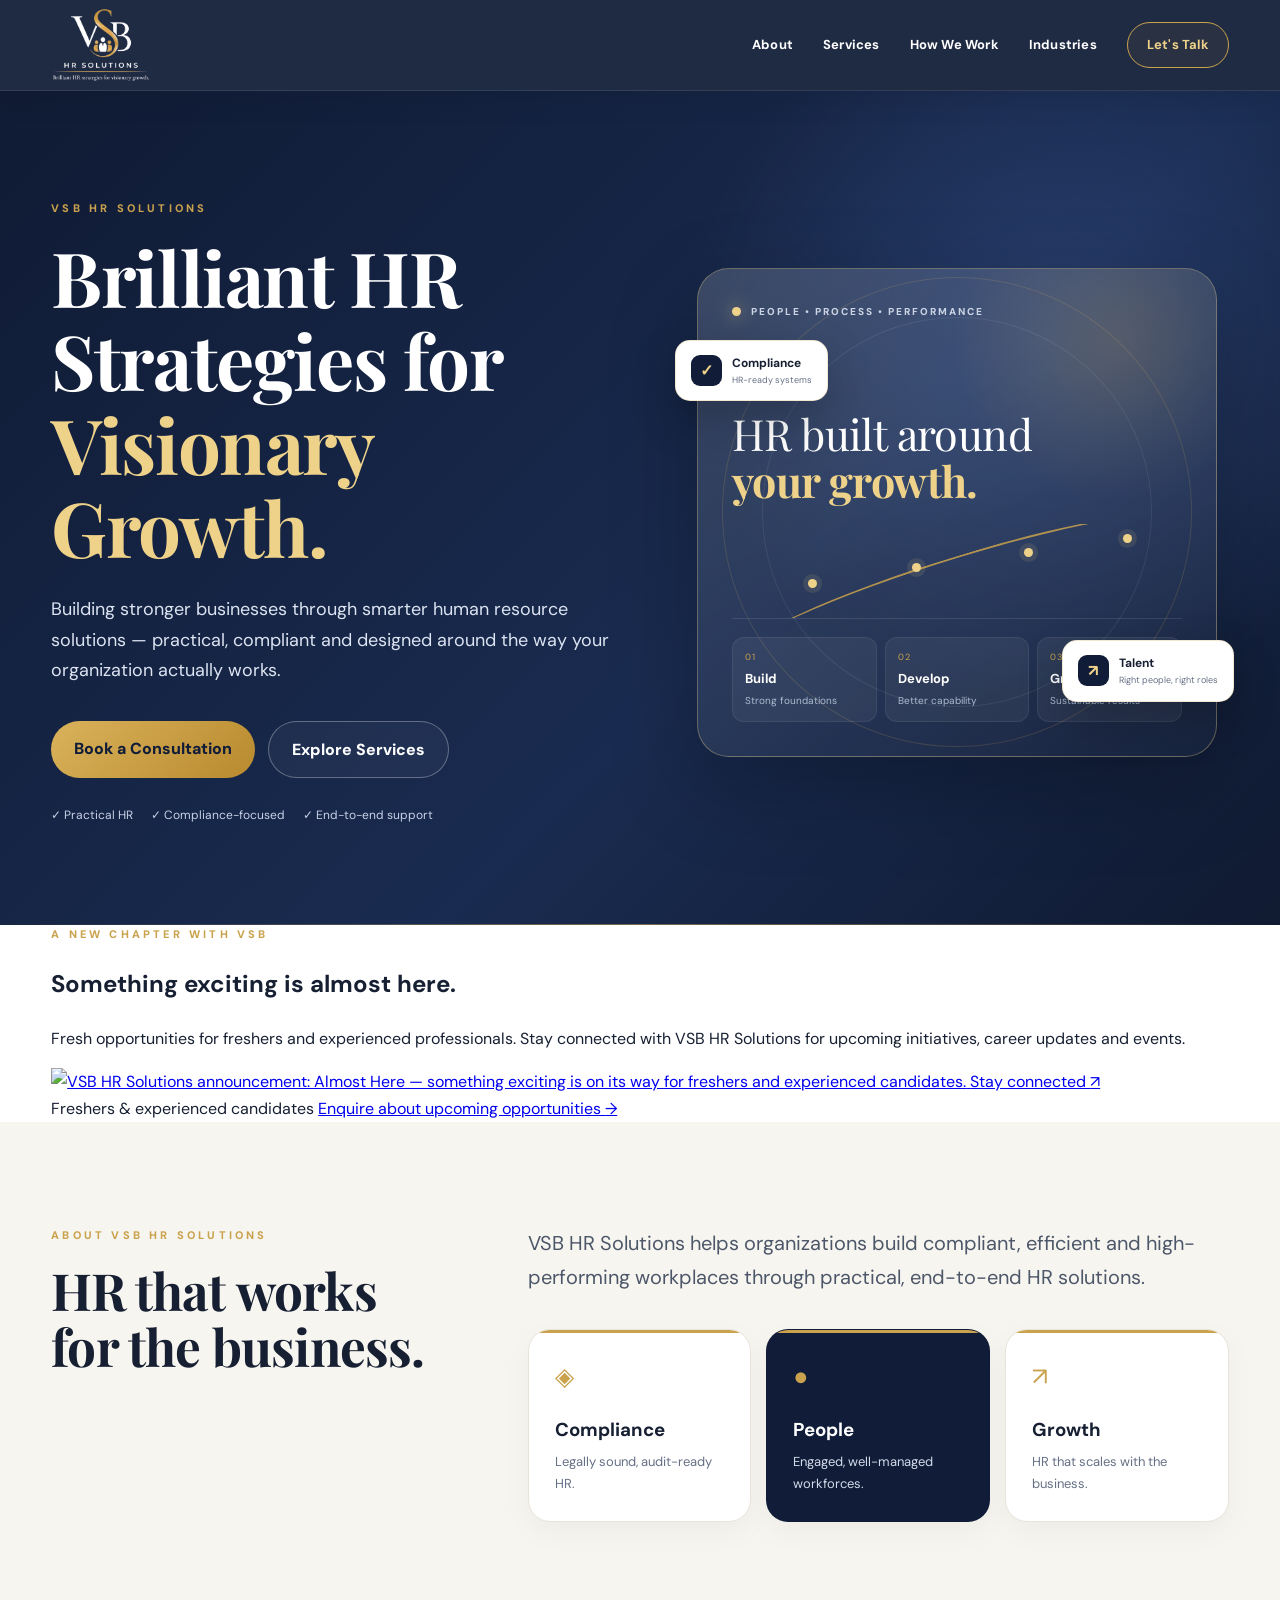
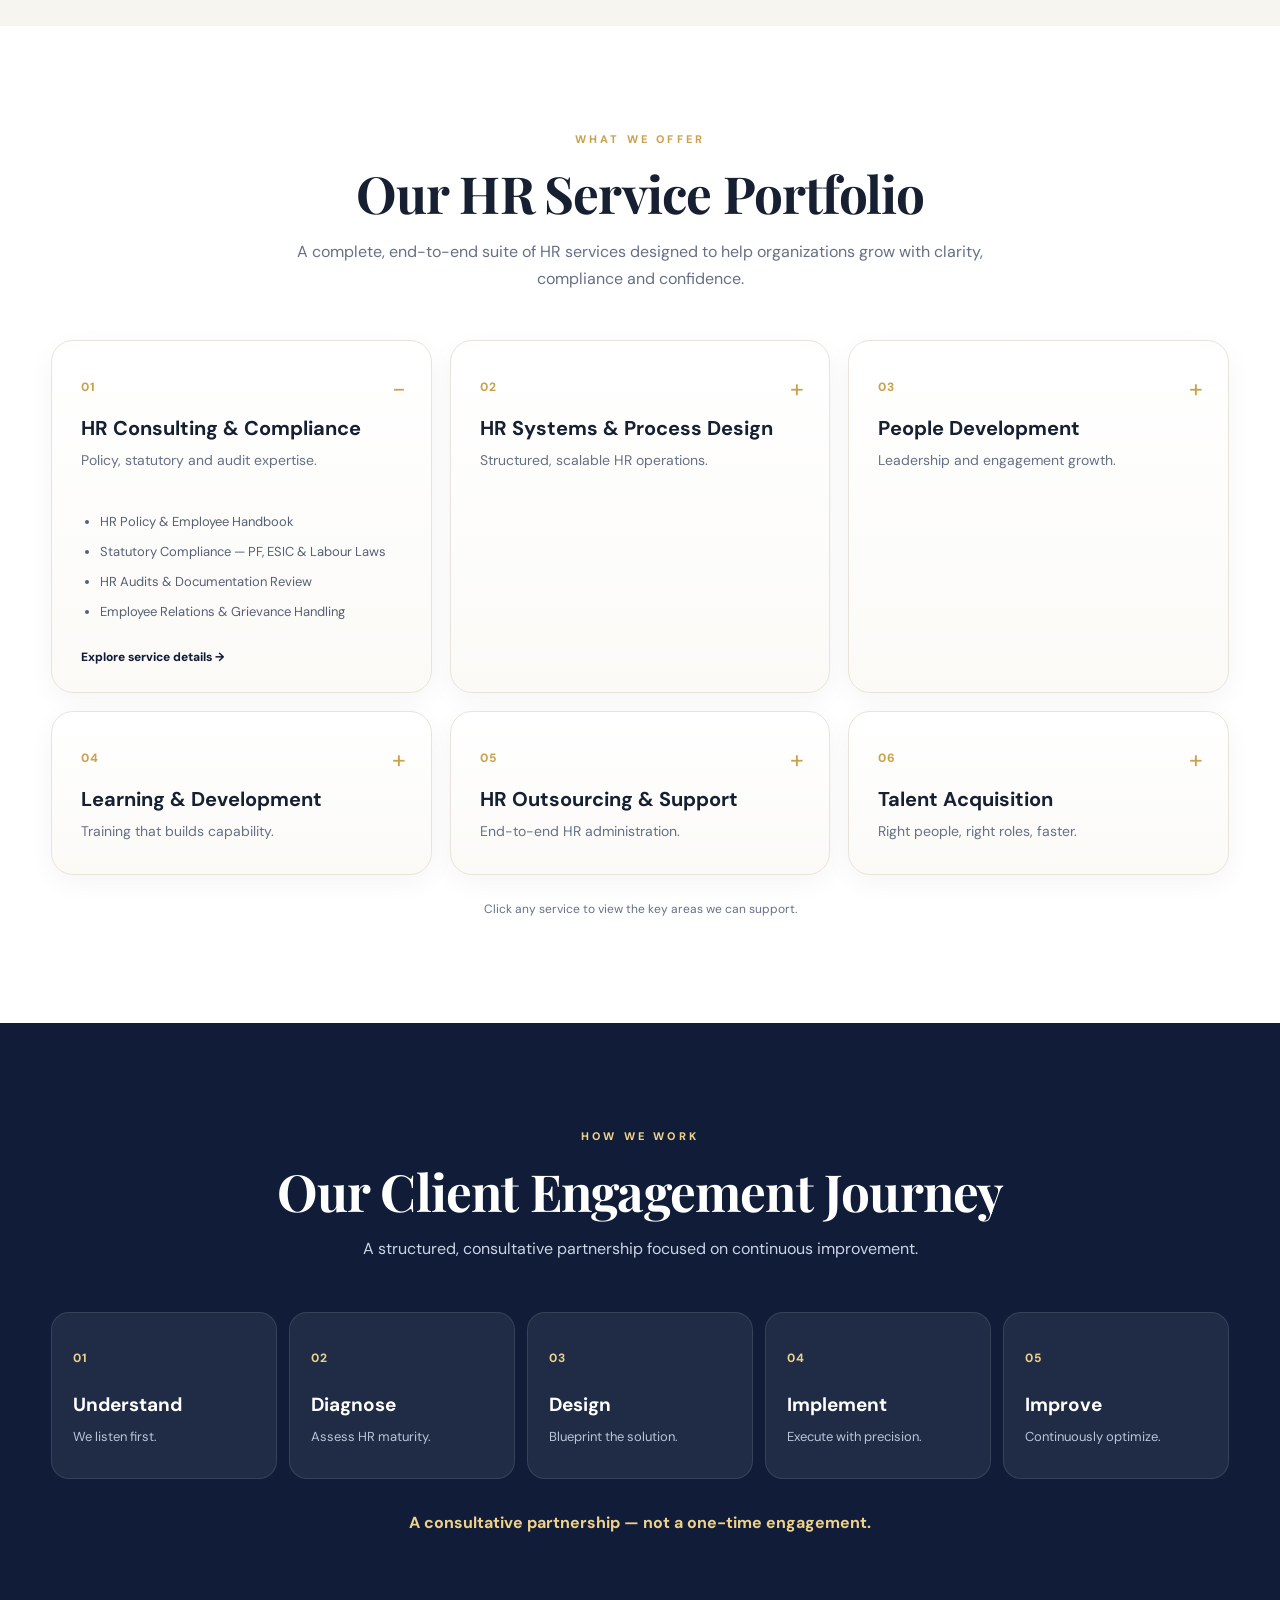
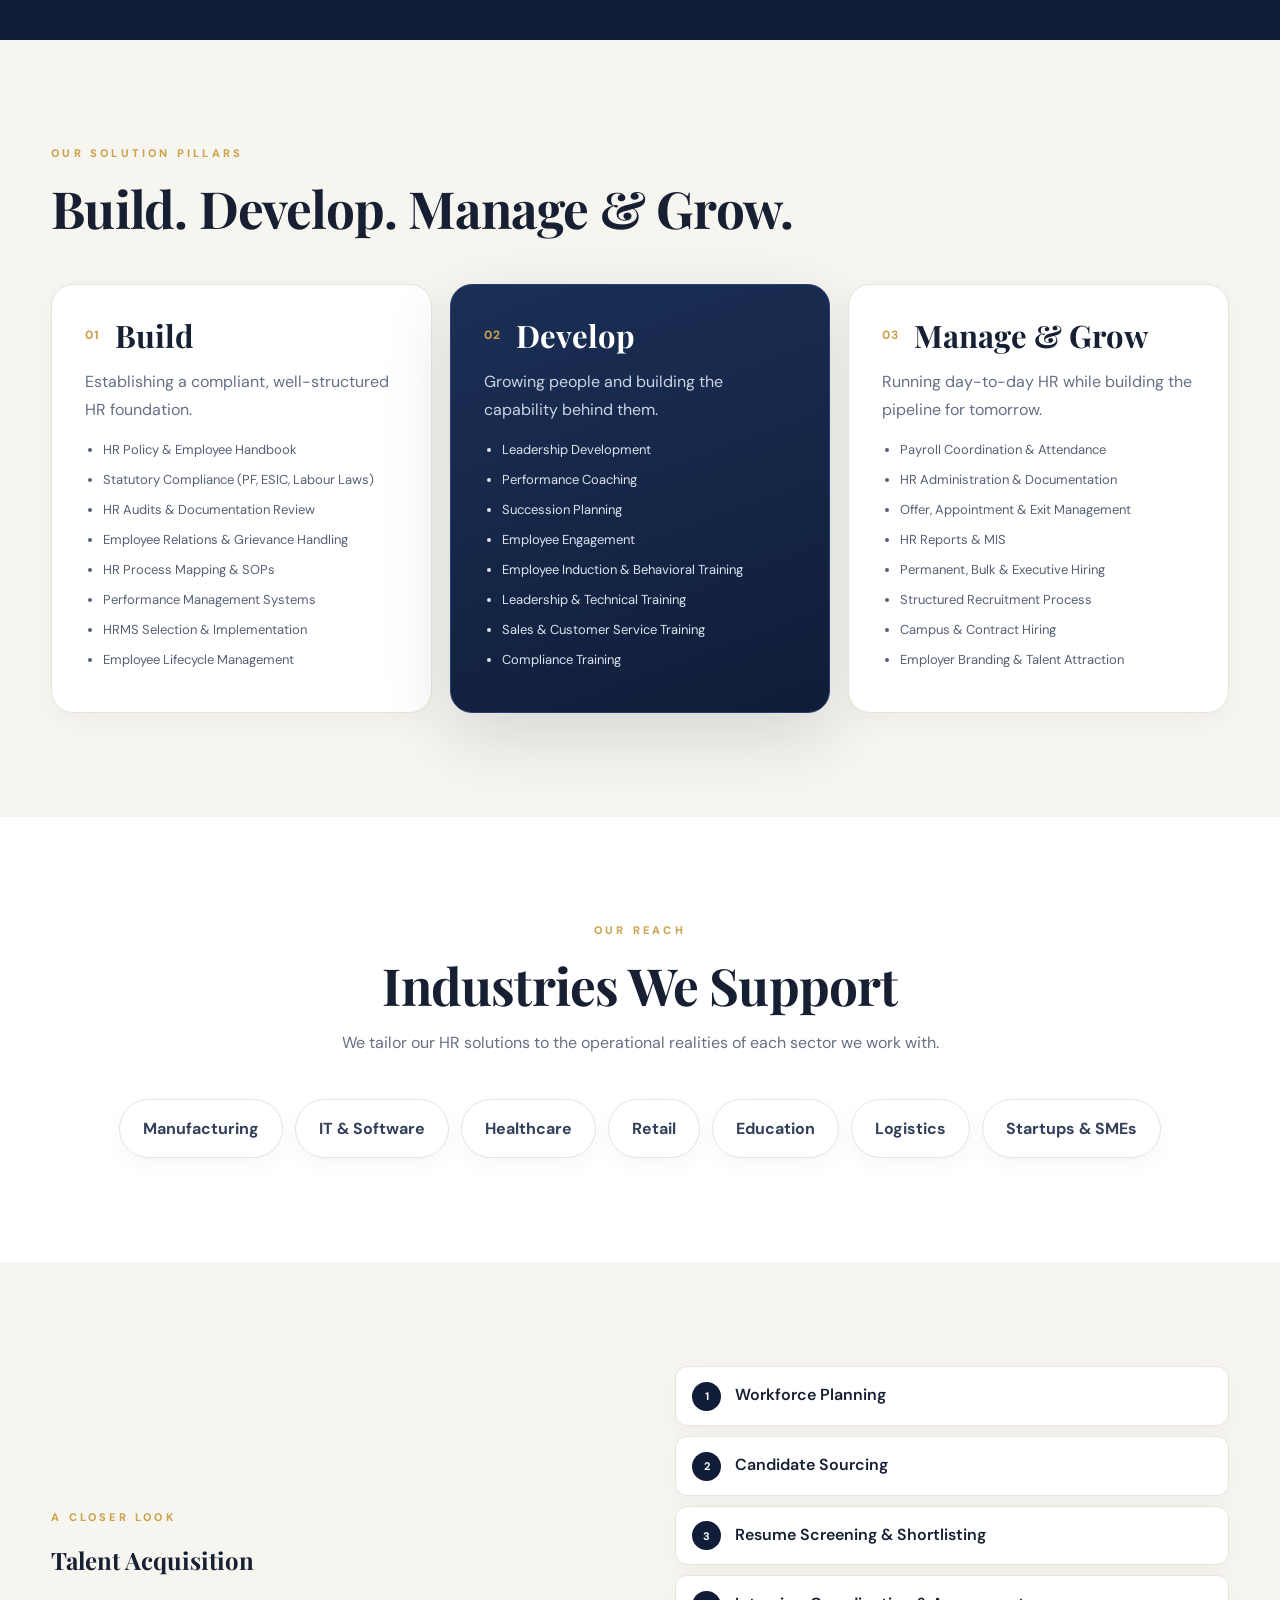
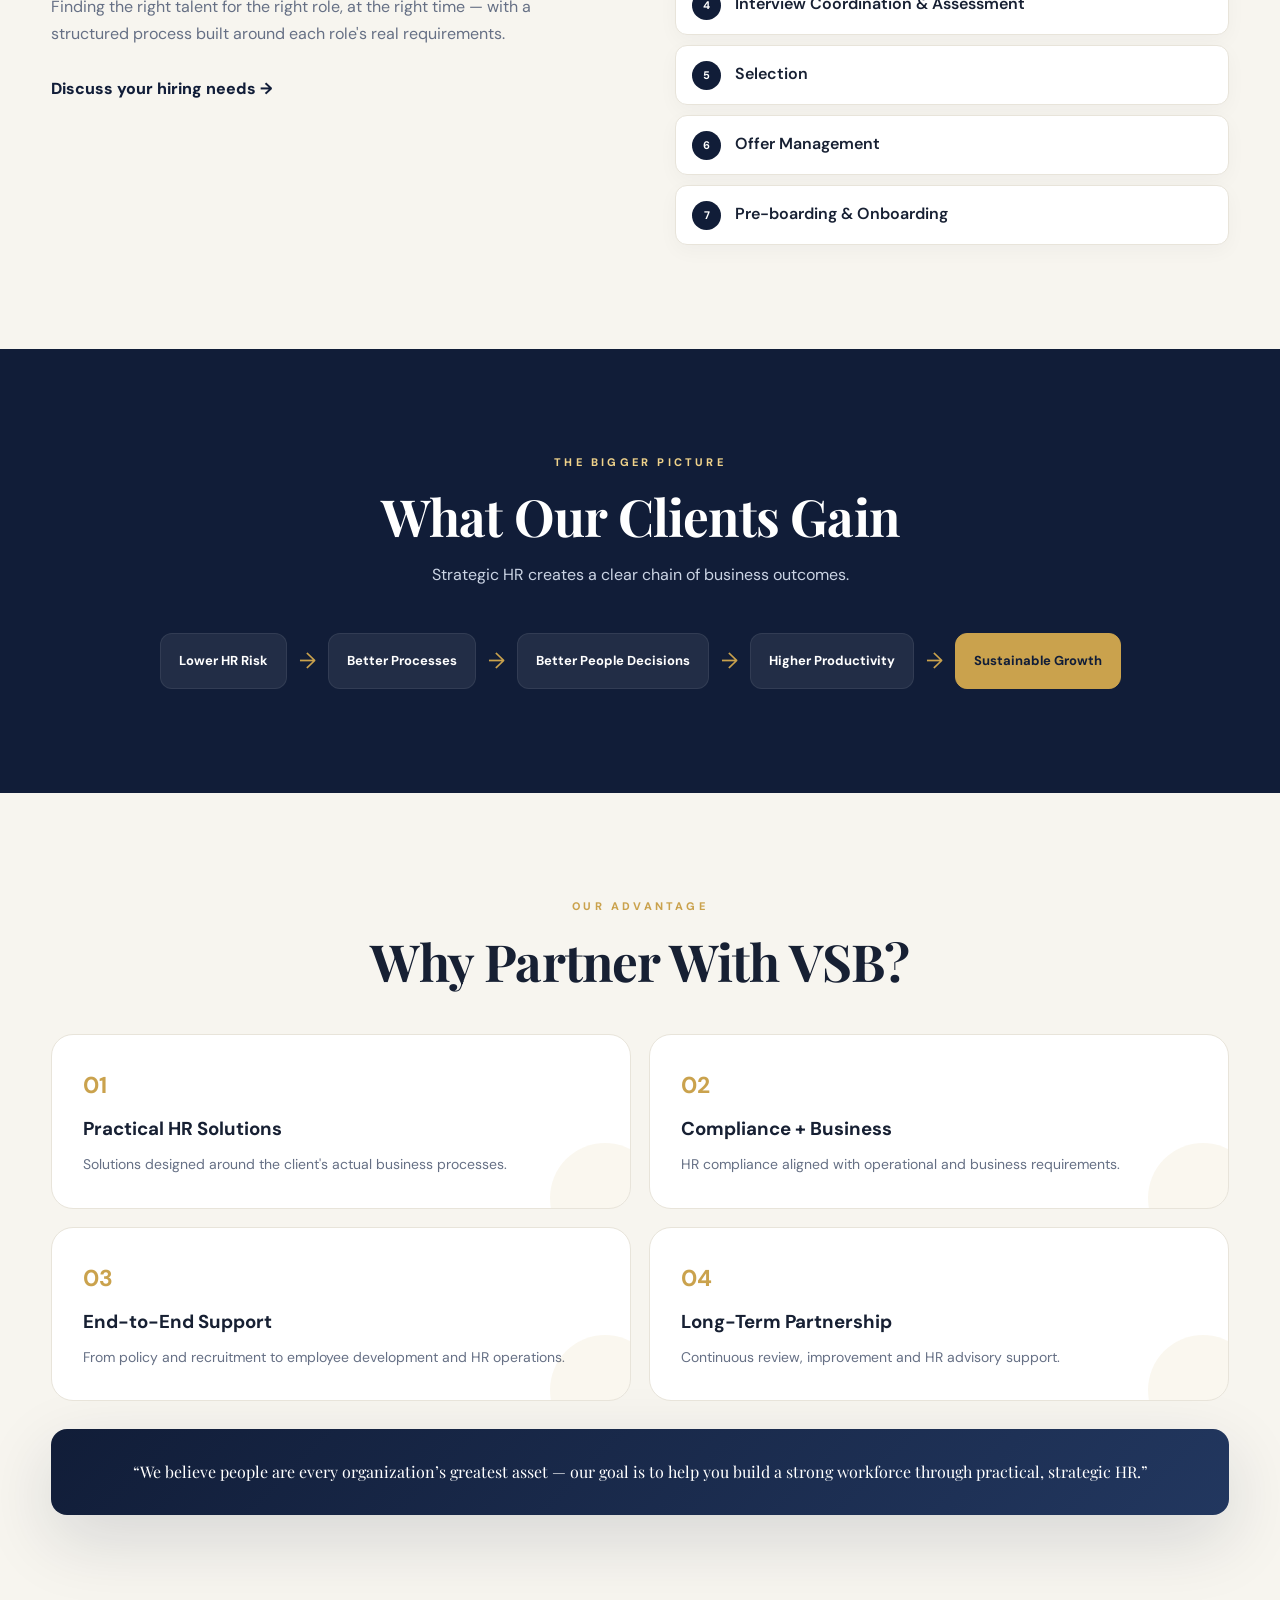
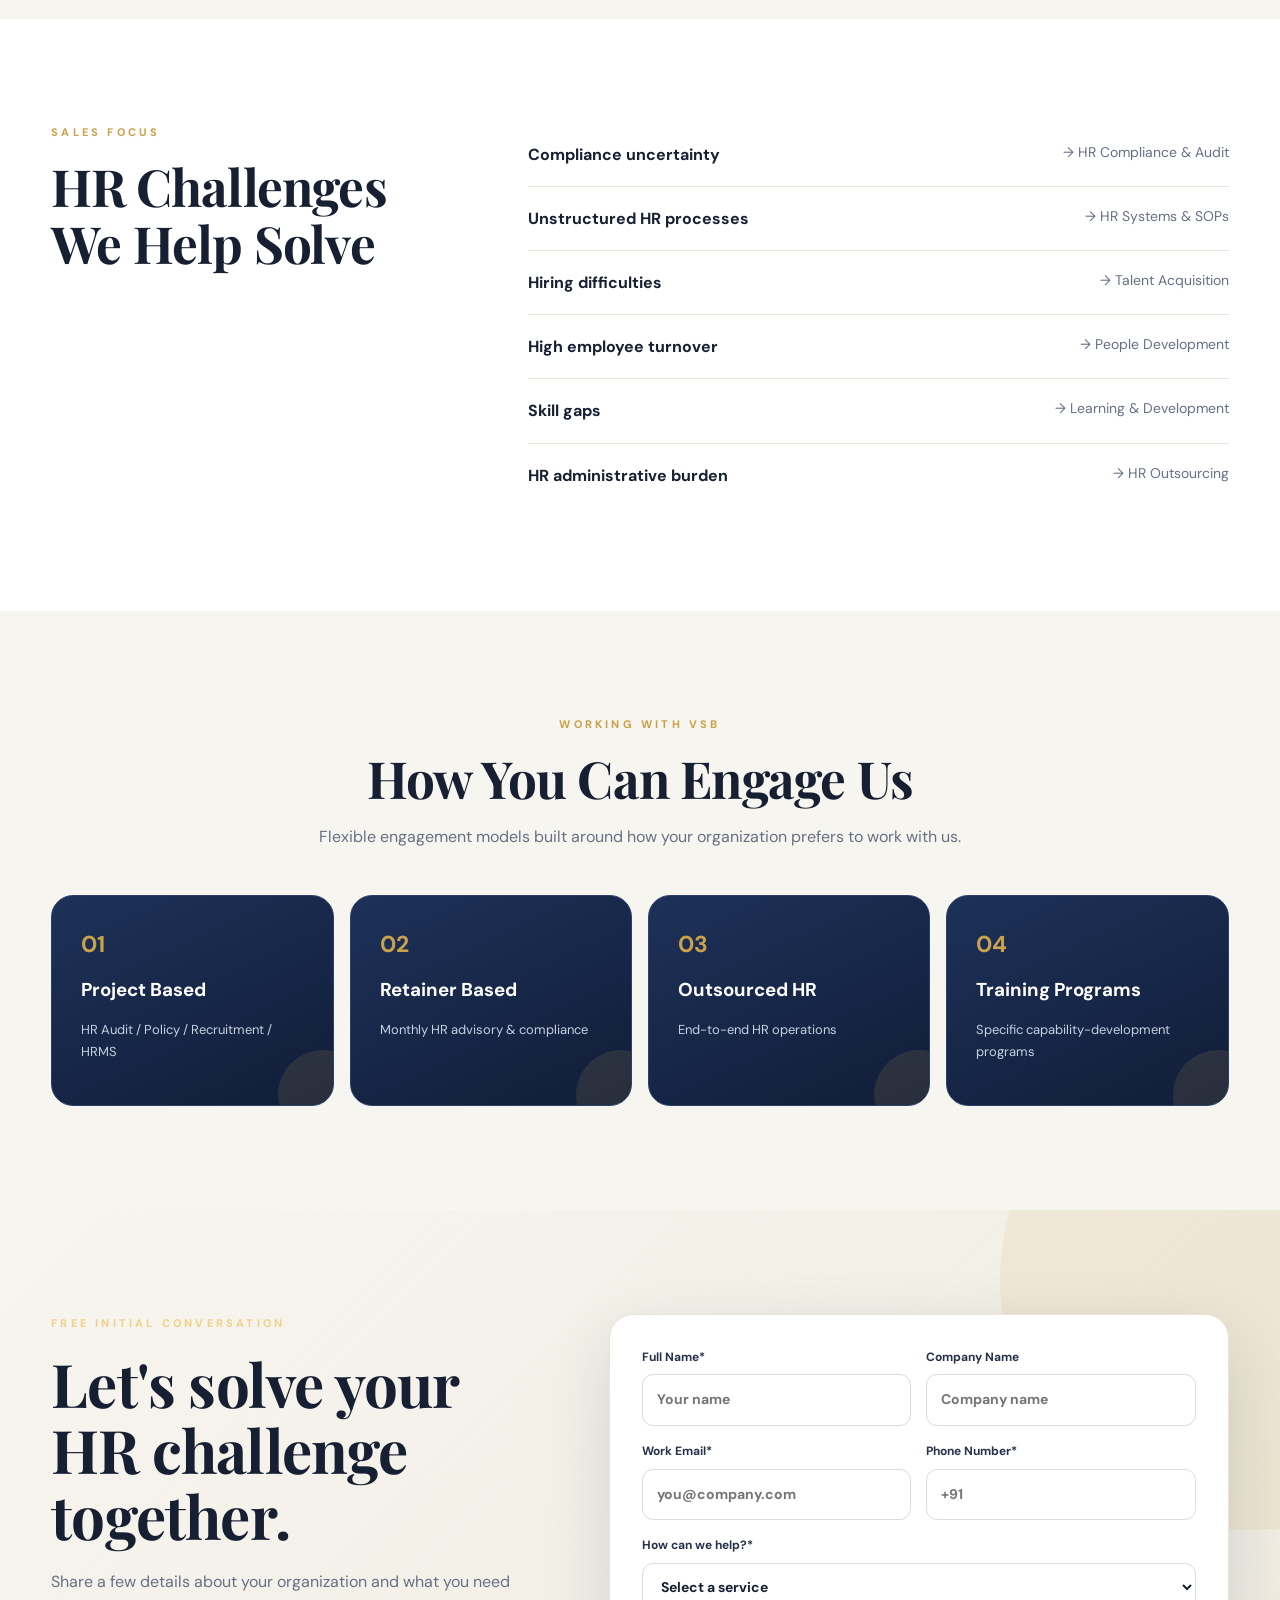
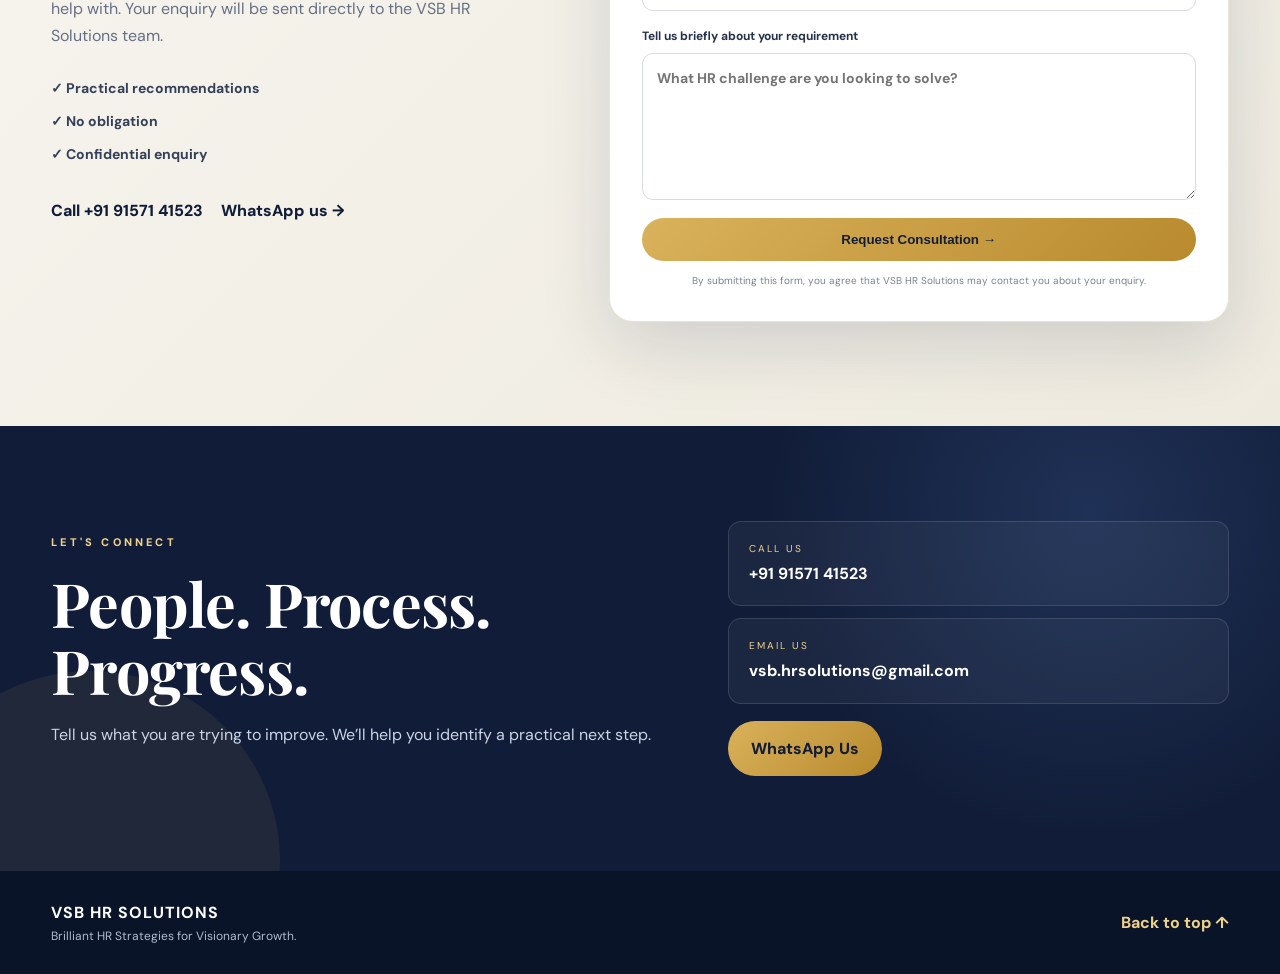
==== commit 2c736cd8: "Add featured upcoming venture section to homepage" ====
--- a/index.html
+++ b/index.html
@@ -83,6 +83,23 @@
 <header class="site-header"><nav class="nav container"><a class="brand" href="#top"><img src="assets/vsb-logo.png" alt="VSB HR Solutions logo" width="108" height="82" fetchpriority="high"></a><button class="menu-toggle" aria-label="Open menu" aria-expanded="false">☰</button><div class="nav-links"><a href="#about">About</a><a href="#services">Services</a><a href="#process">How We Work</a><a href="#industries">Industries</a><a href="#contact" class="nav-cta">Let's Talk</a></div></nav></header>
 <main id="top">
 <section class="hero"><div class="hero-glow hero-glow-one"></div><div class="hero-glow hero-glow-two"></div><div class="container hero-grid"><div class="hero-copy reveal"><p class="eyebrow">VSB HR SOLUTIONS</p><h1>Brilliant HR Strategies for <span>Visionary Growth.</span></h1><p class="hero-text">Building stronger businesses through smarter human resource solutions — practical, compliant and designed around the way your organization actually works.</p><div class="hero-actions"><a class="btn btn-gold" href="#consultation">Book a Consultation</a><a class="btn btn-outline" href="#services">Explore Services</a></div><div class="hero-trust"><span>✓ Practical HR</span><span>✓ Compliance-focused</span><span>✓ End-to-end support</span></div></div><div class="hero-visual reveal" aria-label="VSB HR solutions visual"><div class="visual-orbit orbit-one"></div><div class="visual-orbit orbit-two"></div><div class="visual-panel"><div class="visual-top"><span class="visual-dot"></span><span class="visual-label">PEOPLE • PROCESS • PERFORMANCE</span></div><div class="visual-heading">HR built around <strong>your growth.</strong></div><div class="visual-chart"><div class="chart-line"></div><span class="chart-point p1"></span><span class="chart-point p2"></span><span class="chart-point p3"></span><span class="chart-point p4"></span></div><div class="visual-metrics"><div><small>01</small><b>Build</b><span>Strong foundations</span></div><div><small>02</small><b>Develop</b><span>Better capability</span></div><div><small>03</small><b>Grow</b><span>Sustainable results</span></div></div></div><div class="float-card float-a"><span>✓</span><div><b>Compliance</b><small>HR-ready systems</small></div></div><div class="float-card float-b"><span>↗</span><div><b>Talent</b><small>Right people, right roles</small></div></div></div></div></section>
+<section id="upcoming" class="upcoming-section" aria-labelledby="upcoming-title">
+  <div class="container">
+    <div class="upcoming-heading reveal">
+      <p class="eyebrow">A NEW CHAPTER WITH VSB</p>
+      <h2 id="upcoming-title">Something exciting is <span>almost here.</span></h2>
+      <p>Fresh opportunities for freshers and experienced professionals. Stay connected with VSB HR Solutions for upcoming initiatives, career updates and events.</p>
+    </div>
+    <a class="upcoming-poster reveal" href="#contact" aria-label="Contact VSB HR Solutions about upcoming opportunities">
+      <img src="assets/vsb-upcoming-venture.png" alt="VSB HR Solutions announcement: Almost Here — something exciting is on its way for freshers and experienced candidates." width="1100" height="1375" loading="lazy">
+      <span class="upcoming-poster-cta">Stay connected <span aria-hidden="true">↗</span></span>
+    </a>
+    <div class="upcoming-foot reveal">
+      <span><i aria-hidden="true"></i> Freshers &amp; experienced candidates</span>
+      <a href="#contact">Enquire about upcoming opportunities <span aria-hidden="true">→</span></a>
+    </div>
+  </div>
+</section>
 <section id="about" class="section light"><div class="container two-col"><div class="section-heading reveal"><p class="eyebrow">ABOUT VSB HR SOLUTIONS</p><h2>HR that works for the business.</h2></div><div class="reveal"><p class="lead">VSB HR Solutions helps organizations build compliant, efficient and high-performing workplaces through practical, end-to-end HR solutions.</p><div class="value-grid"><article><div class="icon">◈</div><h3>Compliance</h3><p>Legally sound, audit-ready HR.</p></article><article class="featured"><div class="icon">●</div><h3>People</h3><p>Engaged, well-managed workforces.</p></article><article><div class="icon">↗</div><h3>Growth</h3><p>HR that scales with the business.</p></article></div></div></div></section>
 <section id="services" class="section"><div class="container"><div class="section-heading center reveal"><p class="eyebrow">WHAT WE OFFER</p><h2>Our HR Service Portfolio</h2><p>A complete, end-to-end suite of HR services designed to help organizations grow with clarity, compliance and confidence.</p></div><div class="service-grid"><details class="service-card reveal" open><summary><span>01</span><h3>HR Consulting & Compliance</h3><p>Policy, statutory and audit expertise.</p></summary><ul><li>HR Policy & Employee Handbook</li><li>Statutory Compliance — PF, ESIC & Labour Laws</li><li>HR Audits & Documentation Review</li><li>Employee Relations & Grievance Handling</li></ul><a href="hr-consulting-compliance.html" class="service-link">Explore service details →</a></details><details class="service-card reveal"><summary><span>02</span><h3>HR Systems & Process Design</h3><p>Structured, scalable HR operations.</p></summary><ul><li>HR Process Mapping & SOPs</li><li>Performance Management Systems</li><li>HRMS Selection & Implementation</li><li>Employee Lifecycle Management</li></ul><a href="hr-systems-process-design.html" class="service-link">Explore service details →</a></details><details class="service-card reveal"><summary><span>03</span><h3>People Development</h3><p>Leadership and engagement growth.</p></summary><ul><li>Leadership Development</li><li>Performance Coaching</li><li>Succession Planning</li><li>Employee Engagement</li></ul><a href="people-development.html" class="service-link">Explore service details →</a></details><details class="service-card reveal"><summary><span>04</span><h3>Learning & Development</h3><p>Training that builds capability.</p></summary><ul><li>Employee Induction & Behavioral Training</li><li>Leadership & Technical Training</li><li>Sales & Customer Service Training</li><li>Compliance Training</li></ul><a href="learning-development.html" class="service-link">Explore service details →</a></details><details class="service-card reveal"><summary><span>05</span><h3>HR Outsourcing & Support</h3><p>End-to-end HR administration.</p></summary><ul><li>Payroll Coordination & Attendance</li><li>HR Administration & Documentation</li><li>Offer, Appointment & Exit Management</li><li>HR Reports & MIS</li></ul><a href="hr-outsourcing-support.html" class="service-link">Explore service details →</a></details><details class="service-card reveal"><summary><span>06</span><h3>Talent Acquisition</h3><p>Right people, right roles, faster.</p></summary><ul><li>Permanent, Bulk & Executive Hiring</li><li>Structured Recruitment Process</li><li>Campus & Contract Hiring</li><li>Employer Branding & Talent Attraction</li></ul><a href="talent-acquisition.html" class="service-link">Explore service details →</a></details></div><p class="service-note">Click any service to view the key areas we can support.</p></div></section>
 <section id="process" class="section navy"><div class="container"><div class="section-heading center light-text reveal"><p class="eyebrow gold">HOW WE WORK</p><h2>Our Client Engagement Journey</h2><p>A structured, consultative partnership focused on continuous improvement.</p></div><div class="process-grid"><div class="process-step reveal"><b>01</b><h3>Understand</h3><p>We listen first.</p></div><div class="process-step reveal"><b>02</b><h3>Diagnose</h3><p>Assess HR maturity.</p></div><div class="process-step reveal"><b>03</b><h3>Design</h3><p>Blueprint the solution.</p></div><div class="process-step reveal"><b>04</b><h3>Implement</h3><p>Execute with precision.</p></div><div class="process-step reveal"><b>05</b><h3>Improve</h3><p>Continuously optimize.</p></div></div><p class="process-note">A consultative partnership — not a one-time engagement.</p></div></section>
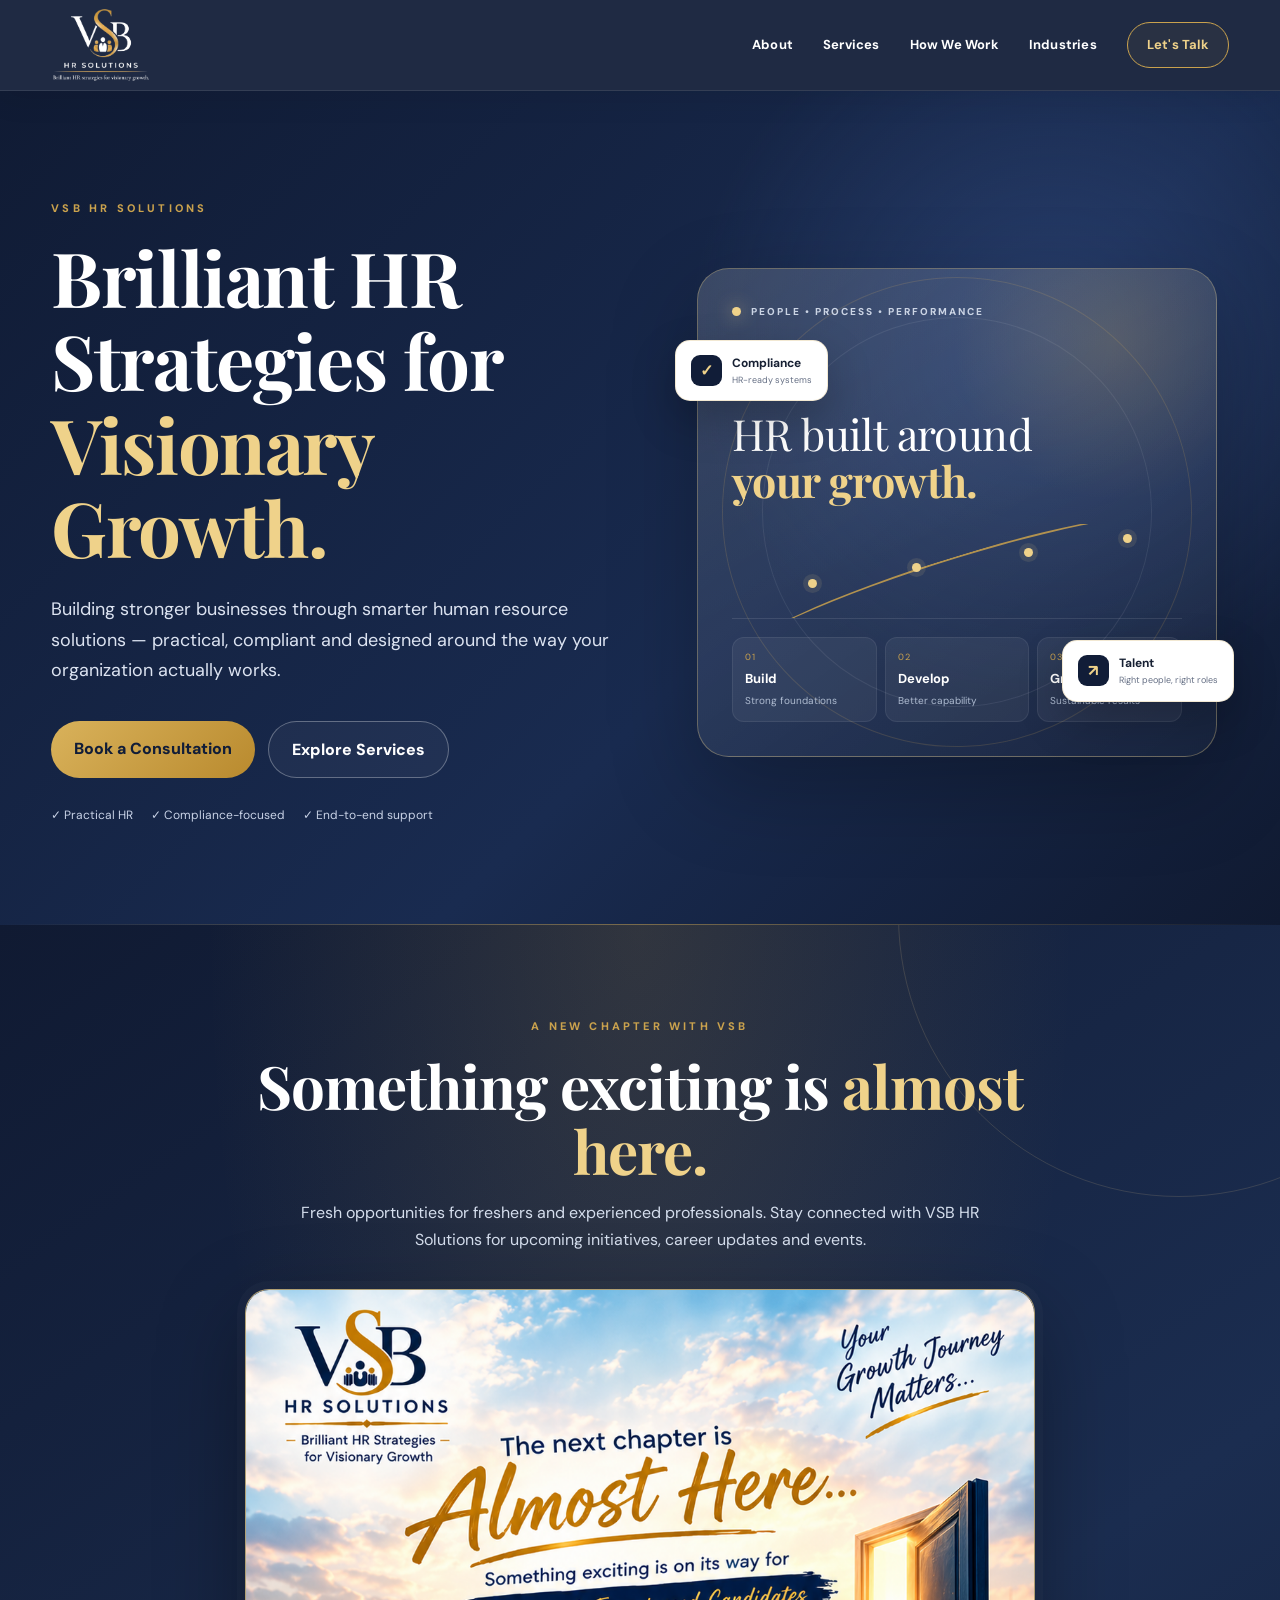
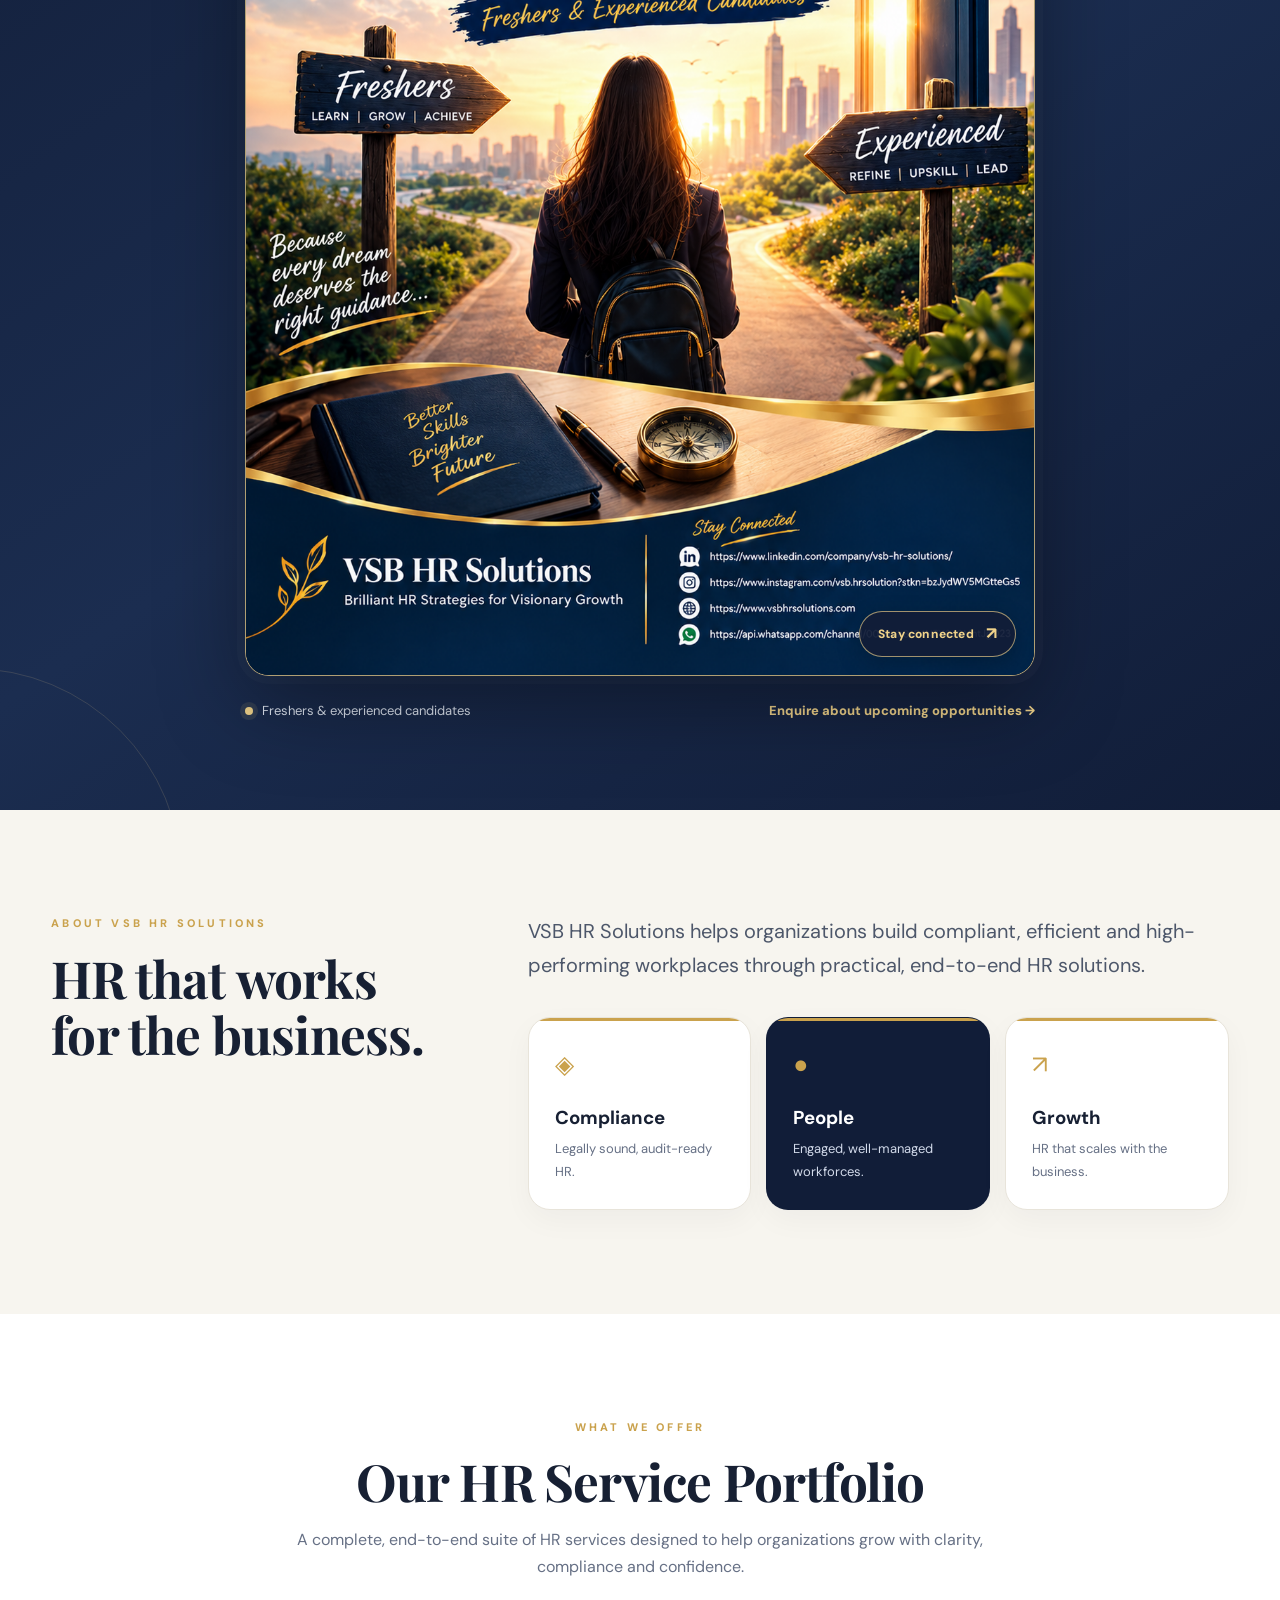
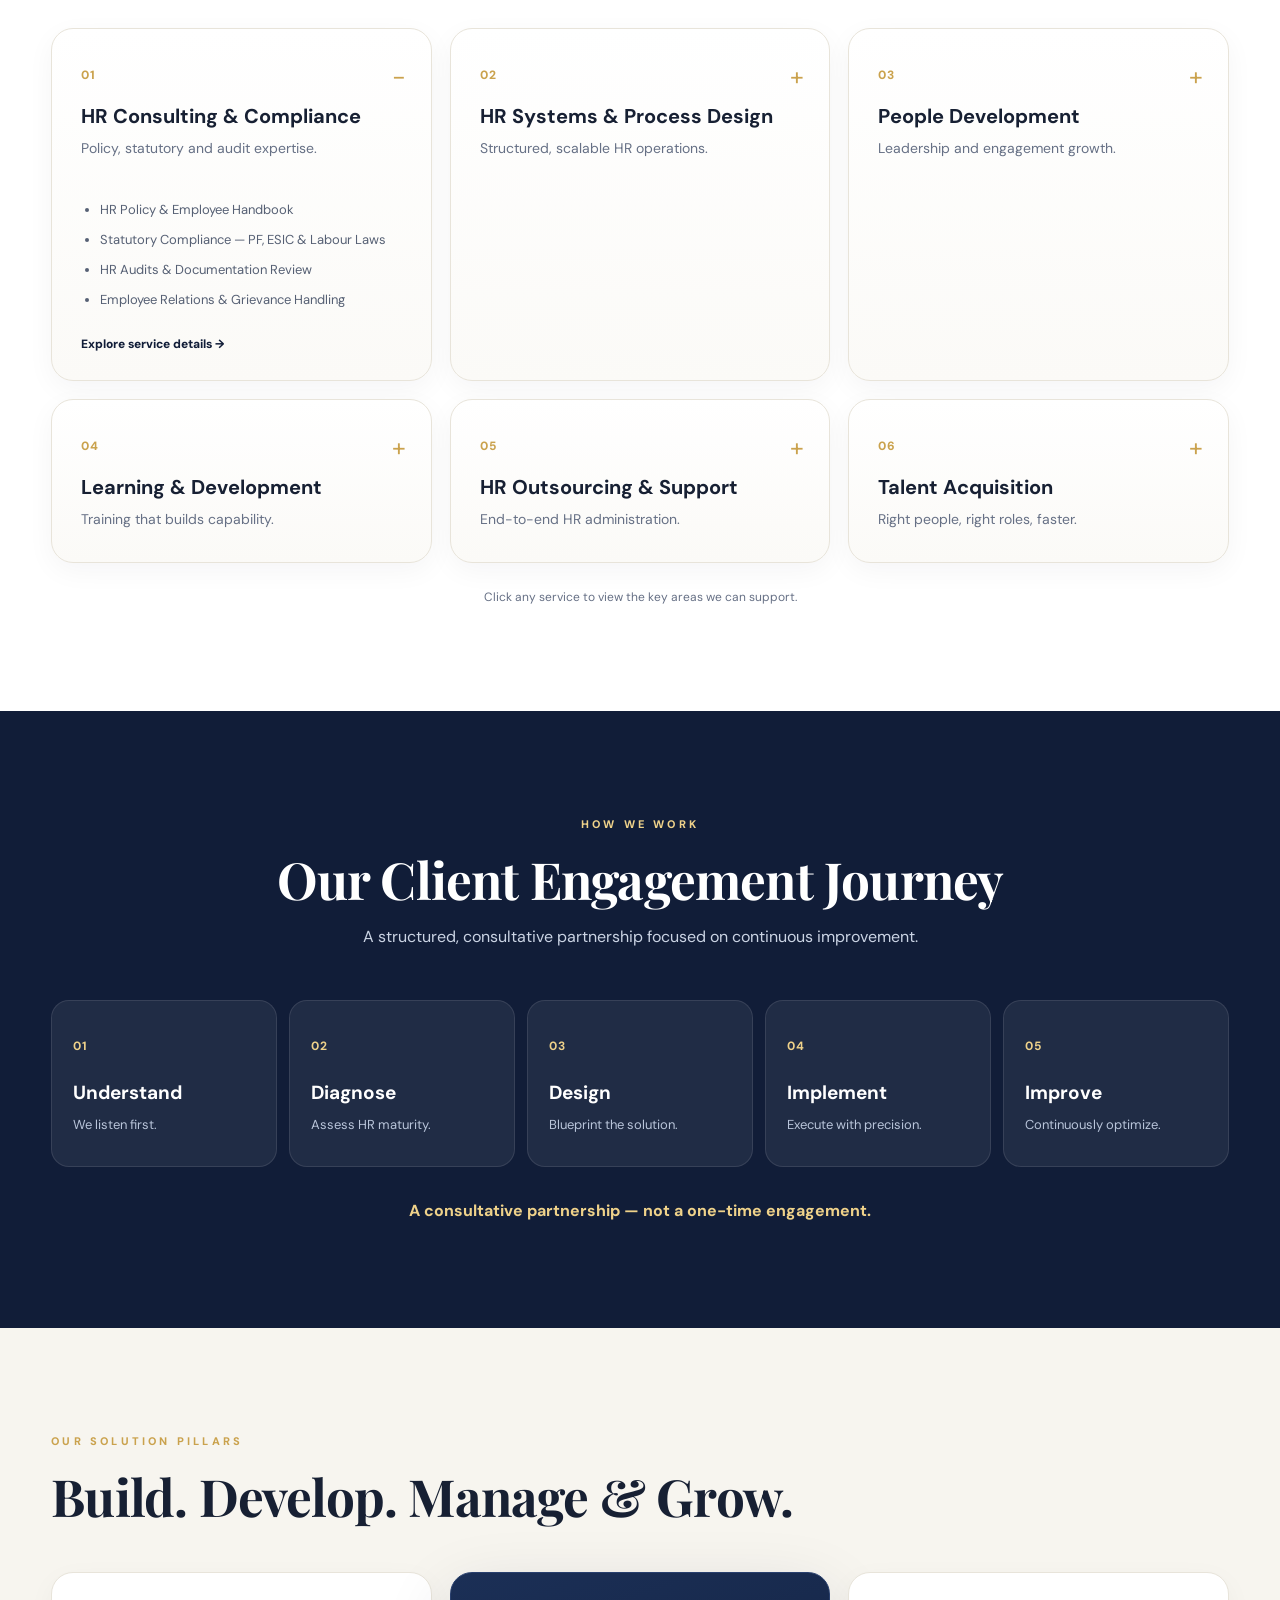
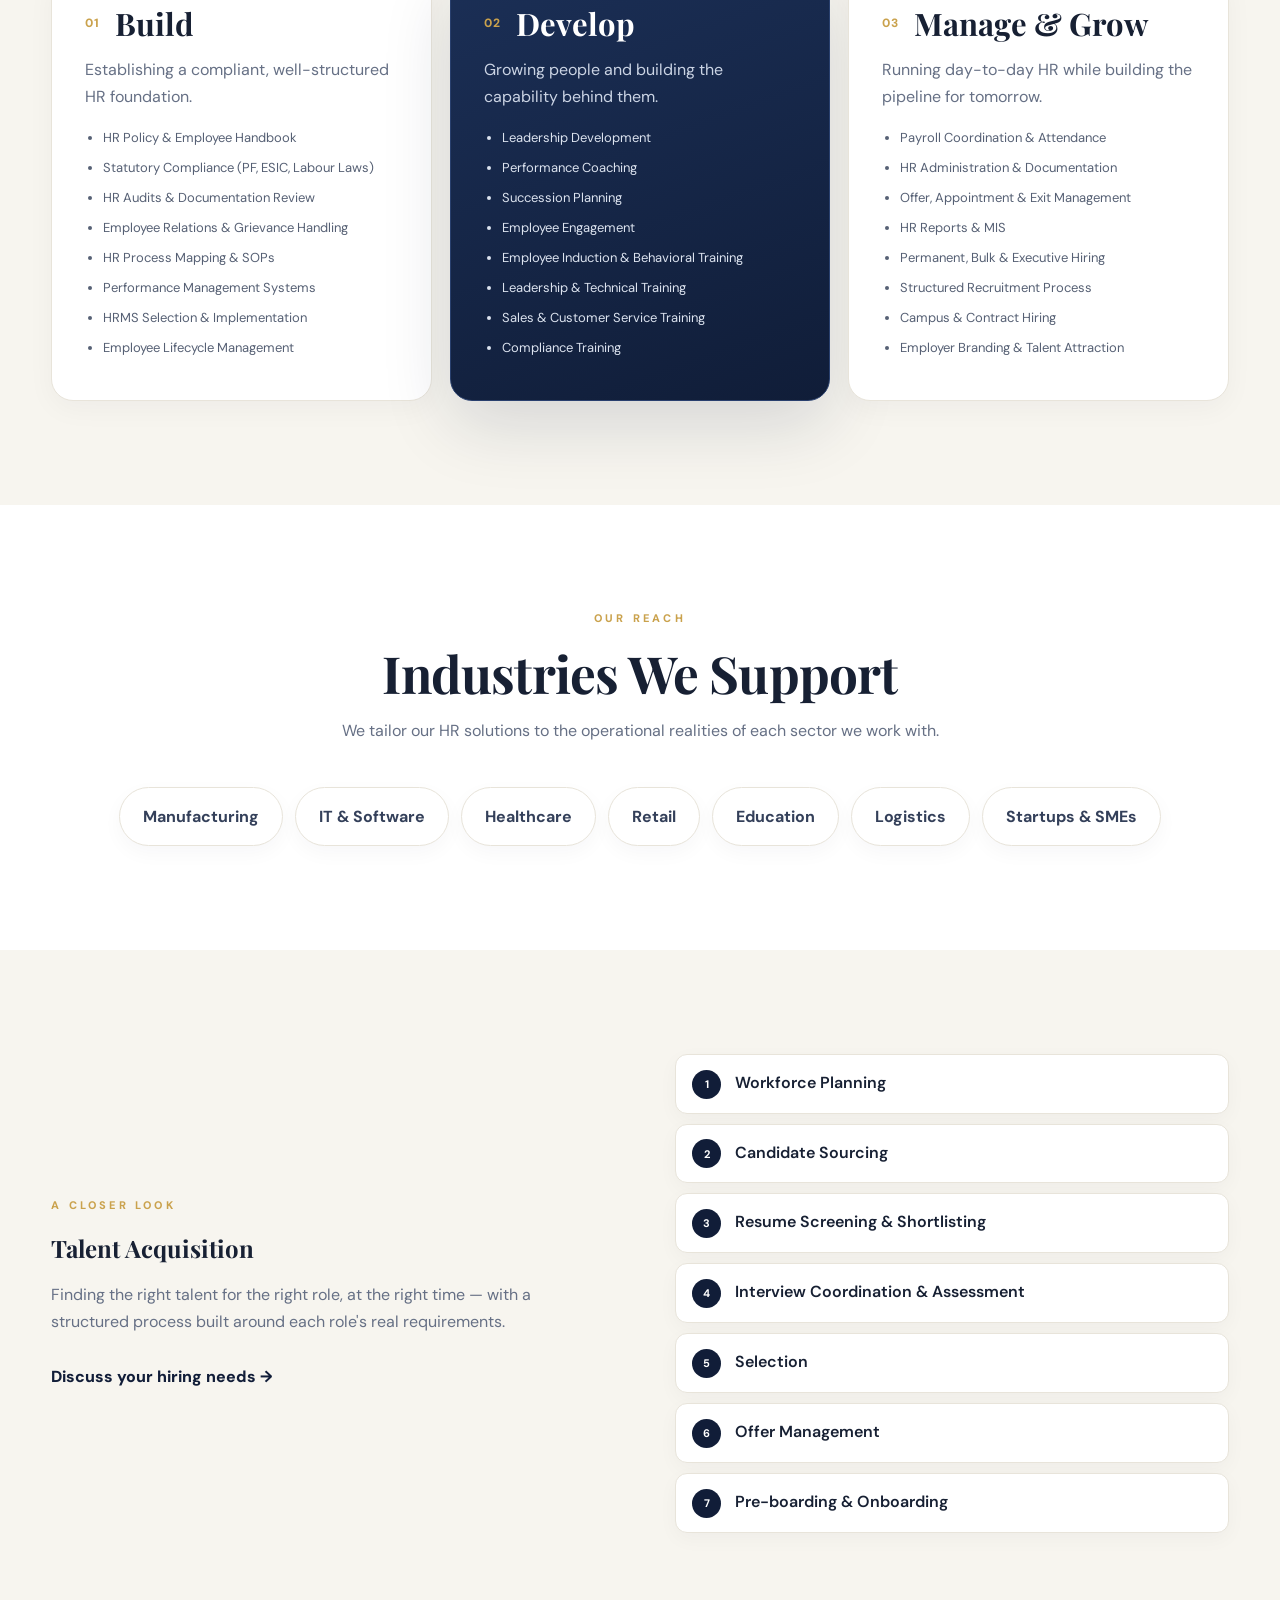
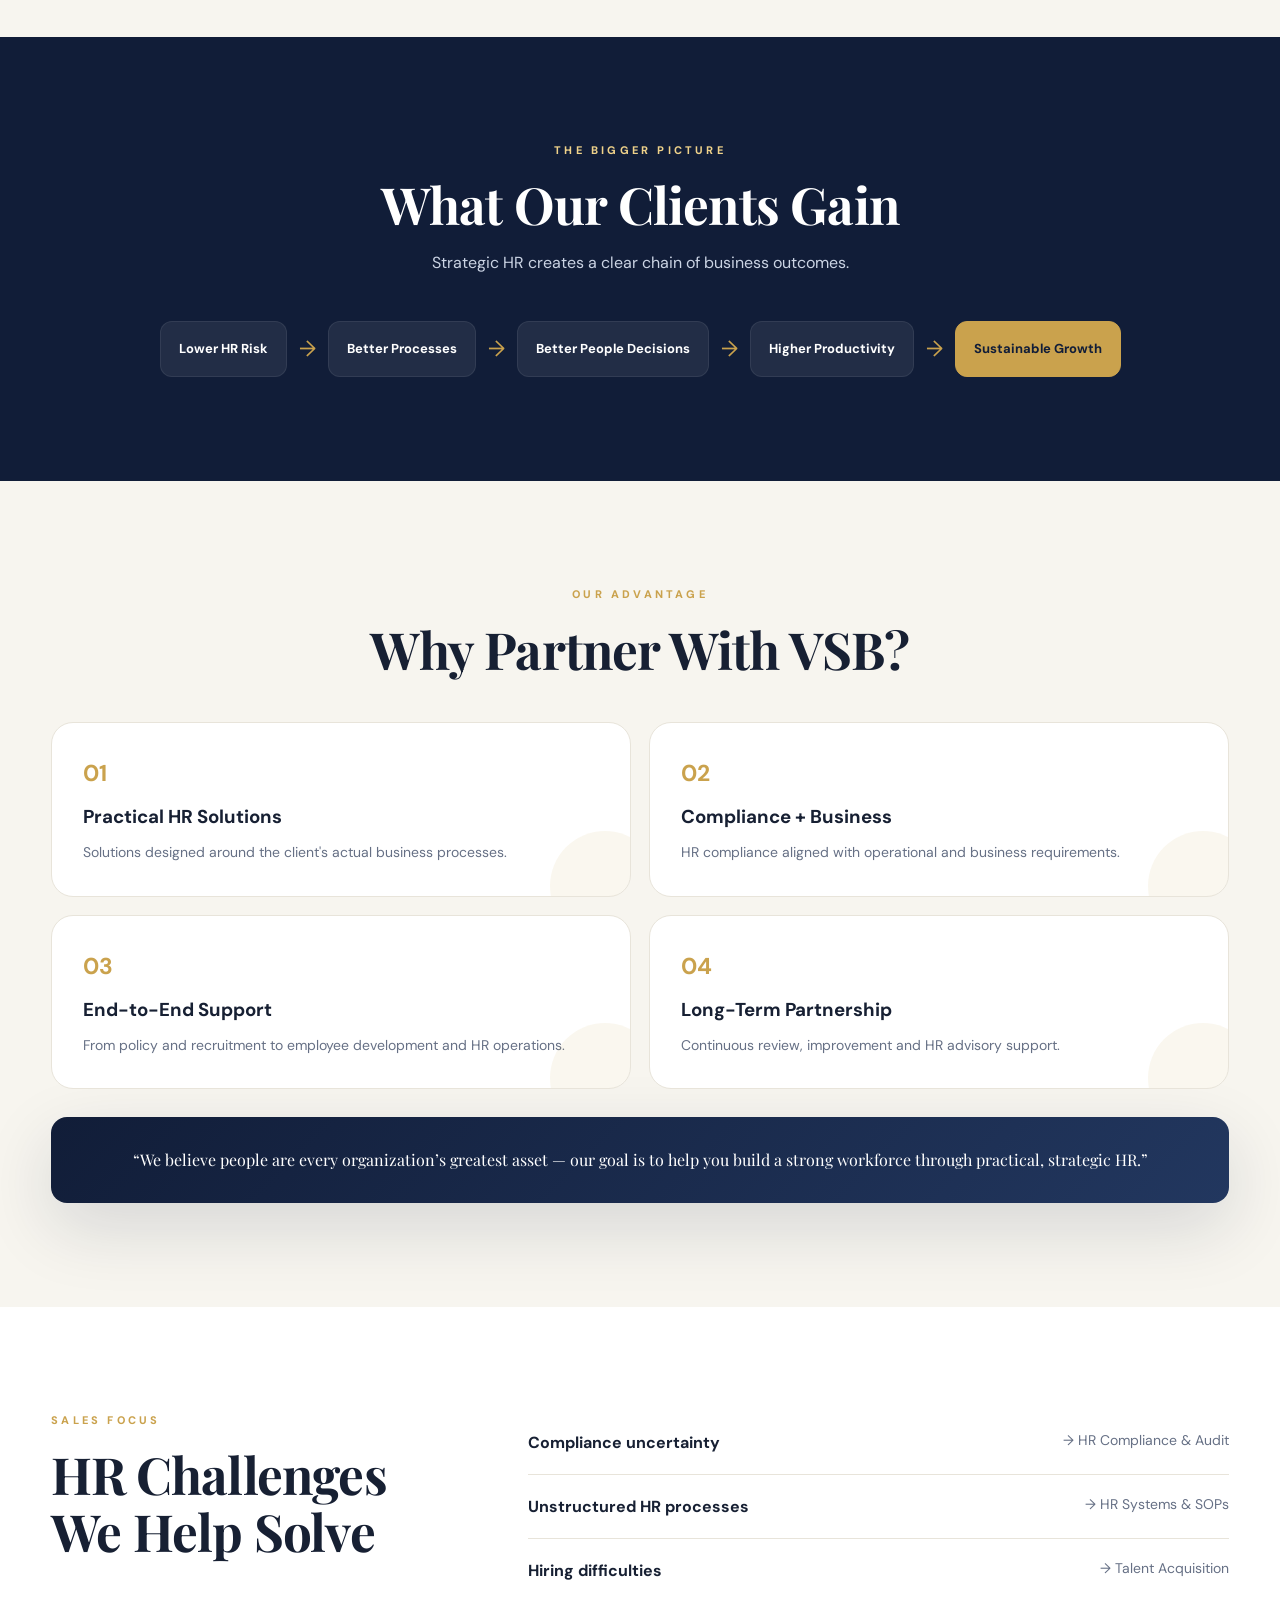
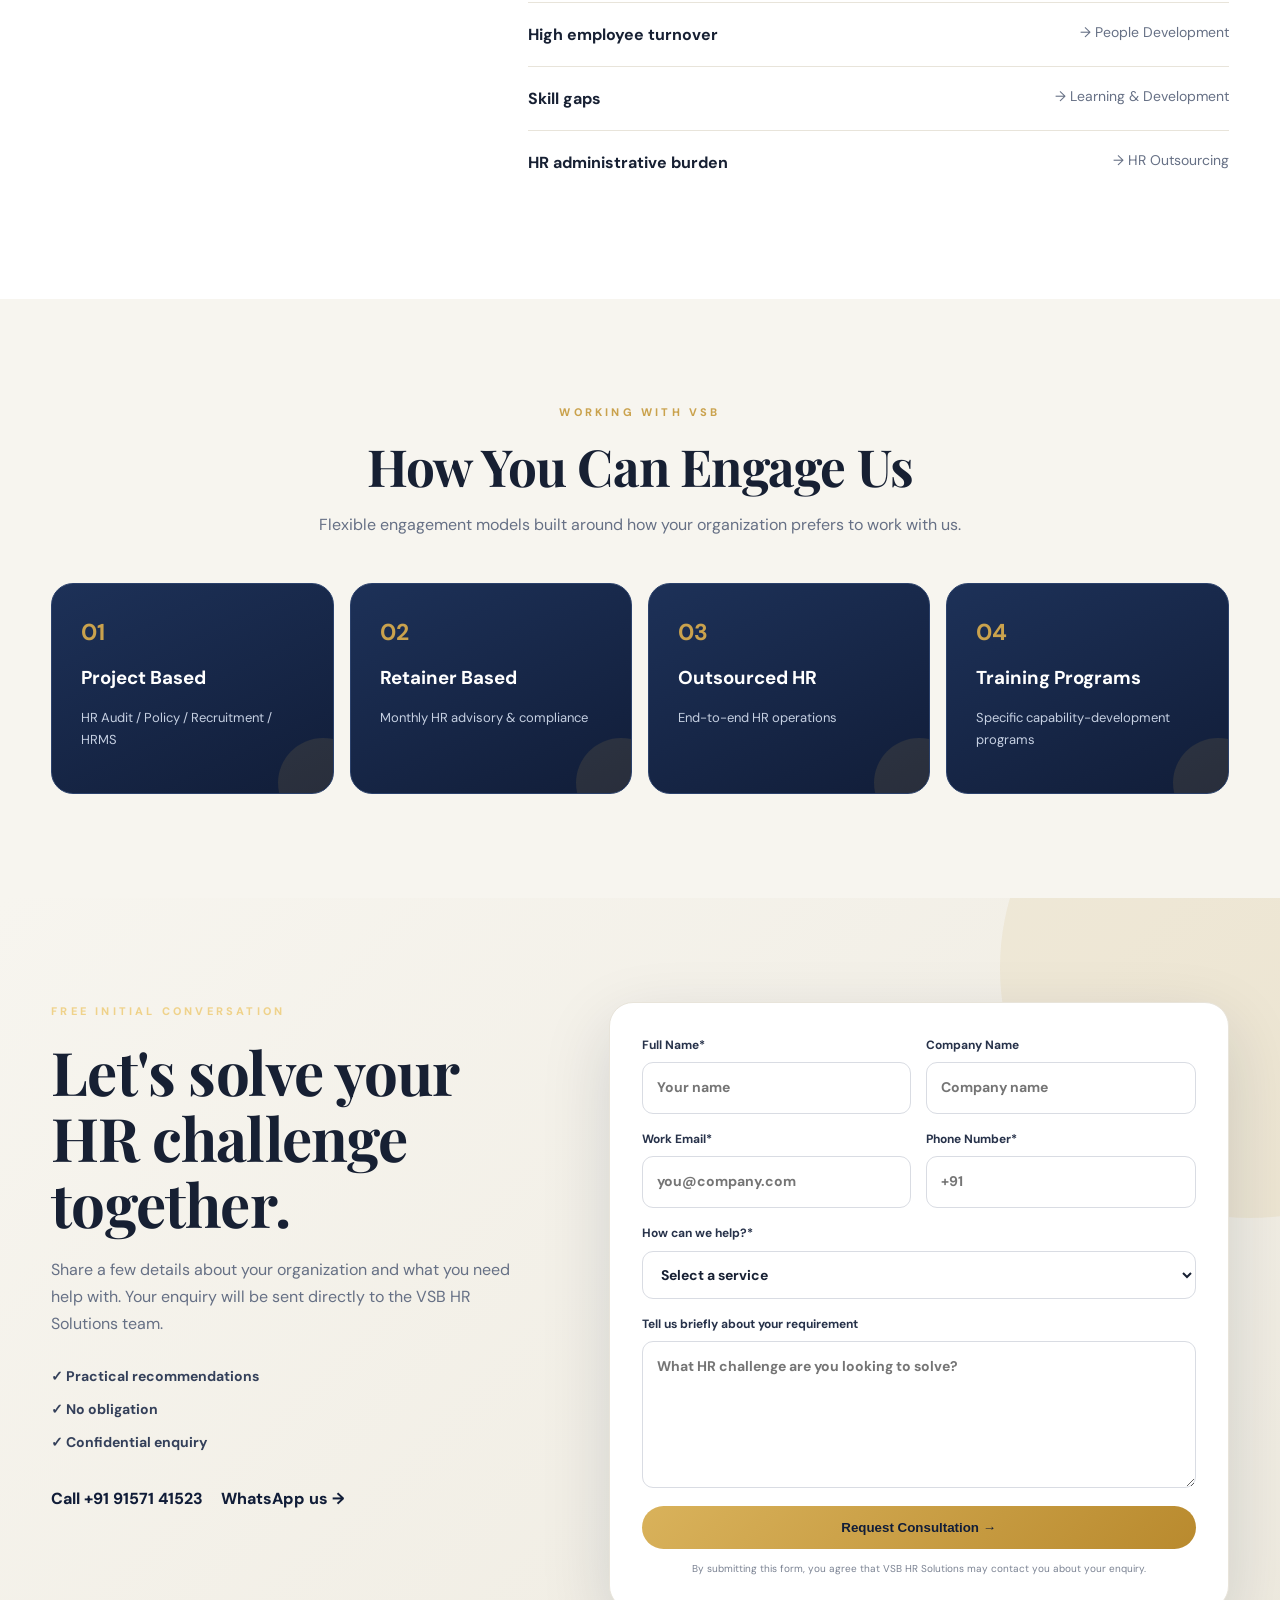
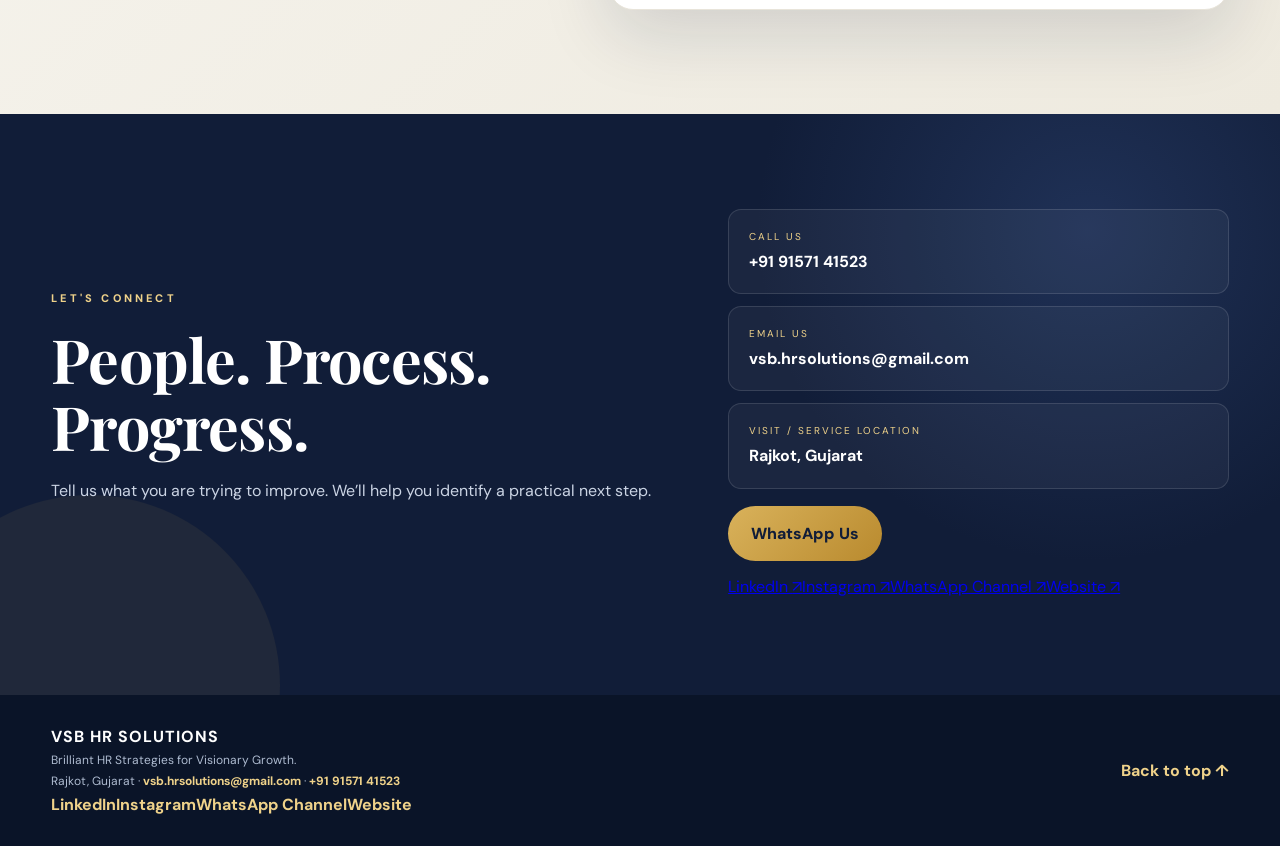
==== commit 718555f3: "Add VSB HR contact details and social links" ====
--- a/index.html
+++ b/index.html
@@ -111,5 +111,5 @@
 <section class="section"><div class="container two-col"><div class="section-heading reveal"><p class="eyebrow">SALES FOCUS</p><h2>HR Challenges We Help Solve</h2></div><div class="challenge-list reveal"><div><b>Compliance uncertainty</b><span>→ HR Compliance & Audit</span></div><div><b>Unstructured HR processes</b><span>→ HR Systems & SOPs</span></div><div><b>Hiring difficulties</b><span>→ Talent Acquisition</span></div><div><b>High employee turnover</b><span>→ People Development</span></div><div><b>Skill gaps</b><span>→ Learning & Development</span></div><div><b>HR administrative burden</b><span>→ HR Outsourcing</span></div></div></div></section>
 <section class="section light"><div class="container"><div class="section-heading center reveal"><p class="eyebrow">WORKING WITH VSB</p><h2>How You Can Engage Us</h2><p>Flexible engagement models built around how your organization prefers to work with us.</p></div><div class="engagement-grid"><article class="engagement reveal"><b>01</b><h3>Project Based</h3><p>HR Audit / Policy / Recruitment / HRMS</p></article><article class="engagement reveal"><b>02</b><h3>Retainer Based</h3><p>Monthly HR advisory & compliance</p></article><article class="engagement reveal"><b>03</b><h3>Outsourced HR</h3><p>End-to-end HR operations</p></article><article class="engagement reveal"><b>04</b><h3>Training Programs</h3><p>Specific capability-development programs</p></article></div></div></section>
 <section id="consultation" class="consultation"><div class="container consultation-grid"><div class="consultation-copy reveal"><p class="eyebrow gold">FREE INITIAL CONVERSATION</p><h2>Let's solve your HR challenge together.</h2><p>Share a few details about your organization and what you need help with. Your enquiry will be sent directly to the VSB HR Solutions team.</p><div class="consultation-points"><span>✓ Practical recommendations</span><span>✓ No obligation</span><span>✓ Confidential enquiry</span></div><div class="direct-contact"><a href="tel:+919157141523">Call +91 91571 41523</a><a href="https://wa.me/919157141523" target="_blank" rel="noopener">WhatsApp us →</a></div></div><form class="consultation-form reveal" action="https://formsubmit.co/vsb.hrsolutions@gmail.com" method="POST"><input type="hidden" name="_subject" value="New HR Consultation Request — VSB HR Solutions"><input type="hidden" name="_captcha" value="false"><input type="hidden" name="_template" value="table"><input type="hidden" name="_next" value="https://www.vsbhrsolutions.com/?consultation=success#consultation"><div class="form-row"><label>Full Name*<input type="text" name="name" required placeholder="Your name"></label><label>Company Name<input type="text" name="company" placeholder="Company name"></label></div><div class="form-row"><label>Work Email*<input type="email" name="email" required placeholder="you@company.com"></label><label>Phone Number*<input type="tel" name="phone" required placeholder="+91"></label></div><label>How can we help?*<select name="service" required><option value="" selected disabled>Select a service</option><option>HR Consulting & Compliance</option><option>HR Systems & Process Design</option><option>People Development</option><option>Learning & Development</option><option>HR Outsourcing & Support</option><option>Talent Acquisition</option><option>Not sure — I need an HR consultation</option></select></label><label>Tell us briefly about your requirement<textarea name="message" rows="5" placeholder="What HR challenge are you looking to solve?"></textarea></label><button class="btn btn-gold form-submit" type="submit">Request Consultation →</button><p class="form-note">By submitting this form, you agree that VSB HR Solutions may contact you about your enquiry.</p></form></div></section>
-<section id="contact" class="contact"><div class="container contact-inner reveal"><div><p class="eyebrow gold">LET'S CONNECT</p><h2>People. Process. Progress.</h2><p>Tell us what you are trying to improve. We’ll help you identify a practical next step.</p></div><div class="contact-actions"><a class="contact-item" href="tel:+919157141523"><small>CALL US</small><strong>+91 91571 41523</strong></a><a class="contact-item" href="mailto:vsb.hrsolutions@gmail.com"><small>EMAIL US</small><strong>vsb.hrsolutions@gmail.com</strong></a><a class="btn btn-gold" href="https://wa.me/919157141523" target="_blank" rel="noopener">WhatsApp Us</a></div></div></section>
-</main><footer><div class="container footer-inner"><div><strong>VSB HR SOLUTIONS</strong><span>Brilliant HR Strategies for Visionary Growth.</span></div><a href="#top">Back to top ↑</a></div></footer><script src="script.js"></script></body></html>
+<section id="contact" class="contact"><div class="container contact-inner reveal"><div><p class="eyebrow gold">LET'S CONNECT</p><h2>People. Process. Progress.</h2><p>Tell us what you are trying to improve. We’ll help you identify a practical next step.</p></div><div class="contact-actions"><a class="contact-item" href="tel:+919157141523"><small>CALL US</small><strong>+91 91571 41523</strong></a><a class="contact-item" href="mailto:vsb.hrsolutions@gmail.com"><small>EMAIL US</small><strong>vsb.hrsolutions@gmail.com</strong></a><a class="contact-item" href="https://www.google.com/maps/search/?api=1&query=Rajkot%2C%20Gujarat%2C%20India" target="_blank" rel="noopener"><small>VISIT / SERVICE LOCATION</small><strong>Rajkot, Gujarat</strong></a><a class="btn btn-gold" href="https://wa.me/919157141523" target="_blank" rel="noopener">WhatsApp Us</a><div class="contact-socials" aria-label="VSB HR Solutions social channels"><a href="https://www.linkedin.com/company/vsb-hr-solutions/" target="_blank" rel="noopener">LinkedIn <span aria-hidden="true">↗</span></a><a href="https://www.instagram.com/vsb.hrsolution?stkn=bzJydWV5MGtteGs5" target="_blank" rel="noopener">Instagram <span aria-hidden="true">↗</span></a><a href="https://whatsapp.com/channel/0029Vb8sE4N7YSd0MntJgO23" target="_blank" rel="noopener">WhatsApp Channel <span aria-hidden="true">↗</span></a><a href="https://www.vsbhrsolutions.com/">Website <span aria-hidden="true">↗</span></a></div></div></div></section>
+</main><footer><div class="container footer-inner"><div><strong>VSB HR SOLUTIONS</strong><span>Brilliant HR Strategies for Visionary Growth.</span><span class="footer-location">Rajkot, Gujarat · <a href="mailto:vsb.hrsolutions@gmail.com">vsb.hrsolutions@gmail.com</a> · <a href="tel:+919157141523">+91 91571 41523</a></span><div class="footer-socials"><a href="https://www.linkedin.com/company/vsb-hr-solutions/" target="_blank" rel="noopener">LinkedIn</a><a href="https://www.instagram.com/vsb.hrsolution?stkn=bzJydWV5MGtteGs5" target="_blank" rel="noopener">Instagram</a><a href="https://whatsapp.com/channel/0029Vb8sE4N7YSd0MntJgO23" target="_blank" rel="noopener">WhatsApp Channel</a><a href="https://www.vsbhrsolutions.com/">Website</a></div></div><a href="#top">Back to top ↑</a></div></footer><script src="script.js"></script></body></html>
--- a/style.css
+++ b/style.css
@@ -1 +1,21 @@
-:root{--navy:#111d38;--navy-2:#1d315b;--gold:#caa24d;--gold-light:#efd28a;--cream:#f7f5ef;--white:#fff;--ink:#172033;--muted:#667085;--line:#e8e4da;--shadow:0 24px 70px rgba(17,29,56,.14);--radius:22px}*{box-sizing:border-box}html{scroll-behavior:smooth;scroll-padding-top:92px}body{margin:0;color:var(--ink);font-family:"DM Sans",sans-serif;line-height:1.7;background:#fff;-webkit-font-smoothing:antialiased}.container{width:min(1180px,92%);margin:auto}.site-header{position:sticky;top:0;z-index:100;background:rgba(17,29,56,.94);backdrop-filter:blur(18px);border-bottom:1px solid rgba(255,255,255,.09);box-shadow:0 8px 30px rgba(0,0,0,.08)}.nav{height:90px;display:flex;align-items:center;justify-content:space-between}.brand{display:flex;align-items:center}.brand img{display:block;height:76px;width:auto;max-width:110px;object-fit:contain;transition:.25s;flex-shrink:0}.brand:hover img{transform:scale(1.02)}.nav-links{display:flex;align-items:center;gap:30px}.nav-links a{position:relative;color:#fff;text-decoration:none;font-size:13px;font-weight:700;letter-spacing:.2px}.nav-links a:not(.nav-cta)::after{content:"";position:absolute;left:0;bottom:-8px;width:0;height:2px;background:var(--gold);transition:.25s}.nav-links a:not(.nav-cta):hover::after{width:100%}.nav-cta{padding:11px 19px;border:1px solid var(--gold);border-radius:999px;color:var(--gold-light)!important;background:rgba(202,162,77,.06)}.nav-cta:hover{background:var(--gold);color:var(--navy)!important}.menu-toggle{display:none;border:0;background:none;color:#fff;font-size:28px;cursor:pointer}.hero{position:relative;overflow:hidden;background:radial-gradient(circle at 82% 30%,rgba(56,83,139,.48),transparent 30%),linear-gradient(135deg,#101b34,#192b50 60%,#101a31);color:#fff;padding:108px 0 100px}.hero::after{content:"";position:absolute;inset:auto 0 0;height:1px;background:linear-gradient(90deg,transparent,var(--gold),transparent);opacity:.55}.hero-grid{display:grid;grid-template-columns:1.02fr .98fr;gap:68px;align-items:center;position:relative;z-index:1}.eyebrow{font-size:11px;letter-spacing:3.2px;font-weight:800;color:var(--gold);margin:0 0 17px}.hero h1,.section h2,.contact h2,.hero-card h2,.pillar h3,.visual-heading{font-family:"Playfair Display",serif;line-height:1.1}.hero h1{font-size:clamp(46px,6vw,76px);margin:0 0 25px;max-width:790px;letter-spacing:-1.4px}.hero h1 span{color:var(--gold-light)}.hero-text{font-size:18px;color:#dce3f1;max-width:650px}.hero-actions{display:flex;gap:13px;flex-wrap:wrap;margin:35px 0 27px}.btn{display:inline-block;text-decoration:none;font-weight:800;padding:14px 23px;border-radius:999px;transition:.25s ease;box-shadow:none;border:0;cursor:pointer}.btn:hover{transform:translateY(-3px);box-shadow:0 12px 28px rgba(0,0,0,.15)}.btn-gold{background:linear-gradient(135deg,#d9b25b,#b98a2e);color:#111d38}.btn-outline{border:1px solid rgba(255,255,255,.3);color:#fff;background:rgba(255,255,255,.04)}.btn-outline:hover{background:rgba(255,255,255,.1)}.hero-trust{display:flex;gap:18px;flex-wrap:wrap;color:#c8d2e6;font-size:12px}.hero-visual{position:relative;min-height:470px;display:grid;place-items:center}.visual-panel{position:relative;width:min(520px,100%);min-height:420px;border:1px solid rgba(239,210,138,.34);border-radius:32px;background:linear-gradient(145deg,rgba(255,255,255,.12),rgba(255,255,255,.025));box-shadow:0 30px 90px rgba(0,0,0,.24);padding:34px;overflow:hidden;z-index:2}.visual-panel::before{content:"";position:absolute;inset:0;background:radial-gradient(circle at 80% 15%,rgba(202,162,77,.2),transparent 27%),linear-gradient(160deg,rgba(255,255,255,.045),transparent 55%);pointer-events:none}.visual-top{display:flex;align-items:center;gap:10px;position:relative}.visual-dot{width:9px;height:9px;border-radius:50%;background:var(--gold-light);box-shadow:0 0 18px rgba(239,210,138,.7)}.visual-label{font-size:10px;letter-spacing:2px;color:#cbd4e4;font-weight:800}.visual-heading{position:relative;font-size:43px;max-width:380px;margin-top:90px;letter-spacing:-.6px}.visual-heading strong{color:var(--gold-light)}.visual-chart{position:relative;height:95px;margin:20px 0 18px;border-bottom:1px solid rgba(255,255,255,.1);overflow:hidden}.chart-line{position:absolute;left:0;right:0;bottom:15px;height:70px;border-top:2px solid var(--gold);transform:skewY(-17deg) translateY(23px);border-radius:50%;opacity:.85}.chart-point{position:absolute;width:9px;height:9px;border-radius:50%;background:var(--gold-light);box-shadow:0 0 0 5px rgba(239,210,138,.1)}.p1{left:17%;bottom:30px}.p2{left:40%;bottom:46px}.p3{left:65%;bottom:61px}.p4{left:87%;bottom:75px}.visual-metrics{position:relative;display:grid;grid-template-columns:repeat(3,1fr);gap:8px}.visual-metrics div{padding:12px;background:rgba(255,255,255,.055);border:1px solid rgba(255,255,255,.07);border-radius:12px}.visual-metrics small{display:block;color:var(--gold);font-size:9px;letter-spacing:1px}.visual-metrics b{display:block;font-size:13px;margin:2px 0}.visual-metrics span{display:block;color:#aebbd0;font-size:10px}.visual-orbit{position:absolute;border:1px solid rgba(202,162,77,.18);border-radius:50%;z-index:1}.orbit-one{width:470px;height:470px;transform:rotate(-24deg)}.orbit-two{width:390px;height:390px;border-color:rgba(255,255,255,.08);transform:rotate(26deg)}.float-card{position:absolute;z-index:3;display:flex;align-items:center;gap:10px;padding:12px 15px;background:#fff;color:var(--ink);border-radius:15px;box-shadow:0 18px 45px rgba(0,0,0,.22);border:1px solid rgba(202,162,77,.25)}.float-card>span{display:grid;place-items:center;width:31px;height:31px;border-radius:9px;background:var(--navy);color:var(--gold-light);font-weight:800}.float-card b{display:block;font-size:12px}.float-card small{display:block;color:var(--muted);font-size:9px}.float-a{left:-10px;top:72px}.float-b{right:-5px;bottom:55px}.section{padding:104px 0}.light{background:var(--cream)}.two-col{display:grid;grid-template-columns:.72fr 1.28fr;gap:82px;align-items:start}.section-heading h2{font-size:clamp(36px,4vw,54px);margin:0 0 16px;letter-spacing:-.8px}.section-heading>p:last-child{color:var(--muted);max-width:710px}.center{text-align:center}.center>p:last-child{margin:0 auto}.lead{font-size:20px;color:#4d576a;margin-top:0}.value-grid{display:grid;grid-template-columns:repeat(3,1fr);gap:15px;margin-top:35px}.value-grid article{position:relative;padding:26px;background:#fff;border:1px solid var(--line);border-radius:var(--radius);box-shadow:0 10px 30px rgba(17,29,56,.04);overflow:hidden}.value-grid article::before{content:"";position:absolute;top:0;left:0;width:100%;height:3px;background:var(--gold)}.value-grid .featured{background:var(--navy);color:#fff;border-color:transparent}.icon{font-size:25px;color:var(--gold);margin-bottom:15px}.value-grid h3{margin:0 0 5px}.value-grid p{margin:0;font-size:13px;color:var(--muted)}.featured p{color:#d2daea}.service-grid{display:grid;grid-template-columns:repeat(3,1fr);gap:18px;margin-top:48px}.service-card{position:relative;padding:0;background:linear-gradient(180deg,#fff,#fbfaf7);border:1px solid var(--line);border-radius:var(--radius);box-shadow:0 8px 28px rgba(17,29,56,.045);transition:.3s;overflow:hidden}.service-card:hover{transform:translateY(-7px);box-shadow:var(--shadow);border-color:#d6c18c}.service-card summary{list-style:none;padding:31px 29px 30px;cursor:pointer;position:relative}.service-card summary::-webkit-details-marker{display:none}.service-card summary::after{content:"+";position:absolute;right:25px;top:27px;color:var(--gold);font-size:25px;font-weight:400;transition:.2s}.service-card[open] summary::after{content:"−"}.service-card summary span{color:var(--gold);font-weight:800;font-size:12px;letter-spacing:1px}.service-card h3{font-size:20px;line-height:1.3;margin:16px 0 8px}.service-card summary p{margin:0;color:var(--muted);font-size:14px}.service-card ul{margin:0;padding:0 30px 10px 48px}.service-card li{margin:8px 0;color:#566074;font-size:13px}.service-link{display:inline-block;margin:4px 29px 25px;color:var(--navy);font-size:12px;font-weight:800;text-decoration:none}.service-note{text-align:center;color:var(--muted);font-size:12px;margin:24px 0 0}.navy{background:var(--navy);color:#fff}.light-text h2{color:#fff}.light-text>p:last-child{color:#cbd4e4}.gold{color:var(--gold-light)}.process-grid{display:grid;grid-template-columns:repeat(5,1fr);gap:12px;margin-top:50px}.process-step{position:relative;padding:30px 21px;background:rgba(255,255,255,.065);border:1px solid rgba(255,255,255,.1);border-radius:18px;transition:.25s}.process-step:hover{background:rgba(255,255,255,.1);transform:translateY(-4px)}.process-step b{color:var(--gold-light);font-size:12px;letter-spacing:1px}.process-step h3{margin:18px 0 5px;font-size:19px}.process-step p{color:#b9c5da;margin:0;font-size:13px}.process-note{text-align:center;color:var(--gold-light);font-weight:700;margin:30px 0 0}.pillar-grid{display:grid;grid-template-columns:repeat(3,1fr);gap:18px;margin-top:48px}.pillar{padding:33px;background:#fff;border:1px solid var(--line);border-radius:var(--radius);box-shadow:0 8px 28px rgba(17,29,56,.04)}.featured-pillar{background:linear-gradient(160deg,#1b2f56,#101d38);color:#fff;border-color:#29406e;box-shadow:var(--shadow)}.pillar-top{display:flex;gap:15px;align-items:center}.number{color:var(--gold);font-size:12px;font-weight:800;letter-spacing:1px}.pillar h3{margin:0;font-size:31px}.pillar>p{color:var(--muted);min-height:50px}.featured-pillar>p{color:#cbd4e4}.pillar ul{padding-left:18px;margin-bottom:0}.pillar li{margin:8px 0;color:#566074;font-size:13px}.featured-pillar li{color:#dce3ef}.industry-grid{display:flex;flex-wrap:wrap;justify-content:center;gap:12px;margin-top:42px}.industry-grid span{padding:15px 23px;border:1px solid var(--line);border-radius:999px;background:#fff;font-weight:700;color:#34405a;box-shadow:0 7px 20px rgba(17,29,56,.035);transition:.25s}.industry-grid span:hover{border-color:#d1b66f;transform:translateY(-3px)}.recruitment{display:grid;grid-template-columns:1fr 1fr;gap:70px;align-items:center}.recruit-copy p:not(.eyebrow){color:var(--muted);max-width:580px}.text-link{display:inline-block;color:var(--navy);font-weight:800;text-decoration:none;margin-top:12px}.text-link:hover{color:#9b7426}.recruit-steps{display:grid;gap:10px}.recruit-steps div{background:#fff;border:1px solid var(--line);padding:14px 16px;border-radius:12px;font-weight:600;box-shadow:0 6px 20px rgba(17,29,56,.035);transition:.25s}.recruit-steps div:hover{transform:translateX(4px);border-color:#d7c18b}.recruit-steps b{display:inline-grid;place-items:center;width:29px;height:29px;margin-right:10px;background:var(--navy);color:#fff;border-radius:50%;font-size:11px}.outcomes{display:flex;align-items:center;justify-content:center;gap:12px;flex-wrap:wrap;margin-top:45px}.outcomes span,.outcomes strong{padding:16px 18px;border-radius:12px;background:rgba(255,255,255,.075);border:1px solid rgba(255,255,255,.07);font-weight:700;font-size:13px}.outcomes strong{background:var(--gold);border-color:var(--gold);color:var(--navy)}.outcomes i{color:var(--gold);font-style:normal;font-size:22px}.advantage-grid{display:grid;grid-template-columns:repeat(2,1fr);gap:18px;margin-top:45px}.advantage{position:relative;padding:31px;background:#fff;border:1px solid var(--line);border-radius:var(--radius);overflow:hidden}.advantage::after{content:"";position:absolute;right:-30px;bottom:-45px;width:110px;height:110px;border-radius:50%;background:rgba(202,162,77,.09)}.advantage b{color:var(--gold);font-size:23px}.advantage h3{margin:8px 0}.advantage p{margin:0;color:var(--muted);font-size:14px}.quote{margin:28px 0 0;background:linear-gradient(135deg,var(--navy),#22375f);color:#fff;padding:29px 34px;border-radius:16px;font-family:"Playfair Display",serif;text-align:center;box-shadow:var(--shadow)}.challenge-list{display:grid;gap:0}.challenge-list div{padding:18px 0;border-bottom:1px solid var(--line);display:flex;justify-content:space-between;gap:20px}.challenge-list div:last-child{border-bottom:0}.challenge-list span{color:var(--muted);text-align:right;font-size:14px}.engagement-grid{display:grid;grid-template-columns:repeat(4,1fr);gap:16px;margin-top:45px}.engagement{position:relative;padding:29px;background:linear-gradient(155deg,#1d3158,#111d38);color:#fff;border-radius:var(--radius);border:1px solid #2b416b;overflow:hidden}.engagement::after{content:"";position:absolute;width:90px;height:90px;border-radius:50%;right:-35px;bottom:-35px;background:rgba(202,162,77,.13)}.engagement>b{color:var(--gold);font-size:23px}.engagement h3{margin:10px 0}.engagement p{color:#c6d0e2;font-size:13px}.consultation{position:relative;overflow:hidden;background:linear-gradient(135deg,#f7f5ef,#eeeadf);padding:104px 0}.consultation::before{content:"";position:absolute;width:500px;height:500px;border-radius:50%;right:-220px;top:-180px;background:rgba(202,162,77,.11)}.consultation-grid{position:relative;display:grid;grid-template-columns:.88fr 1.12fr;gap:70px;align-items:start}.consultation-copy h2{font-family:"Playfair Display",serif;font-size:clamp(40px,5vw,60px);line-height:1.1;margin:0 0 20px;letter-spacing:-.8px}.consultation-copy>p:not(.eyebrow){color:var(--muted);max-width:540px}.consultation-points{display:grid;gap:9px;margin:28px 0}.consultation-points span{font-weight:700;color:#34405a;font-size:14px}.direct-contact{display:flex;gap:18px;flex-wrap:wrap;margin-top:30px}.direct-contact a{color:var(--navy);font-weight:800;text-decoration:none}.consultation-form{background:#fff;padding:32px;border-radius:24px;border:1px solid var(--line);box-shadow:var(--shadow)}.form-row{display:grid;grid-template-columns:1fr 1fr;gap:15px}.consultation-form label{display:block;color:#27324a;font-weight:700;font-size:12px;margin-bottom:15px}.consultation-form input,.consultation-form select,.consultation-form textarea{display:block;width:100%;margin-top:7px;padding:13px 14px;border:1px solid #d9dce3;border-radius:11px;background:#fff;color:var(--ink);font:inherit;font-size:14px;outline:none;transition:.2s}.consultation-form input:focus,.consultation-form select:focus,.consultation-form textarea:focus{border-color:var(--gold);box-shadow:0 0 0 3px rgba(202,162,77,.12)}.consultation-form textarea{resize:vertical}.form-submit{width:100%;margin-top:3px}.form-note{font-size:10px!important;color:#7a8292!important;margin:11px 0 0;text-align:center;font-weight:400!important}.contact{position:relative;overflow:hidden;background:radial-gradient(circle at 85% 20%,rgba(53,79,132,.4),transparent 28%),var(--navy);color:#fff;padding:95px 0}.contact::before{content:"";position:absolute;left:-100px;bottom:-180px;width:380px;height:380px;border-radius:50%;background:rgba(202,162,77,.08)}.contact-inner{position:relative;z-index:1;display:grid;grid-template-columns:1.1fr .9fr;gap:65px;align-items:center}.contact h2{font-size:clamp(40px,5vw,61px);margin:0 0 18px;letter-spacing:-.8px}.contact-inner>div>p:not(.eyebrow){color:#cbd4e4}.contact-actions{display:grid;gap:12px}.contact-item{padding:18px 20px;border:1px solid rgba(255,255,255,.12);border-radius:13px;color:#fff;text-decoration:none;background:rgba(255,255,255,.045);transition:.25s}.contact-item:hover{background:rgba(255,255,255,.08);border-color:rgba(239,210,138,.4);transform:translateX(3px)}.contact-item small{display:block;color:var(--gold-light);letter-spacing:2px;font-size:10px}.contact-item strong{display:block;margin-top:3px}.contact-actions .btn{justify-self:start;margin-top:5px}footer{background:#0a1428;color:#aebbd0;padding:28px 0}.footer-inner{display:flex;justify-content:space-between;align-items:center;gap:20px}.footer-inner strong,.footer-inner span{display:block}.footer-inner strong{color:#fff;letter-spacing:1px}.footer-inner span{font-size:12px}.footer-inner a{color:var(--gold-light);text-decoration:none;font-weight:700}.reveal{opacity:0;transform:translateY(18px);transition:opacity .7s ease,transform .7s ease}.reveal.visible{opacity:1;transform:none}@media(max-width:900px){.nav-links{gap:16px}.hero-grid,.two-col,.recruitment,.contact-inner,.consultation-grid{grid-template-columns:1fr}.hero-visual{min-height:430px}.service-grid,.pillar-grid{grid-template-columns:repeat(2,1fr)}.process-grid{grid-template-columns:repeat(2,1fr)}.engagement-grid{grid-template-columns:repeat(2,1fr)}}@media(max-width:680px){.nav{height:68px}.brand img{height:55px;max-width:74px}.menu-toggle{display:block}.nav-links{display:none;position:absolute;top:68px;left:0;right:0;background:var(--navy);padding:18px 4%;flex-direction:column;align-items:stretch;border-top:1px solid rgba(255,255,255,.08)}.nav-links.open{display:flex}.nav-links a{padding:8px}.hero{padding:75px 0 72px}.hero h1{font-size:44px}.hero-visual{min-height:380px}.visual-panel{min-height:360px;padding:26px}.visual-heading{font-size:34px;margin-top:62px}.visual-metrics{grid-template-columns:1fr}.visual-metrics div{padding:8px}.visual-metrics span{display:none}.orbit-one{width:360px;height:360px}.orbit-two{width:300px;height:300px}.float-a{left:-5px;top:35px}.float-b{right:-5px;bottom:20px}.section{padding:74px 0}.value-grid,.service-grid,.pillar-grid,.advantage-grid,.engagement-grid{grid-template-columns:1fr}.process-grid{grid-template-columns:1fr}.outcomes{align-items:stretch;flex-direction:column}.outcomes i{display:none}.challenge-list div{display:block}.challenge-list span{display:block;text-align:left;margin-top:5px}.form-row{grid-template-columns:1fr}.consultation-form{padding:22px}.footer-inner{display:block}.footer-inner a{display:inline-block;margin-top:12px}}+:root{--navy:#111d38;--navy-2:#1d315b;--gold:#caa24d;--gold-light:#efd28a;--cream:#f7f5ef;--white:#fff;--ink:#172033;--muted:#667085;--line:#e8e4da;--shadow:0 24px 70px rgba(17,29,56,.14);--radius:22px}*{box-sizing:border-box}html{scroll-behavior:smooth;scroll-padding-top:92px}body{margin:0;color:var(--ink);font-family:"DM Sans",sans-serif;line-height:1.7;background:#fff;-webkit-font-smoothing:antialiased}.container{width:min(1180px,92%);margin:auto}.site-header{position:sticky;top:0;z-index:100;background:rgba(17,29,56,.94);backdrop-filter:blur(18px);border-bottom:1px solid rgba(255,255,255,.09);box-shadow:0 8px 30px rgba(0,0,0,.08)}.nav{height:90px;display:flex;align-items:center;justify-content:space-between}.brand{display:flex;align-items:center}.brand img{display:block;height:76px;width:auto;max-width:110px;object-fit:contain;transition:.25s;flex-shrink:0}.brand:hover img{transform:scale(1.02)}.nav-links{display:flex;align-items:center;gap:30px}.nav-links a{position:relative;color:#fff;text-decoration:none;font-size:13px;font-weight:700;letter-spacing:.2px}.nav-links a:not(.nav-cta)::after{content:"";position:absolute;left:0;bottom:-8px;width:0;height:2px;background:var(--gold);transition:.25s}.nav-links a:not(.nav-cta):hover::after{width:100%}.nav-cta{padding:11px 19px;border:1px solid var(--gold);border-radius:999px;color:var(--gold-light)!important;background:rgba(202,162,77,.06)}.nav-cta:hover{background:var(--gold);color:var(--navy)!important}.menu-toggle{display:none;border:0;background:none;color:#fff;font-size:28px;cursor:pointer}.hero{position:relative;overflow:hidden;background:radial-gradient(circle at 82% 30%,rgba(56,83,139,.48),transparent 30%),linear-gradient(135deg,#101b34,#192b50 60%,#101a31);color:#fff;padding:108px 0 100px}.hero::after{content:"";position:absolute;inset:auto 0 0;height:1px;background:linear-gradient(90deg,transparent,var(--gold),transparent);opacity:.55}.hero-grid{display:grid;grid-template-columns:1.02fr .98fr;gap:68px;align-items:center;position:relative;z-index:1}.eyebrow{font-size:11px;letter-spacing:3.2px;font-weight:800;color:var(--gold);margin:0 0 17px}.hero h1,.section h2,.contact h2,.hero-card h2,.pillar h3,.visual-heading{font-family:"Playfair Display",serif;line-height:1.1}.hero h1{font-size:clamp(46px,6vw,76px);margin:0 0 25px;max-width:790px;letter-spacing:-1.4px}.hero h1 span{color:var(--gold-light)}.hero-text{font-size:18px;color:#dce3f1;max-width:650px}.hero-actions{display:flex;gap:13px;flex-wrap:wrap;margin:35px 0 27px}.btn{display:inline-block;text-decoration:none;font-weight:800;padding:14px 23px;border-radius:999px;transition:.25s ease;box-shadow:none;border:0;cursor:pointer}.btn:hover{transform:translateY(-3px);box-shadow:0 12px 28px rgba(0,0,0,.15)}.btn-gold{background:linear-gradient(135deg,#d9b25b,#b98a2e);color:#111d38}.btn-outline{border:1px solid rgba(255,255,255,.3);color:#fff;background:rgba(255,255,255,.04)}.btn-outline:hover{background:rgba(255,255,255,.1)}.hero-trust{display:flex;gap:18px;flex-wrap:wrap;color:#c8d2e6;font-size:12px}.hero-visual{position:relative;min-height:470px;display:grid;place-items:center}.visual-panel{position:relative;width:min(520px,100%);min-height:420px;border:1px solid rgba(239,210,138,.34);border-radius:32px;background:linear-gradient(145deg,rgba(255,255,255,.12),rgba(255,255,255,.025));box-shadow:0 30px 90px rgba(0,0,0,.24);padding:34px;overflow:hidden;z-index:2}.visual-panel::before{content:"";position:absolute;inset:0;background:radial-gradient(circle at 80% 15%,rgba(202,162,77,.2),transparent 27%),linear-gradient(160deg,rgba(255,255,255,.045),transparent 55%);pointer-events:none}.visual-top{display:flex;align-items:center;gap:10px;position:relative}.visual-dot{width:9px;height:9px;border-radius:50%;background:var(--gold-light);box-shadow:0 0 18px rgba(239,210,138,.7)}.visual-label{font-size:10px;letter-spacing:2px;color:#cbd4e4;font-weight:800}.visual-heading{position:relative;font-size:43px;max-width:380px;margin-top:90px;letter-spacing:-.6px}.visual-heading strong{color:var(--gold-light)}.visual-chart{position:relative;height:95px;margin:20px 0 18px;border-bottom:1px solid rgba(255,255,255,.1);overflow:hidden}.chart-line{position:absolute;left:0;right:0;bottom:15px;height:70px;border-top:2px solid var(--gold);transform:skewY(-17deg) translateY(23px);border-radius:50%;opacity:.85}.chart-point{position:absolute;width:9px;height:9px;border-radius:50%;background:var(--gold-light);box-shadow:0 0 0 5px rgba(239,210,138,.1)}.p1{left:17%;bottom:30px}.p2{left:40%;bottom:46px}.p3{left:65%;bottom:61px}.p4{left:87%;bottom:75px}.visual-metrics{position:relative;display:grid;grid-template-columns:repeat(3,1fr);gap:8px}.visual-metrics div{padding:12px;background:rgba(255,255,255,.055);border:1px solid rgba(255,255,255,.07);border-radius:12px}.visual-metrics small{display:block;color:var(--gold);font-size:9px;letter-spacing:1px}.visual-metrics b{display:block;font-size:13px;margin:2px 0}.visual-metrics span{display:block;color:#aebbd0;font-size:10px}.visual-orbit{position:absolute;border:1px solid rgba(202,162,77,.18);border-radius:50%;z-index:1}.orbit-one{width:470px;height:470px;transform:rotate(-24deg)}.orbit-two{width:390px;height:390px;border-color:rgba(255,255,255,.08);transform:rotate(26deg)}.float-card{position:absolute;z-index:3;display:flex;align-items:center;gap:10px;padding:12px 15px;background:#fff;color:var(--ink);border-radius:15px;box-shadow:0 18px 45px rgba(0,0,0,.22);border:1px solid rgba(202,162,77,.25)}.float-card>span{display:grid;place-items:center;width:31px;height:31px;border-radius:9px;background:var(--navy);color:var(--gold-light);font-weight:800}.float-card b{display:block;font-size:12px}.float-card small{display:block;color:var(--muted);font-size:9px}.float-a{left:-10px;top:72px}.float-b{right:-5px;bottom:55px}.section{padding:104px 0}.light{background:var(--cream)}.two-col{display:grid;grid-template-columns:.72fr 1.28fr;gap:82px;align-items:start}.section-heading h2{font-size:clamp(36px,4vw,54px);margin:0 0 16px;letter-spacing:-.8px}.section-heading>p:last-child{color:var(--muted);max-width:710px}.center{text-align:center}.center>p:last-child{margin:0 auto}.lead{font-size:20px;color:#4d576a;margin-top:0}.value-grid{display:grid;grid-template-columns:repeat(3,1fr);gap:15px;margin-top:35px}.value-grid article{position:relative;padding:26px;background:#fff;border:1px solid var(--line);border-radius:var(--radius);box-shadow:0 10px 30px rgba(17,29,56,.04);overflow:hidden}.value-grid article::before{content:"";position:absolute;top:0;left:0;width:100%;height:3px;background:var(--gold)}.value-grid .featured{background:var(--navy);color:#fff;border-color:transparent}.icon{font-size:25px;color:var(--gold);margin-bottom:15px}.value-grid h3{margin:0 0 5px}.value-grid p{margin:0;font-size:13px;color:var(--muted)}.featured p{color:#d2daea}.service-grid{display:grid;grid-template-columns:repeat(3,1fr);gap:18px;margin-top:48px}.service-card{position:relative;padding:0;background:linear-gradient(180deg,#fff,#fbfaf7);border:1px solid var(--line);border-radius:var(--radius);box-shadow:0 8px 28px rgba(17,29,56,.045);transition:.3s;overflow:hidden}.service-card:hover{transform:translateY(-7px);box-shadow:var(--shadow);border-color:#d6c18c}.service-card summary{list-style:none;padding:31px 29px 30px;cursor:pointer;position:relative}.service-card summary::-webkit-details-marker{display:none}.service-card summary::after{content:"+";position:absolute;right:25px;top:27px;color:var(--gold);font-size:25px;font-weight:400;transition:.2s}.service-card[open] summary::after{content:"−"}.service-card summary span{color:var(--gold);font-weight:800;font-size:12px;letter-spacing:1px}.service-card h3{font-size:20px;line-height:1.3;margin:16px 0 8px}.service-card summary p{margin:0;color:var(--muted);font-size:14px}.service-card ul{margin:0;padding:0 30px 10px 48px}.service-card li{margin:8px 0;color:#566074;font-size:13px}.service-link{display:inline-block;margin:4px 29px 25px;color:var(--navy);font-size:12px;font-weight:800;text-decoration:none}.service-note{text-align:center;color:var(--muted);font-size:12px;margin:24px 0 0}.navy{background:var(--navy);color:#fff}.light-text h2{color:#fff}.light-text>p:last-child{color:#cbd4e4}.gold{color:var(--gold-light)}.process-grid{display:grid;grid-template-columns:repeat(5,1fr);gap:12px;margin-top:50px}.process-step{position:relative;padding:30px 21px;background:rgba(255,255,255,.065);border:1px solid rgba(255,255,255,.1);border-radius:18px;transition:.25s}.process-step:hover{background:rgba(255,255,255,.1);transform:translateY(-4px)}.process-step b{color:var(--gold-light);font-size:12px;letter-spacing:1px}.process-step h3{margin:18px 0 5px;font-size:19px}.process-step p{color:#b9c5da;margin:0;font-size:13px}.process-note{text-align:center;color:var(--gold-light);font-weight:700;margin:30px 0 0}.pillar-grid{display:grid;grid-template-columns:repeat(3,1fr);gap:18px;margin-top:48px}.pillar{padding:33px;background:#fff;border:1px solid var(--line);border-radius:var(--radius);box-shadow:0 8px 28px rgba(17,29,56,.04)}.featured-pillar{background:linear-gradient(160deg,#1b2f56,#101d38);color:#fff;border-color:#29406e;box-shadow:var(--shadow)}.pillar-top{display:flex;gap:15px;align-items:center}.number{color:var(--gold);font-size:12px;font-weight:800;letter-spacing:1px}.pillar h3{margin:0;font-size:31px}.pillar>p{color:var(--muted);min-height:50px}.featured-pillar>p{color:#cbd4e4}.pillar ul{padding-left:18px;margin-bottom:0}.pillar li{margin:8px 0;color:#566074;font-size:13px}.featured-pillar li{color:#dce3ef}.industry-grid{display:flex;flex-wrap:wrap;justify-content:center;gap:12px;margin-top:42px}.industry-grid span{padding:15px 23px;border:1px solid var(--line);border-radius:999px;background:#fff;font-weight:700;color:#34405a;box-shadow:0 7px 20px rgba(17,29,56,.035);transition:.25s}.industry-grid span:hover{border-color:#d1b66f;transform:translateY(-3px)}.recruitment{display:grid;grid-template-columns:1fr 1fr;gap:70px;align-items:center}.recruit-copy p:not(.eyebrow){color:var(--muted);max-width:580px}.text-link{display:inline-block;color:var(--navy);font-weight:800;text-decoration:none;margin-top:12px}.text-link:hover{color:#9b7426}.recruit-steps{display:grid;gap:10px}.recruit-steps div{background:#fff;border:1px solid var(--line);padding:14px 16px;border-radius:12px;font-weight:600;box-shadow:0 6px 20px rgba(17,29,56,.035);transition:.25s}.recruit-steps div:hover{transform:translateX(4px);border-color:#d7c18b}.recruit-steps b{display:inline-grid;place-items:center;width:29px;height:29px;margin-right:10px;background:var(--navy);color:#fff;border-radius:50%;font-size:11px}.outcomes{display:flex;align-items:center;justify-content:center;gap:12px;flex-wrap:wrap;margin-top:45px}.outcomes span,.outcomes strong{padding:16px 18px;border-radius:12px;background:rgba(255,255,255,.075);border:1px solid rgba(255,255,255,.07);font-weight:700;font-size:13px}.outcomes strong{background:var(--gold);border-color:var(--gold);color:var(--navy)}.outcomes i{color:var(--gold);font-style:normal;font-size:22px}.advantage-grid{display:grid;grid-template-columns:repeat(2,1fr);gap:18px;margin-top:45px}.advantage{position:relative;padding:31px;background:#fff;border:1px solid var(--line);border-radius:var(--radius);overflow:hidden}.advantage::after{content:"";position:absolute;right:-30px;bottom:-45px;width:110px;height:110px;border-radius:50%;background:rgba(202,162,77,.09)}.advantage b{color:var(--gold);font-size:23px}.advantage h3{margin:8px 0}.advantage p{margin:0;color:var(--muted);font-size:14px}.quote{margin:28px 0 0;background:linear-gradient(135deg,var(--navy),#22375f);color:#fff;padding:29px 34px;border-radius:16px;font-family:"Playfair Display",serif;text-align:center;box-shadow:var(--shadow)}.challenge-list{display:grid;gap:0}.challenge-list div{padding:18px 0;border-bottom:1px solid var(--line);display:flex;justify-content:space-between;gap:20px}.challenge-list div:last-child{border-bottom:0}.challenge-list span{color:var(--muted);text-align:right;font-size:14px}.engagement-grid{display:grid;grid-template-columns:repeat(4,1fr);gap:16px;margin-top:45px}.engagement{position:relative;padding:29px;background:linear-gradient(155deg,#1d3158,#111d38);color:#fff;border-radius:var(--radius);border:1px solid #2b416b;overflow:hidden}.engagement::after{content:"";position:absolute;width:90px;height:90px;border-radius:50%;right:-35px;bottom:-35px;background:rgba(202,162,77,.13)}.engagement>b{color:var(--gold);font-size:23px}.engagement h3{margin:10px 0}.engagement p{color:#c6d0e2;font-size:13px}.consultation{position:relative;overflow:hidden;background:linear-gradient(135deg,#f7f5ef,#eeeadf);padding:104px 0}.consultation::before{content:"";position:absolute;width:500px;height:500px;border-radius:50%;right:-220px;top:-180px;background:rgba(202,162,77,.11)}.consultation-grid{position:relative;display:grid;grid-template-columns:.88fr 1.12fr;gap:70px;align-items:start}.consultation-copy h2{font-family:"Playfair Display",serif;font-size:clamp(40px,5vw,60px);line-height:1.1;margin:0 0 20px;letter-spacing:-.8px}.consultation-copy>p:not(.eyebrow){color:var(--muted);max-width:540px}.consultation-points{display:grid;gap:9px;margin:28px 0}.consultation-points span{font-weight:700;color:#34405a;font-size:14px}.direct-contact{display:flex;gap:18px;flex-wrap:wrap;margin-top:30px}.direct-contact a{color:var(--navy);font-weight:800;text-decoration:none}.consultation-form{background:#fff;padding:32px;border-radius:24px;border:1px solid var(--line);box-shadow:var(--shadow)}.form-row{display:grid;grid-template-columns:1fr 1fr;gap:15px}.consultation-form label{display:block;color:#27324a;font-weight:700;font-size:12px;margin-bottom:15px}.consultation-form input,.consultation-form select,.consultation-form textarea{display:block;width:100%;margin-top:7px;padding:13px 14px;border:1px solid #d9dce3;border-radius:11px;background:#fff;color:var(--ink);font:inherit;font-size:14px;outline:none;transition:.2s}.consultation-form input:focus,.consultation-form select:focus,.consultation-form textarea:focus{border-color:var(--gold);box-shadow:0 0 0 3px rgba(202,162,77,.12)}.consultation-form textarea{resize:vertical}.form-submit{width:100%;margin-top:3px}.form-note{font-size:10px!important;color:#7a8292!important;margin:11px 0 0;text-align:center;font-weight:400!important}.contact{position:relative;overflow:hidden;background:radial-gradient(circle at 85% 20%,rgba(53,79,132,.4),transparent 28%),var(--navy);color:#fff;padding:95px 0}.contact::before{content:"";position:absolute;left:-100px;bottom:-180px;width:380px;height:380px;border-radius:50%;background:rgba(202,162,77,.08)}.contact-inner{position:relative;z-index:1;display:grid;grid-template-columns:1.1fr .9fr;gap:65px;align-items:center}.contact h2{font-size:clamp(40px,5vw,61px);margin:0 0 18px;letter-spacing:-.8px}.contact-inner>div>p:not(.eyebrow){color:#cbd4e4}.contact-actions{display:grid;gap:12px}.contact-item{padding:18px 20px;border:1px solid rgba(255,255,255,.12);border-radius:13px;color:#fff;text-decoration:none;background:rgba(255,255,255,.045);transition:.25s}.contact-item:hover{background:rgba(255,255,255,.08);border-color:rgba(239,210,138,.4);transform:translateX(3px)}.contact-item small{display:block;color:var(--gold-light);letter-spacing:2px;font-size:10px}.contact-item strong{display:block;margin-top:3px}.contact-actions .btn{justify-self:start;margin-top:5px}footer{background:#0a1428;color:#aebbd0;padding:28px 0}.footer-inner{display:flex;justify-content:space-between;align-items:center;gap:20px}.footer-inner strong,.footer-inner span{display:block}.footer-inner strong{color:#fff;letter-spacing:1px}.footer-inner span{font-size:12px}.footer-inner a{color:var(--gold-light);text-decoration:none;font-weight:700}.reveal{opacity:0;transform:translateY(18px);transition:opacity .7s ease,transform .7s ease}.reveal.visible{opacity:1;transform:none}@media(max-width:900px){.nav-links{gap:16px}.hero-grid,.two-col,.recruitment,.contact-inner,.consultation-grid{grid-template-columns:1fr}.hero-visual{min-height:430px}.service-grid,.pillar-grid{grid-template-columns:repeat(2,1fr)}.process-grid{grid-template-columns:repeat(2,1fr)}.engagement-grid{grid-template-columns:repeat(2,1fr)}}@media(max-width:680px){.nav{height:68px}.brand img{height:55px;max-width:74px}.menu-toggle{display:block}.nav-links{display:none;position:absolute;top:68px;left:0;right:0;background:var(--navy);padding:18px 4%;flex-direction:column;align-items:stretch;border-top:1px solid rgba(255,255,255,.08)}.nav-links.open{display:flex}.nav-links a{padding:8px}.hero{padding:75px 0 72px}.hero h1{font-size:44px}.hero-visual{min-height:380px}.visual-panel{min-height:360px;padding:26px}.visual-heading{font-size:34px;margin-top:62px}.visual-metrics{grid-template-columns:1fr}.visual-metrics div{padding:8px}.visual-metrics span{display:none}.orbit-one{width:360px;height:360px}.orbit-two{width:300px;height:300px}.float-a{left:-5px;top:35px}.float-b{right:-5px;bottom:20px}.section{padding:74px 0}.value-grid,.service-grid,.pillar-grid,.advantage-grid,.engagement-grid{grid-template-columns:1fr}.process-grid{grid-template-columns:1fr}.outcomes{align-items:stretch;flex-direction:column}.outcomes i{display:none}.challenge-list div{display:block}.challenge-list span{display:block;text-align:left;margin-top:5px}.form-row{grid-template-columns:1fr}.consultation-form{padding:22px}.footer-inner{display:block}.footer-inner a{display:inline-block;margin-top:12px}}
+/* Featured upcoming venture / events */
+.upcoming-section{position:relative;isolation:isolate;overflow:hidden;padding:92px 0 88px;background:radial-gradient(ellipse at 50% 0,rgba(202,162,77,.16),transparent 48%),linear-gradient(145deg,#101a32,#1b2d50 58%,#111d38);color:#fff}
+.upcoming-section::before,.upcoming-section::after{content:"";position:absolute;z-index:-1;border:1px solid rgba(239,210,138,.15);border-radius:50%;pointer-events:none}
+.upcoming-section::before{width:560px;height:560px;right:-180px;top:-290px}
+.upcoming-section::after{width:420px;height:420px;left:-240px;bottom:-280px}
+.upcoming-heading{max-width:800px;margin:0 auto 36px;text-align:center}
+.upcoming-heading h2{font-family:"Playfair Display",serif;font-size:clamp(36px,5vw,60px);line-height:1.08;letter-spacing:-1px;margin:0 0 16px}
+.upcoming-heading h2 span{color:var(--gold-light)}
+.upcoming-heading>p:last-child{max-width:680px;margin:0 auto;color:#d5deed;font-size:16px}
+.upcoming-poster{position:relative;display:block;width:min(790px,100%);margin:0 auto;border:1px solid rgba(239,210,138,.72);border-radius:24px;overflow:hidden;background:#101d38;box-shadow:0 28px 85px rgba(0,0,0,.36),0 0 0 8px rgba(255,255,255,.025);transition:transform .3s ease,box-shadow .3s ease}
+.upcoming-poster:hover{transform:translateY(-5px);box-shadow:0 36px 100px rgba(0,0,0,.42),0 0 0 8px rgba(239,210,138,.07)}
+.upcoming-poster img{display:block;width:100%;height:auto;aspect-ratio:1100/1375;object-fit:contain;background:#101d38}
+.upcoming-poster-cta{position:absolute;right:18px;bottom:18px;display:inline-flex;align-items:center;gap:12px;padding:12px 18px;border:1px solid rgba(239,210,138,.65);border-radius:999px;background:rgba(17,29,56,.94);color:var(--gold-light);font-size:12px;font-weight:800;letter-spacing:.2px;box-shadow:0 8px 24px rgba(0,0,0,.24)}
+.upcoming-poster-cta span{font-size:17px;line-height:1}
+.upcoming-foot{display:flex;justify-content:space-between;align-items:center;gap:18px;max-width:790px;margin:24px auto 0;color:#dce3ef;font-size:13px}
+.upcoming-foot>span{display:flex;align-items:center;gap:9px}
+.upcoming-foot i{display:inline-block;width:8px;height:8px;border-radius:50%;background:var(--gold-light);box-shadow:0 0 0 5px rgba(239,210,138,.1)}
+.upcoming-foot a{color:var(--gold-light);font-weight:800;text-decoration:none}
+.upcoming-foot a:hover{text-decoration:underline;text-underline-offset:4px}
+@media(max-width:640px){.upcoming-section{padding:66px 0 60px}.upcoming-heading{margin-bottom:26px}.upcoming-heading>p:last-child{font-size:14px}.upcoming-poster{border-radius:16px}.upcoming-poster-cta{right:10px;bottom:10px;padding:10px 13px;font-size:11px}.upcoming-foot{align-items:flex-start;flex-direction:column;gap:10px;margin-top:18px}}
